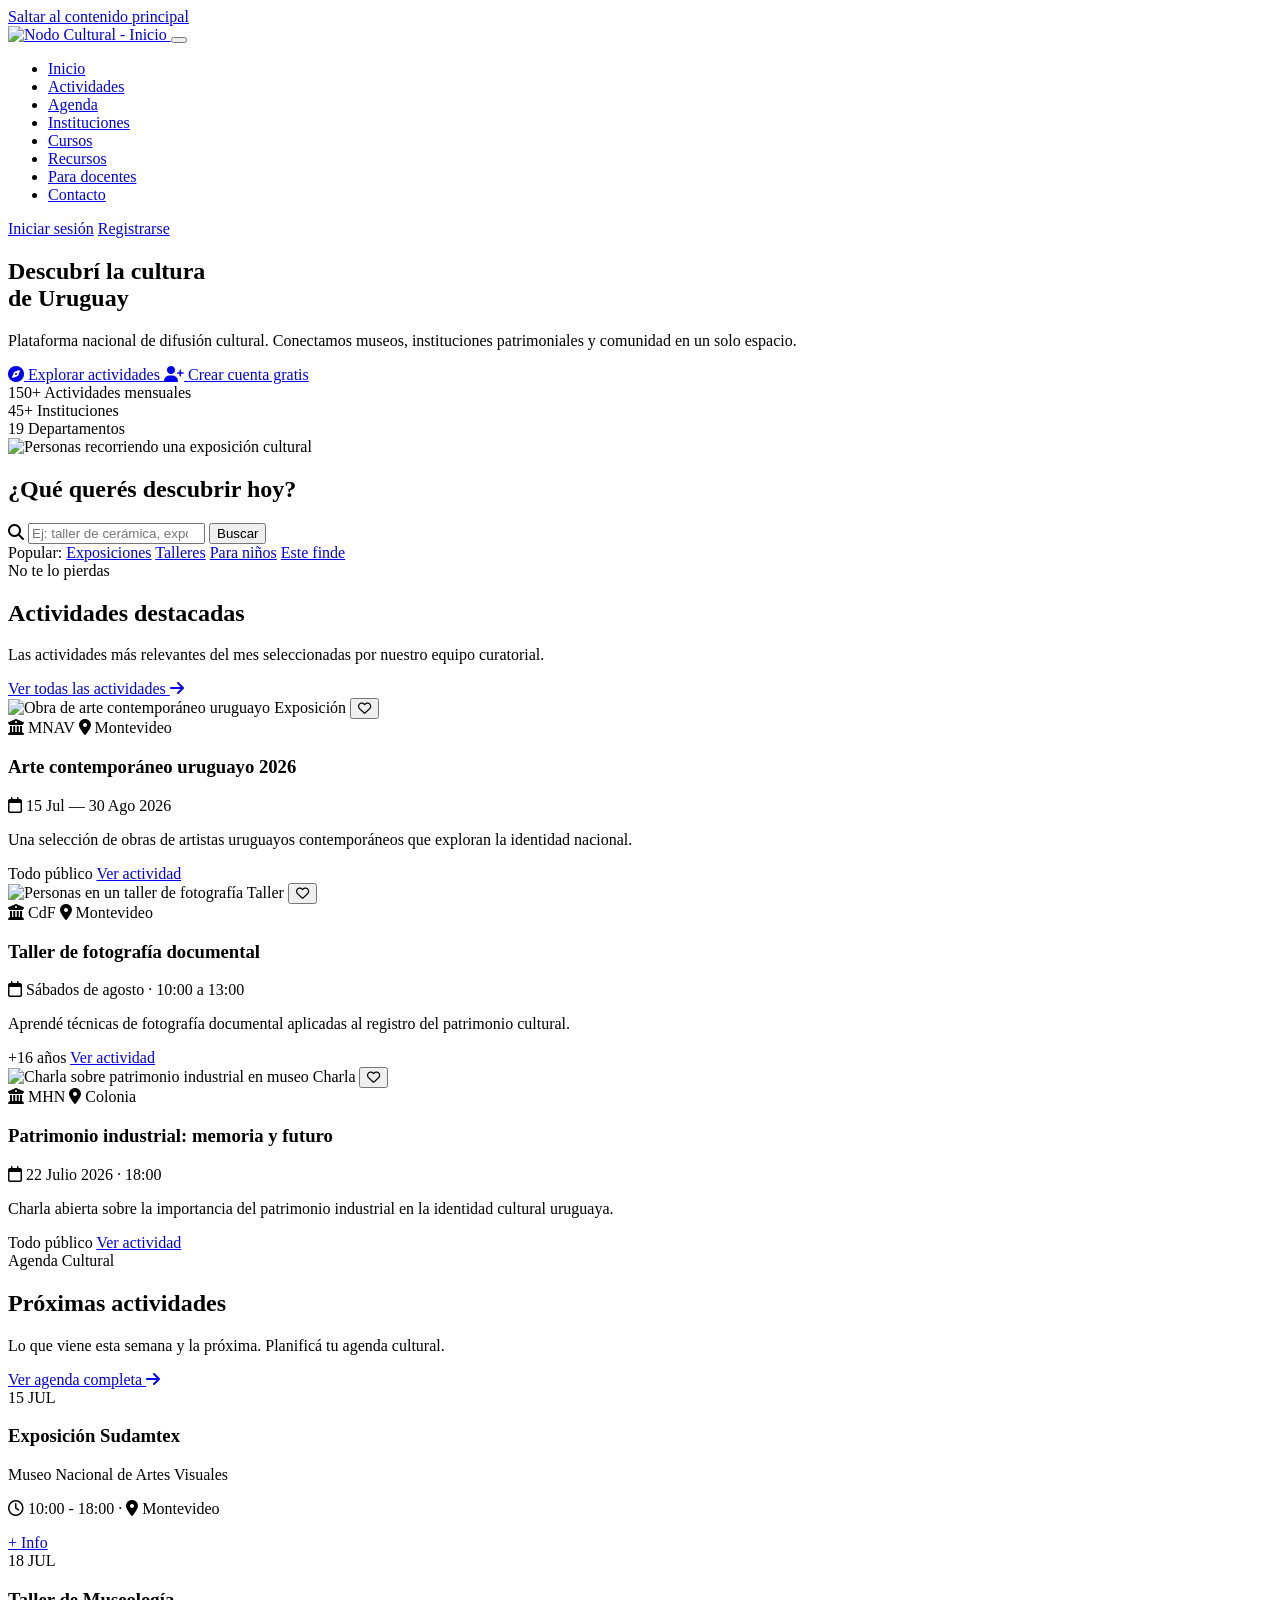
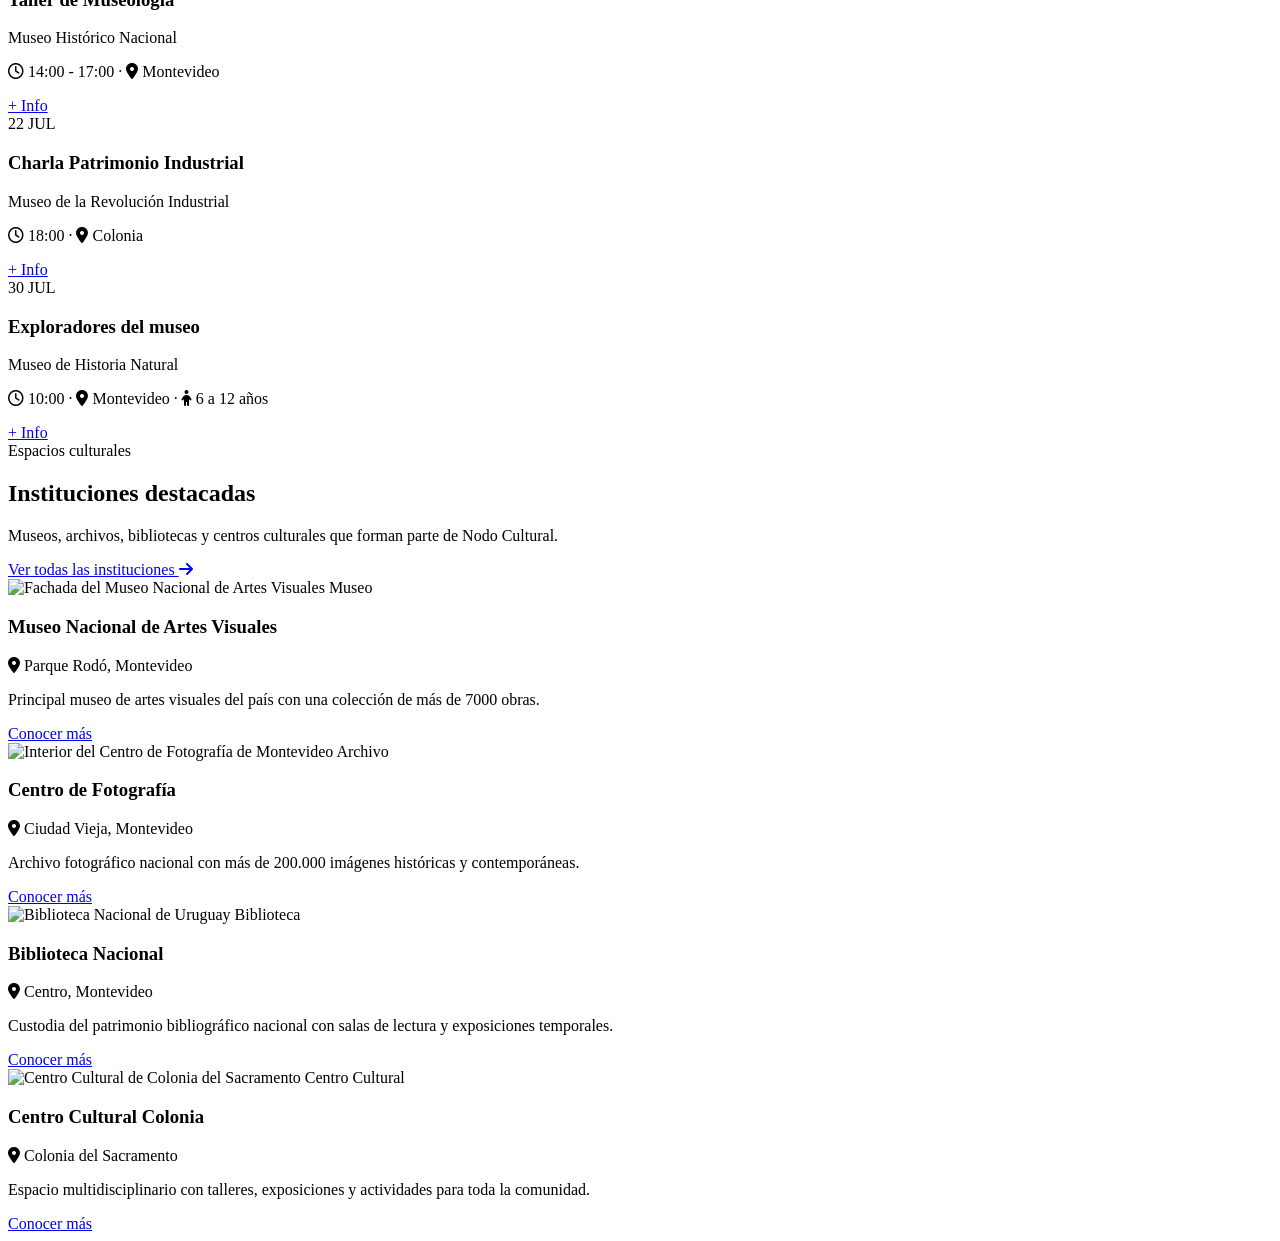
==== index.html @ c713cae0 "Html con el contenido principal basico" ====
<!DOCTYPE html>
<html lang="es">
<head>
    <meta charset="UTF-8">
    <meta name="viewport" content="width=device-width, initial-scale=1.0">
    <title>Nodo Cultural | Conectando cultura y comunidad</title>
    <meta name="description" content="Plataforma nacional de difusión cultural. Centralizamos y difundimos la oferta cultural de museos e instituciones patrimoniales de Uruguay.">
    
    <link rel="preconnect" href="https://fonts.googleapis.com">
    <link rel="preconnect" href="https://fonts.gstatic.com" crossorigin>
    <link href="https://fonts.googleapis.com/css2?family=Montserrat:wght@400;500;600;700;800&family=Merriweather:wght@400;700&display=swap" rel="stylesheet">
    
    <link rel="stylesheet" href="https://cdnjs.cloudflare.com/ajax/libs/font-awesome/6.4.0/css/all.min.css">
    
    <link rel="stylesheet" href="css/style.css">
    <link rel="stylesheet" href="css/componentes.css">
</head>
<body>
    <a href="#contenido-principal" class="skip-link">Saltar al contenido principal</a>
    <header class="header">
        <nav class="navbar contenedor" aria-label="Navegación principal">

            <a href="index.html" class="navbar__logo">
                <img src="assets/imagenes/logo-nodo-cultural.png" alt="Nodo Cultural - Inicio" width="180" height="50">
            </a>

            <button class="navbar__toggle" aria-label="Abrir menú de navegación" aria-expanded="false">
                <span class="navbar__toggle-icon"></span>
            </button>

            <ul class="navbar__menu">
                <li><a href="index.html" class="navbar__link navbar__link--activo" aria-current="page">Inicio</a></li>
                <li><a href="catalogo.html" class="navbar__link">Actividades</a></li>
                <li><a href="agenda.html" class="navbar__link">Agenda</a></li>
                <li><a href="museos.html" class="navbar__link">Instituciones</a></li>
                <li><a href="cursos.html" class="navbar__link">Cursos</a></li>
                <li><a href="recursos.html" class="navbar__link">Recursos</a></li>
                <li><a href="instituciones-educativas.html" class="navbar__link">Para docentes</a></li>
                <li><a href="contacto.html" class="navbar__link">Contacto</a></li>
            </ul>

            <div class="navbar__sesion">
                <a href="login.html" class="btn btn--outline btn--sm">Iniciar sesión</a>
                <a href="registro.html" class="btn btn--primario btn--sm">Registrarse</a>
            </div>
        </nav>

<main id="contenido-principal">
    <section class="hero">
        <div class="hero__contenido contenedor">
            <div class="hero__texto">
                <h1 class="hero__titulo">
                    Descubrí la cultura<br>
                    <span class="hero__titulo--destacado">de Uruguay</span>
                </h1>
                <p class="hero__descripcion">
                    Plataforma nacional de difusión cultural. Conectamos museos, 
                    instituciones patrimoniales y comunidad en un solo espacio.
                </p>
                <div class="hero__acciones">
                    <a href="catalogo.html" class="btn btn--primario btn--grande">
                        <i class="fa-solid fa-compass" aria-hidden="true"></i>
                        Explorar actividades
                    </a>
                    <a href="registro.html" class="btn btn--secundario btn--grande">
                        <i class="fa-solid fa-user-plus" aria-hidden="true"></i>
                        Crear cuenta gratis
                    </a>
                </div>
                <div class="hero__stats">
                    <div class="hero__stat">
                        <span class="hero__stat-numero">150+</span>
                        <span class="hero__stat-texto">Actividades mensuales</span>
                    </div>
                    <div class="hero__stat">
                        <span class="hero__stat-numero">45+</span>
                        <span class="hero__stat-texto">Instituciones</span>
                    </div>
                    <div class="hero__stat">
                        <span class="hero__stat-numero">19</span>
                        <span class="hero__stat-texto">Departamentos</span>
                    </div>
                </div>
            </div>
            <div class="hero__imagen">
                <img src="assets/imagenes/hero-cultural.jpg" alt="Personas recorriendo una exposición cultural" width="600" height="450" loading="eager">
            </div>
        </div>
    </section>
    <section class="buscador-rapido" aria-label="Buscador principal">
        <div class="buscador-rapido__contenido contenedor">
            <h2 class="buscador-rapido__titulo">¿Qué querés descubrir hoy?</h2>
            <form class="buscador-rapido__form" role="search" action="catalogo.html" method="get">
                <div class="buscador-rapido__input-group">
                    <i class="fa-solid fa-magnifying-glass buscador-rapido__icono" aria-hidden="true"></i>
                    <input 
                        type="search" 
                        name="q" 
                        class="buscador-rapido__input"
                        placeholder="Ej: taller de cerámica, exposición de arte, museo en Colonia..." 
                        aria-label="Buscar actividades, museos o recursos"
                    >
                    <button type="submit" class="btn btn--primario buscador-rapido__boton">
                        Buscar
                    </button>
                </div>
                <div class="buscador-rapido__sugerencias">
                    <span>Popular:</span>
                    <a href="catalogo.html?q=exposicion">Exposiciones</a>
                    <a href="catalogo.html?q=taller">Talleres</a>
                    <a href="catalogo.html?q=infantil">Para niños</a>
                    <a href="catalogo.html?q=fin+de+semana">Este finde</a>
                </div>
            </form>
        </div>
    </section>
<section class="destacados contenedor">
    <div class="seccion-header">
        <div class="seccion-header__texto">
            <span class="seccion-header__etiqueta">No te lo pierdas</span>
            <h2 class="seccion-header__titulo">Actividades destacadas</h2>
            <p class="seccion-header__descripcion">Las actividades más relevantes del mes seleccionadas por nuestro equipo curatorial.</p>
        </div>
        <a href="catalogo.html" class="seccion-header__link">
            Ver todas las actividades
            <i class="fa-solid fa-arrow-right" aria-hidden="true"></i>
        </a>
    </div>

    <div class="cards-grid">
        <article class="card card--actividad">
            <div class="card__imagen">
                <img src="assets/imagenes/actividad1.jpg" alt="Obra de arte contemporáneo uruguayo" loading="lazy">
                <span class="card__categoria">Exposición</span>
                <button class="card__favorito" aria-label="Guardar en favoritos">
                    <i class="fa-regular fa-heart"></i>
                </button>
            </div>
            <div class="card__cuerpo">
                <div class="card__tags">
                    <span class="card__tag"><i class="fa-solid fa-building-columns" aria-hidden="true"></i> MNAV</span>
                    <span class="card__tag"><i class="fa-solid fa-location-dot" aria-hidden="true"></i> Montevideo</span>
                </div>
                <h3 class="card__titulo">Arte contemporáneo uruguayo 2026</h3>
                <p class="card__fecha">
                    <i class="fa-regular fa-calendar" aria-hidden="true"></i> 
                    15 Jul — 30 Ago 2026
                </p>
                <p class="card__descripcion">Una selección de obras de artistas uruguayos contemporáneos que exploran la identidad nacional.</p>
                <div class="card__footer">
                    <span class="card__edad">Todo público</span>
                    <a href="actividad.html" class="btn btn--outline btn--sm">
                        Ver actividad
                        <span class="sr-only">Arte contemporáneo uruguayo 2026</span>
                    </a>
                </div>
            </div>
        </article>
        <article class="card card--actividad">
            <div class="card__imagen">
                <img src="assets/imagenes/actividad2.jpg" alt="Personas en un taller de fotografía" loading="lazy">
                <span class="card__categoria card__categoria--taller">Taller</span>
                <button class="card__favorito" aria-label="Guardar en favoritos">
                    <i class="fa-regular fa-heart"></i>
                </button>
            </div>
            <div class="card__cuerpo">
                <div class="card__tags">
                    <span class="card__tag"><i class="fa-solid fa-building-columns" aria-hidden="true"></i> CdF</span>
                    <span class="card__tag"><i class="fa-solid fa-location-dot" aria-hidden="true"></i> Montevideo</span>
                </div>
                <h3 class="card__titulo">Taller de fotografía documental</h3>
                <p class="card__fecha">
                    <i class="fa-regular fa-calendar" aria-hidden="true"></i> 
                    Sábados de agosto · 10:00 a 13:00
                </p>
                <p class="card__descripcion">Aprendé técnicas de fotografía documental aplicadas al registro del patrimonio cultural.</p>
                <div class="card__footer">
                    <span class="card__edad">+16 años</span>
                    <a href="actividad.html" class="btn btn--outline btn--sm">
                        Ver actividad
                        <span class="sr-only">Taller de fotografía documental</span>
                    </a>
                </div>
            </div>
        </article>
        <article class="card card--actividad">
            <div class="card__imagen">
                <img src="assets/imagenes/actividad3.jpg" alt="Charla sobre patrimonio industrial en museo" loading="lazy">
                <span class="card__categoria card__categoria--charla">Charla</span>
                <button class="card__favorito" aria-label="Guardar en favoritos">
                    <i class="fa-regular fa-heart"></i>
                </button>
            </div>
            <div class="card__cuerpo">
                <div class="card__tags">
                    <span class="card__tag"><i class="fa-solid fa-building-columns" aria-hidden="true"></i> MHN</span>
                    <span class="card__tag"><i class="fa-solid fa-location-dot" aria-hidden="true"></i> Colonia</span>
                </div>
                <h3 class="card__titulo">Patrimonio industrial: memoria y futuro</h3>
                <p class="card__fecha">
                    <i class="fa-regular fa-calendar" aria-hidden="true"></i> 
                    22 Julio 2026 · 18:00
                </p>
                <p class="card__descripcion">Charla abierta sobre la importancia del patrimonio industrial en la identidad cultural uruguaya.</p>
                <div class="card__footer">
                    <span class="card__edad">Todo público</span>
                    <a href="actividad.html" class="btn btn--outline btn--sm">
                        Ver actividad
                        <span class="sr-only">Patrimonio industrial: memoria y futuro</span>
                    </a>
                </div>
            </div>
        </article>

    </div>
</section>
<section class="proximas contenedor">
    <div class="seccion-header">
        <div class="seccion-header__texto">
            <span class="seccion-header__etiqueta">Agenda Cultural</span>
            <h2 class="seccion-header__titulo">Próximas actividades</h2>
            <p class="seccion-header__descripcion">Lo que viene esta semana y la próxima. Planificá tu agenda cultural.</p>
        </div>
        <a href="agenda.html" class="seccion-header__link">
            Ver agenda completa
            <i class="fa-solid fa-arrow-right" aria-hidden="true"></i>
        </a>
    </div>

    <div class="proximas__lista">
        <div class="actividad-mini">
            <div class="actividad-mini__fecha">
                <span class="actividad-mini__dia">15</span>
                <span class="actividad-mini__mes">JUL</span>
            </div>
            <div class="actividad-mini__info">
                <h3 class="actividad-mini__titulo">Exposición Sudamtex</h3>
                <p class="actividad-mini__institucion">Museo Nacional de Artes Visuales</p>
                <p class="actividad-mini__detalle">
                    <i class="fa-regular fa-clock" aria-hidden="true"></i> 10:00 - 18:00
                    <span class="actividad-mini__separador">·</span>
                    <i class="fa-solid fa-location-dot" aria-hidden="true"></i> Montevideo
                </p>
            </div>
            <a href="actividad.html" class="btn btn--outline btn--sm">+ Info</a>
        </div>
        <div class="actividad-mini">
            <div class="actividad-mini__fecha">
                <span class="actividad-mini__dia">18</span>
                <span class="actividad-mini__mes">JUL</span>
            </div>
            <div class="actividad-mini__info">
                <h3 class="actividad-mini__titulo">Taller de Museología</h3>
                <p class="actividad-mini__institucion">Museo Histórico Nacional</p>
                <p class="actividad-mini__detalle">
                    <i class="fa-regular fa-clock" aria-hidden="true"></i> 14:00 - 17:00
                    <span class="actividad-mini__separador">·</span>
                    <i class="fa-solid fa-location-dot" aria-hidden="true"></i> Montevideo
                </p>
            </div>
            <a href="actividad.html" class="btn btn--outline btn--sm">+ Info</a>
        </div>
        <div class="actividad-mini">
            <div class="actividad-mini__fecha">
                <span class="actividad-mini__dia">22</span>
                <span class="actividad-mini__mes">JUL</span>
            </div>
            <div class="actividad-mini__info">
                <h3 class="actividad-mini__titulo">Charla Patrimonio Industrial</h3>
                <p class="actividad-mini__institucion">Museo de la Revolución Industrial</p>
                <p class="actividad-mini__detalle">
                    <i class="fa-regular fa-clock" aria-hidden="true"></i> 18:00
                    <span class="actividad-mini__separador">·</span>
                    <i class="fa-solid fa-location-dot" aria-hidden="true"></i> Colonia
                </p>
            </div>
            <a href="actividad.html" class="btn btn--outline btn--sm">+ Info</a>
        </div>
        <div class="actividad-mini">
            <div class="actividad-mini__fecha">
                <span class="actividad-mini__dia">30</span>
                <span class="actividad-mini__mes">JUL</span>
            </div>
            <div class="actividad-mini__info">
                <h3 class="actividad-mini__titulo">Exploradores del museo</h3>
                <p class="actividad-mini__institucion">Museo de Historia Natural</p>
                <p class="actividad-mini__detalle">
                    <i class="fa-regular fa-clock" aria-hidden="true"></i> 10:00
                    <span class="actividad-mini__separador">·</span>
                    <i class="fa-solid fa-location-dot" aria-hidden="true"></i> Montevideo
                    <span class="actividad-mini__separador">·</span>
                    <i class="fa-solid fa-child" aria-hidden="true"></i> 6 a 12 años
                </p>
            </div>
            <a href="actividad.html" class="btn btn--outline btn--sm">+ Info</a>
        </div>

    </div>
</section>
<section class="instituciones-destacadas contenedor">
    <div class="seccion-header">
        <div class="seccion-header__texto">
            <span class="seccion-header__etiqueta">Espacios culturales</span>
            <h2 class="seccion-header__titulo">Instituciones destacadas</h2>
            <p class="seccion-header__descripcion">Museos, archivos, bibliotecas y centros culturales que forman parte de Nodo Cultural.</p>
        </div>
        <a href="museos.html" class="seccion-header__link">
            Ver todas las instituciones
            <i class="fa-solid fa-arrow-right" aria-hidden="true"></i>
        </a>
    </div>

    <div class="cards-grid cards-grid--4">
        <article class="card card--institucion">
            <div class="card__imagen">
                <img src="assets/imagenes/institucion1.jpg" alt="Fachada del Museo Nacional de Artes Visuales" loading="lazy">
                <span class="card__tipo-institucion">Museo</span>
            </div>
            <div class="card__cuerpo">
                <h3 class="card__titulo">Museo Nacional de Artes Visuales</h3>
                <p class="card__ubicacion">
                    <i class="fa-solid fa-location-dot" aria-hidden="true"></i> 
                    Parque Rodó, Montevideo
                </p>
                <p class="card__descripcion">Principal museo de artes visuales del país con una colección de más de 7000 obras.</p>
                <a href="museo.html" class="btn btn--outline btn--sm btn--full">Conocer más</a>
            </div>
        </article>
        <article class="card card--institucion">
            <div class="card__imagen">
                <img src="assets/imagenes/institucion2.jpg" alt="Interior del Centro de Fotografía de Montevideo" loading="lazy">
                <span class="card__tipo-institucion card__tipo-institucion--archivo">Archivo</span>
            </div>
            <div class="card__cuerpo">
                <h3 class="card__titulo">Centro de Fotografía</h3>
                <p class="card__ubicacion">
                    <i class="fa-solid fa-location-dot" aria-hidden="true"></i> 
                    Ciudad Vieja, Montevideo
                </p>
                <p class="card__descripcion">Archivo fotográfico nacional con más de 200.000 imágenes históricas y contemporáneas.</p>
                <a href="museo.html" class="btn btn--outline btn--sm btn--full">Conocer más</a>
            </div>
        </article>
        <article class="card card--institucion">
            <div class="card__imagen">
                <img src="assets/imagenes/institucion3.jpg" alt="Biblioteca Nacional de Uruguay" loading="lazy">
                <span class="card__tipo-institucion card__tipo-institucion--biblioteca">Biblioteca</span>
            </div>
            <div class="card__cuerpo">
                <h3 class="card__titulo">Biblioteca Nacional</h3>
                <p class="card__ubicacion">
                    <i class="fa-solid fa-location-dot" aria-hidden="true"></i> 
                    Centro, Montevideo
                </p>
                <p class="card__descripcion">Custodia del patrimonio bibliográfico nacional con salas de lectura y exposiciones temporales.</p>
                <a href="museo.html" class="btn btn--outline btn--sm btn--full">Conocer más</a>
            </div>
        </article>
        <article class="card card--institucion">
            <div class="card__imagen">
                <img src="assets/imagenes/institucion4.jpg" alt="Centro Cultural de Colonia del Sacramento" loading="lazy">
                <span class="card__tipo-institucion card__tipo-institucion--centro">Centro Cultural</span>
            </div>
            <div class="card__cuerpo">
                <h3 class="card__titulo">Centro Cultural Colonia</h3>
                <p class="card__ubicacion">
                    <i class="fa-solid fa-location-dot" aria-hidden="true"></i> 
                    Colonia del Sacramento
                </p>
                <p class="card__descripcion">Espacio multidisciplinario con talleres, exposiciones y actividades para toda la comunidad.</p>
                <a href="museo.html" class="btn btn--outline btn--sm btn--full">Conocer más</a>
            </div>
        </article>

    </div>
</section>
    </header>
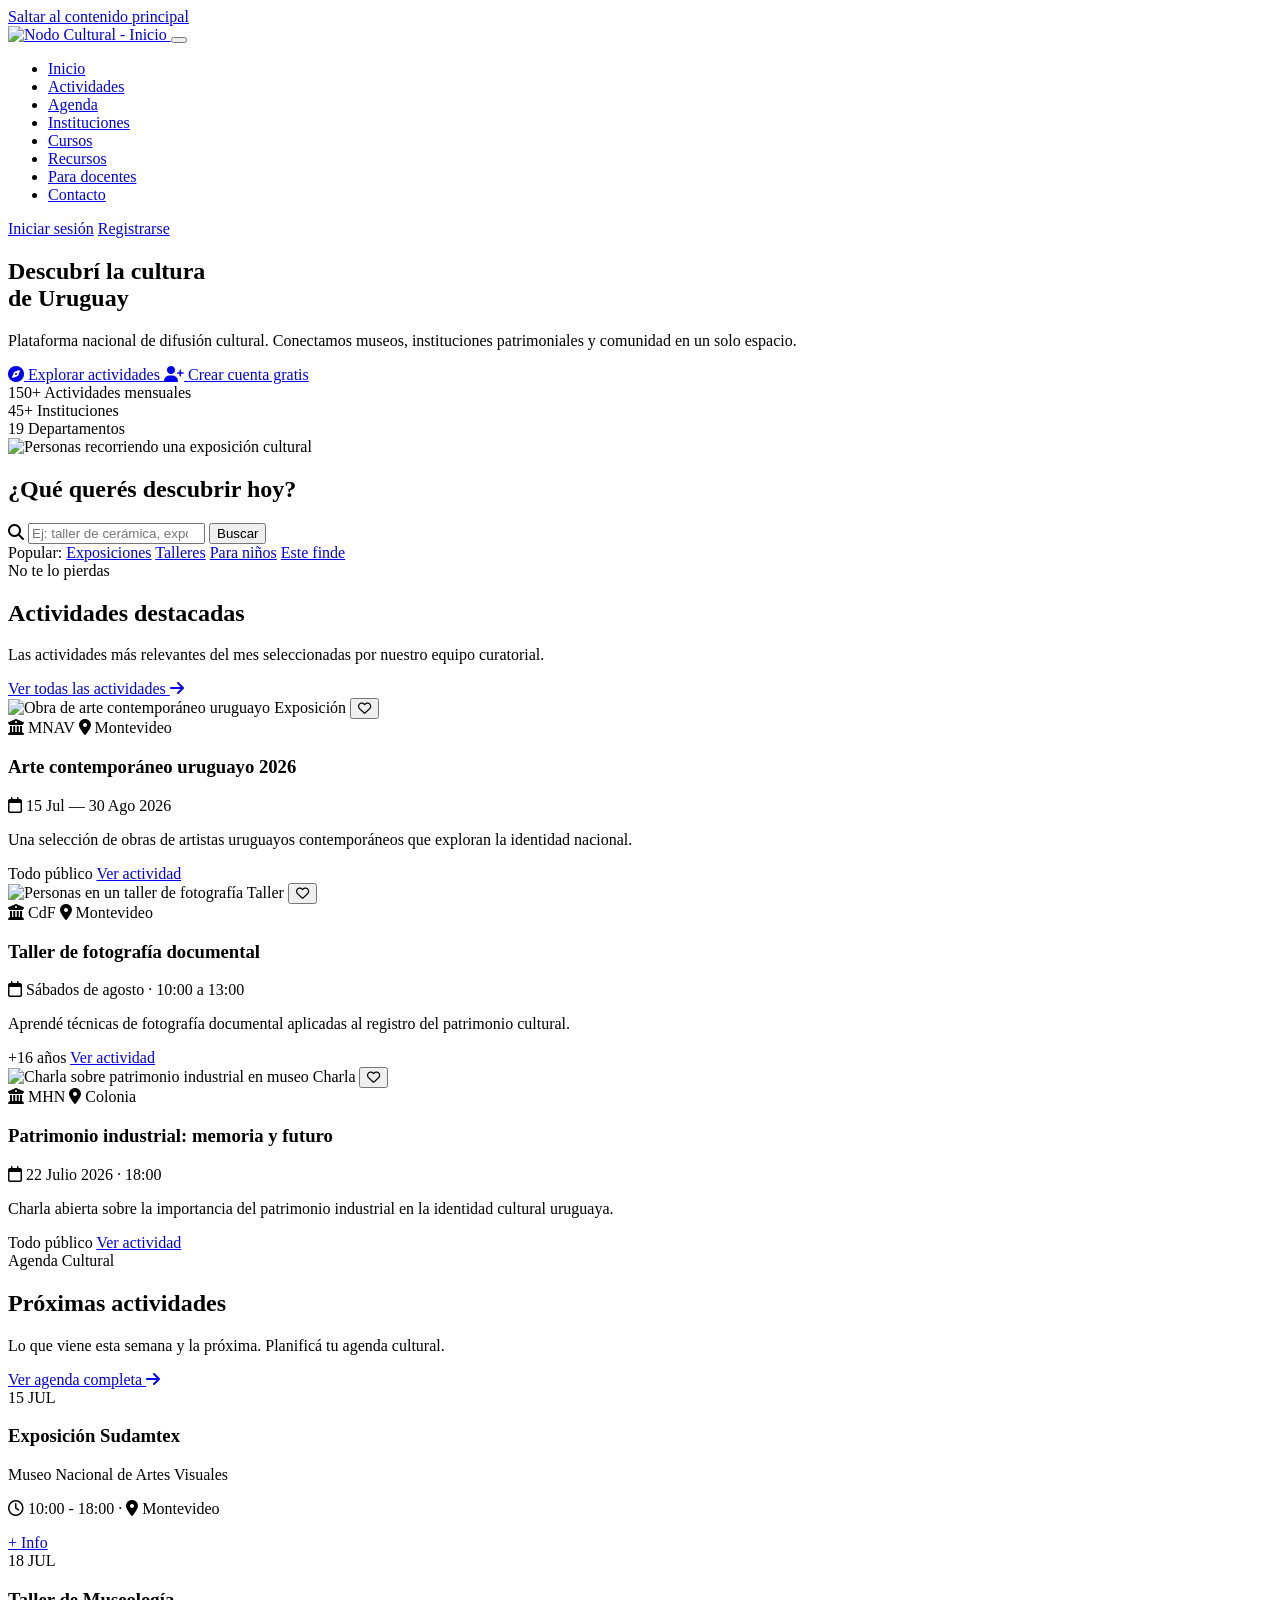
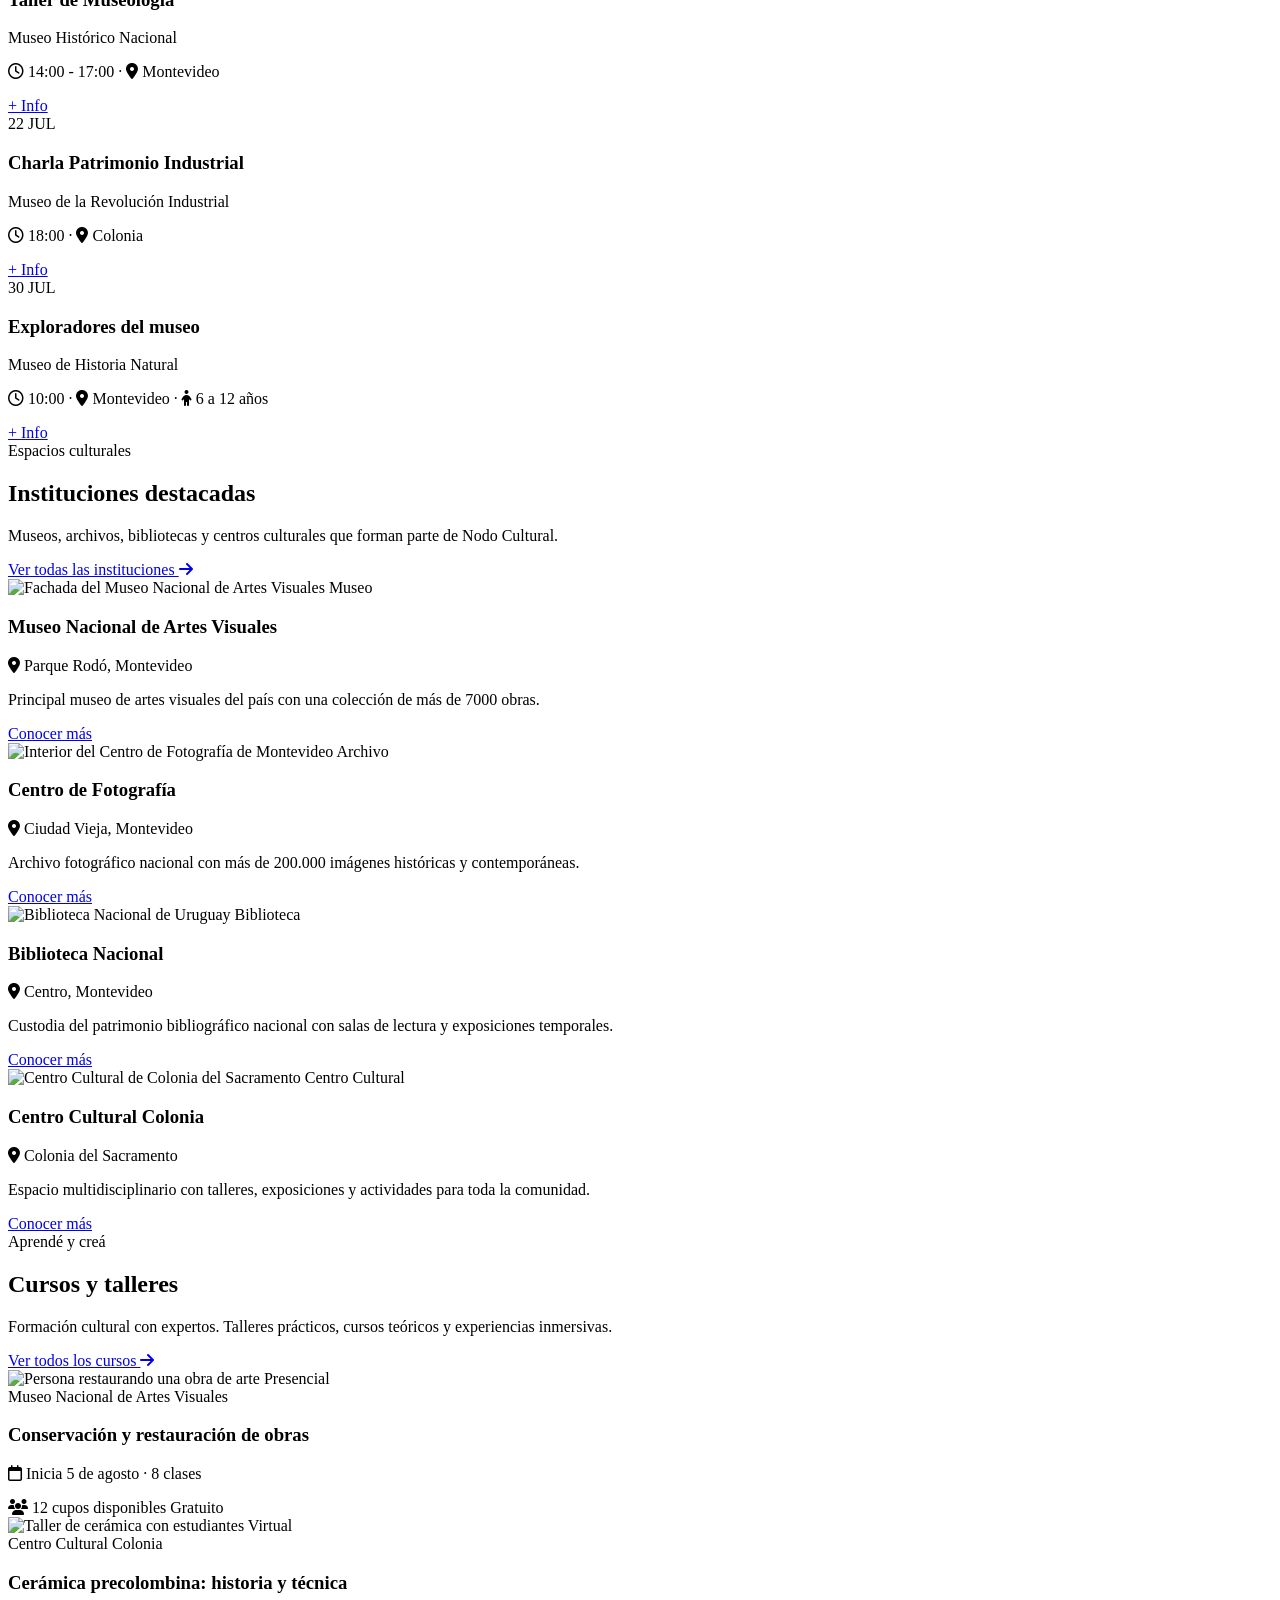
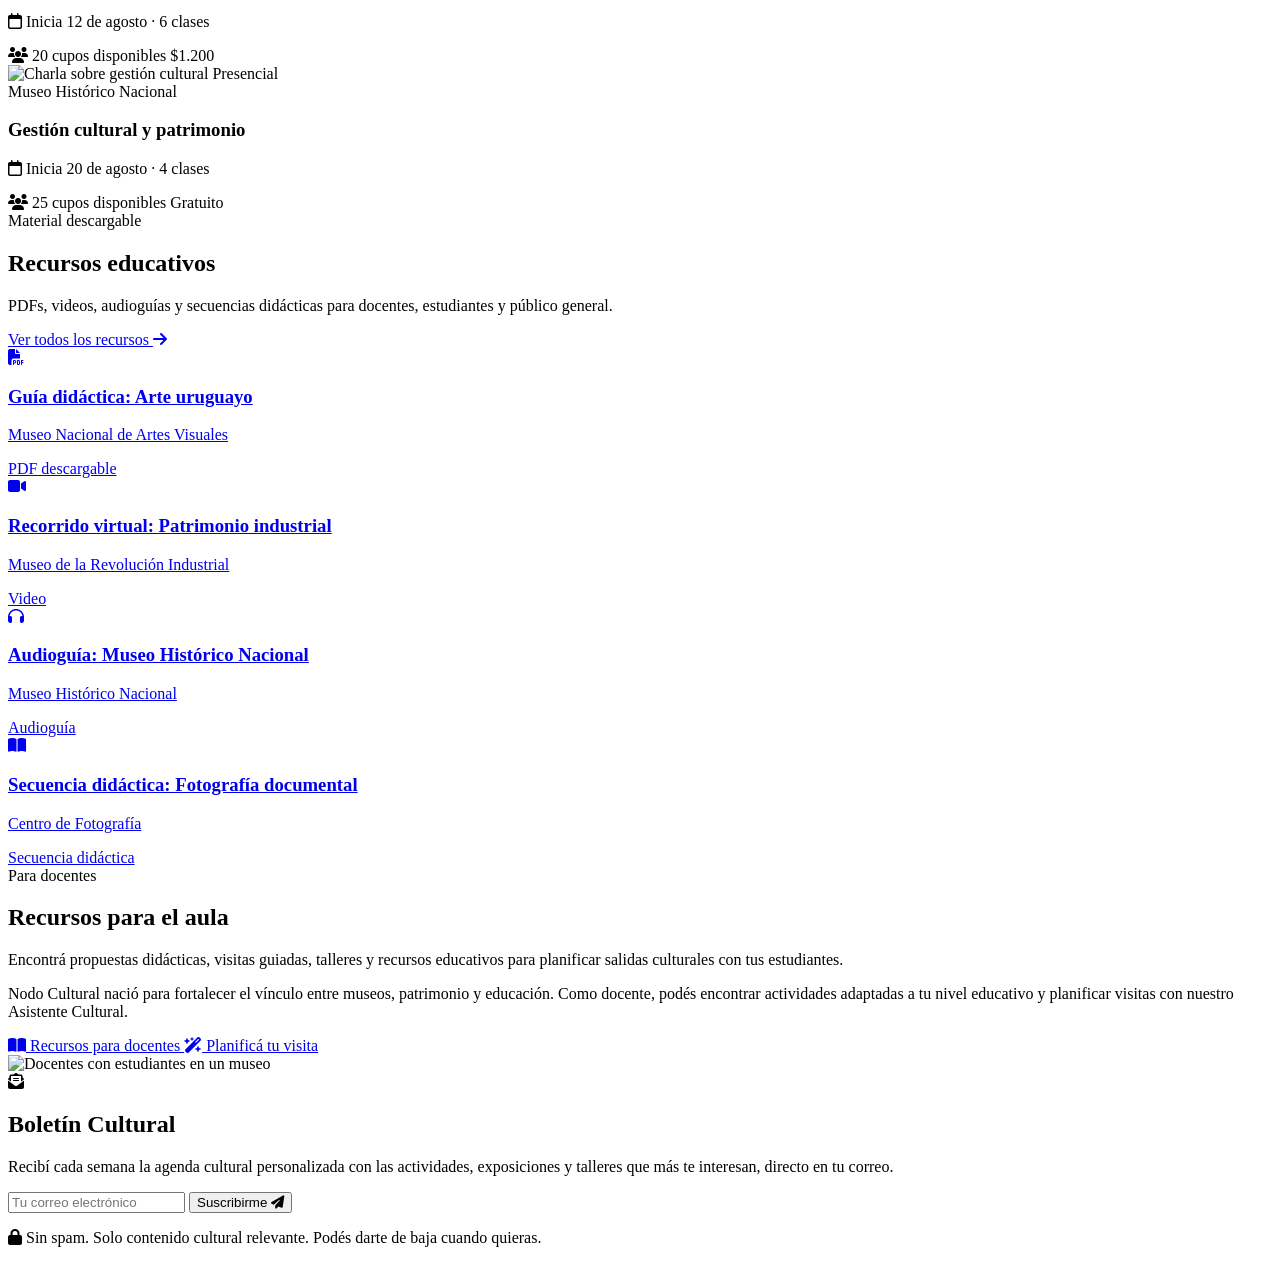
==== commit 713d9e58: "Agrego Recursos educativos y para docentes" ====
--- a/index.html
+++ b/index.html
@@ -375,4 +375,205 @@
 
     </div>
 </section>
-    </header>+<section class="cursos-home">
+    <div class="cursos-home__contenido contenedor">
+        <div class="seccion-header">
+            <div class="seccion-header__texto">
+                <span class="seccion-header__etiqueta">Aprendé y creá</span>
+                <h2 class="seccion-header__titulo">Cursos y talleres</h2>
+                <p class="seccion-header__descripcion">Formación cultural con expertos. Talleres prácticos, cursos teóricos y experiencias inmersivas.</p>
+            </div>
+            <a href="cursos.html" class="seccion-header__link">
+                Ver todos los cursos
+                <i class="fa-solid fa-arrow-right" aria-hidden="true"></i>
+            </a>
+        </div>
+
+        <div class="cards-grid cards-grid--3">
+            <article class="card card--curso">
+                <div class="card__imagen">
+                    <img src="assets/imagenes/curso1.jpg" alt="Persona restaurando una obra de arte" loading="lazy">
+                    <span class="card__modalidad">Presencial</span>
+                </div>
+                <div class="card__cuerpo">
+                    <span class="card__institucion-curso">Museo Nacional de Artes Visuales</span>
+                    <h3 class="card__titulo">Conservación y restauración de obras</h3>
+                    <p class="card__fecha">
+                        <i class="fa-regular fa-calendar" aria-hidden="true"></i> 
+                        Inicia 5 de agosto · 8 clases
+                    </p>
+                    <div class="card__footer">
+                        <span class="card__cupos">
+                            <i class="fa-solid fa-users" aria-hidden="true"></i> 
+                            12 cupos disponibles
+                        </span>
+                        <span class="card__precio">Gratuito</span>
+                    </div>
+                </div>
+            </article>
+            <article class="card card--curso">
+                <div class="card__imagen">
+                    <img src="assets/imagenes/curso2.jpg" alt="Taller de cerámica con estudiantes" loading="lazy">
+                    <span class="card__modalidad card__modalidad--virtual">Virtual</span>
+                </div>
+                <div class="card__cuerpo">
+                    <span class="card__institucion-curso">Centro Cultural Colonia</span>
+                    <h3 class="card__titulo">Cerámica precolombina: historia y técnica</h3>
+                    <p class="card__fecha">
+                        <i class="fa-regular fa-calendar" aria-hidden="true"></i> 
+                        Inicia 12 de agosto · 6 clases
+                    </p>
+                    <div class="card__footer">
+                        <span class="card__cupos">
+                            <i class="fa-solid fa-users" aria-hidden="true"></i> 
+                            20 cupos disponibles
+                        </span>
+                        <span class="card__precio">$1.200</span>
+                    </div>
+                </div>
+            </article>
+            <article class="card card--curso">
+                <div class="card__imagen">
+                    <img src="assets/imagenes/curso3.jpg" alt="Charla sobre gestión cultural" loading="lazy">
+                    <span class="card__modalidad">Presencial</span>
+                </div>
+                <div class="card__cuerpo">
+                    <span class="card__institucion-curso">Museo Histórico Nacional</span>
+                    <h3 class="card__titulo">Gestión cultural y patrimonio</h3>
+                    <p class="card__fecha">
+                        <i class="fa-regular fa-calendar" aria-hidden="true"></i> 
+                        Inicia 20 de agosto · 4 clases
+                    </p>
+                    <div class="card__footer">
+                        <span class="card__cupos">
+                            <i class="fa-solid fa-users" aria-hidden="true"></i> 
+                            25 cupos disponibles
+                        </span>
+                        <span class="card__precio">Gratuito</span>
+                    </div>
+                </div>
+            </article>
+
+        </div>
+    </div>
+</section>
+<section class="recursos-home contenedor">
+    <div class="seccion-header">
+        <div class="seccion-header__texto">
+            <span class="seccion-header__etiqueta">Material descargable</span>
+            <h2 class="seccion-header__titulo">Recursos educativos</h2>
+            <p class="seccion-header__descripcion">PDFs, videos, audioguías y secuencias didácticas para docentes, estudiantes y público general.</p>
+        </div>
+        <a href="recursos.html" class="seccion-header__link">
+            Ver todos los recursos
+            <i class="fa-solid fa-arrow-right" aria-hidden="true"></i>
+        </a>
+    </div>
+    <div class="recursos-home__grid">
+        <a href="recursos.html" class="recurso-card">
+            <div class="recurso-card__icono">
+                <i class="fa-solid fa-file-pdf"></i>
+            </div>
+            <div class="recurso-card__info">
+                <h3 class="recurso-card__titulo">Guía didáctica: Arte uruguayo</h3>
+                <p class="recurso-card__institucion">Museo Nacional de Artes Visuales</p>
+                <span class="recurso-card__tipo">PDF descargable</span>
+            </div>
+        </a>
+        <a href="recursos.html" class="recurso-card">
+            <div class="recurso-card__icono recurso-card__icono--video">
+                <i class="fa-solid fa-video"></i>
+            </div>
+            <div class="recurso-card__info">
+                <h3 class="recurso-card__titulo">Recorrido virtual: Patrimonio industrial</h3>
+                <p class="recurso-card__institucion">Museo de la Revolución Industrial</p>
+                <span class="recurso-card__tipo">Video</span>
+            </div>
+        </a>
+        <a href="recursos.html" class="recurso-card">
+            <div class="recurso-card__icono recurso-card__icono--audio">
+                <i class="fa-solid fa-headphones"></i>
+            </div>
+            <div class="recurso-card__info">
+                <h3 class="recurso-card__titulo">Audioguía: Museo Histórico Nacional</h3>
+                <p class="recurso-card__institucion">Museo Histórico Nacional</p>
+                <span class="recurso-card__tipo">Audioguía</span>
+            </div>
+        </a>
+        <a href="recursos.html" class="recurso-card">
+            <div class="recurso-card__icono recurso-card__icono--didactica">
+                <i class="fa-solid fa-book-open"></i>
+            </div>
+            <div class="recurso-card__info">
+                <h3 class="recurso-card__titulo">Secuencia didáctica: Fotografía documental</h3>
+                <p class="recurso-card__institucion">Centro de Fotografía</p>
+                <span class="recurso-card__tipo">Secuencia didáctica</span>
+            </div>
+        </a>
+    </div>
+</section>
+<section class="seccion-docentes">
+    <div class="seccion-docentes__contenido contenedor">
+        <div class="seccion-docentes__texto">
+            <span class="seccion-docentes__etiqueta">Para docentes</span>
+            <h2 class="seccion-docentes__titulo">Recursos para el aula</h2>
+            <p class="seccion-docentes__descripcion">
+                Encontrá propuestas didácticas, visitas guiadas, talleres y recursos educativos 
+                para planificar salidas culturales con tus estudiantes.
+            </p>
+            <p class="seccion-docentes__descripcion">
+                Nodo Cultural nació para fortalecer el vínculo entre museos, patrimonio y educación. 
+                Como docente, podés encontrar actividades adaptadas a tu nivel educativo y planificar 
+                visitas con nuestro Asistente Cultural.
+            </p>
+            <div class="seccion-docentes__acciones">
+                <a href="instituciones-educativas.html" class="btn btn--primario">
+                    <i class="fa-solid fa-book-open" aria-hidden="true"></i> 
+                    Recursos para docentes
+                </a>
+                <a href="instituciones-educativas.html#planificar" class="btn btn--secundario">
+                    <i class="fa-solid fa-wand-magic-sparkles" aria-hidden="true"></i> 
+                    Planificá tu visita
+                </a>
+            </div>
+        </div>
+        <div class="seccion-docentes__imagen">
+            <img src="assets/imagenes/docentes-museo.jpg" alt="Docentes con estudiantes en un museo" width="500" height="350" loading="lazy">
+        </div>
+    </div>
+</section>
+<section class="boletin">
+    <div class="boletin__contenido contenedor">
+        <div class="boletin__texto">
+            <span class="boletin__icono">
+                <i class="fa-solid fa-envelope-open-text" aria-hidden="true"></i>
+            </span>
+            <h2 class="boletin__titulo">Boletín Cultural</h2>
+            <p class="boletin__descripcion">
+                Recibí cada semana la agenda cultural personalizada con las actividades, 
+                exposiciones y talleres que más te interesan, directo en tu correo.
+            </p>
+            <form class="boletin__form">
+                <div class="boletin__input-group">
+                    <input 
+                        type="email" 
+                        placeholder="Tu correo electrónico" 
+                        aria-label="Correo electrónico para suscribirse al boletín" 
+                        required
+                        class="boletin__input"
+                    >
+                    <button type="submit" class="btn btn--primario boletin__boton">
+                        Suscribirme
+                        <i class="fa-solid fa-paper-plane" aria-hidden="true"></i>
+                     </button>
+                        </div>
+                    </form>
+                    <p class="boletin__nota">
+                        <i class="fa-solid fa-lock" aria-hidden="true"></i> 
+                        Sin spam. Solo contenido cultural relevante. Podés darte de baja cuando quieras.
+                    </p>
+                </div>
+            </div>
+        </section>
+        
+                    </header>
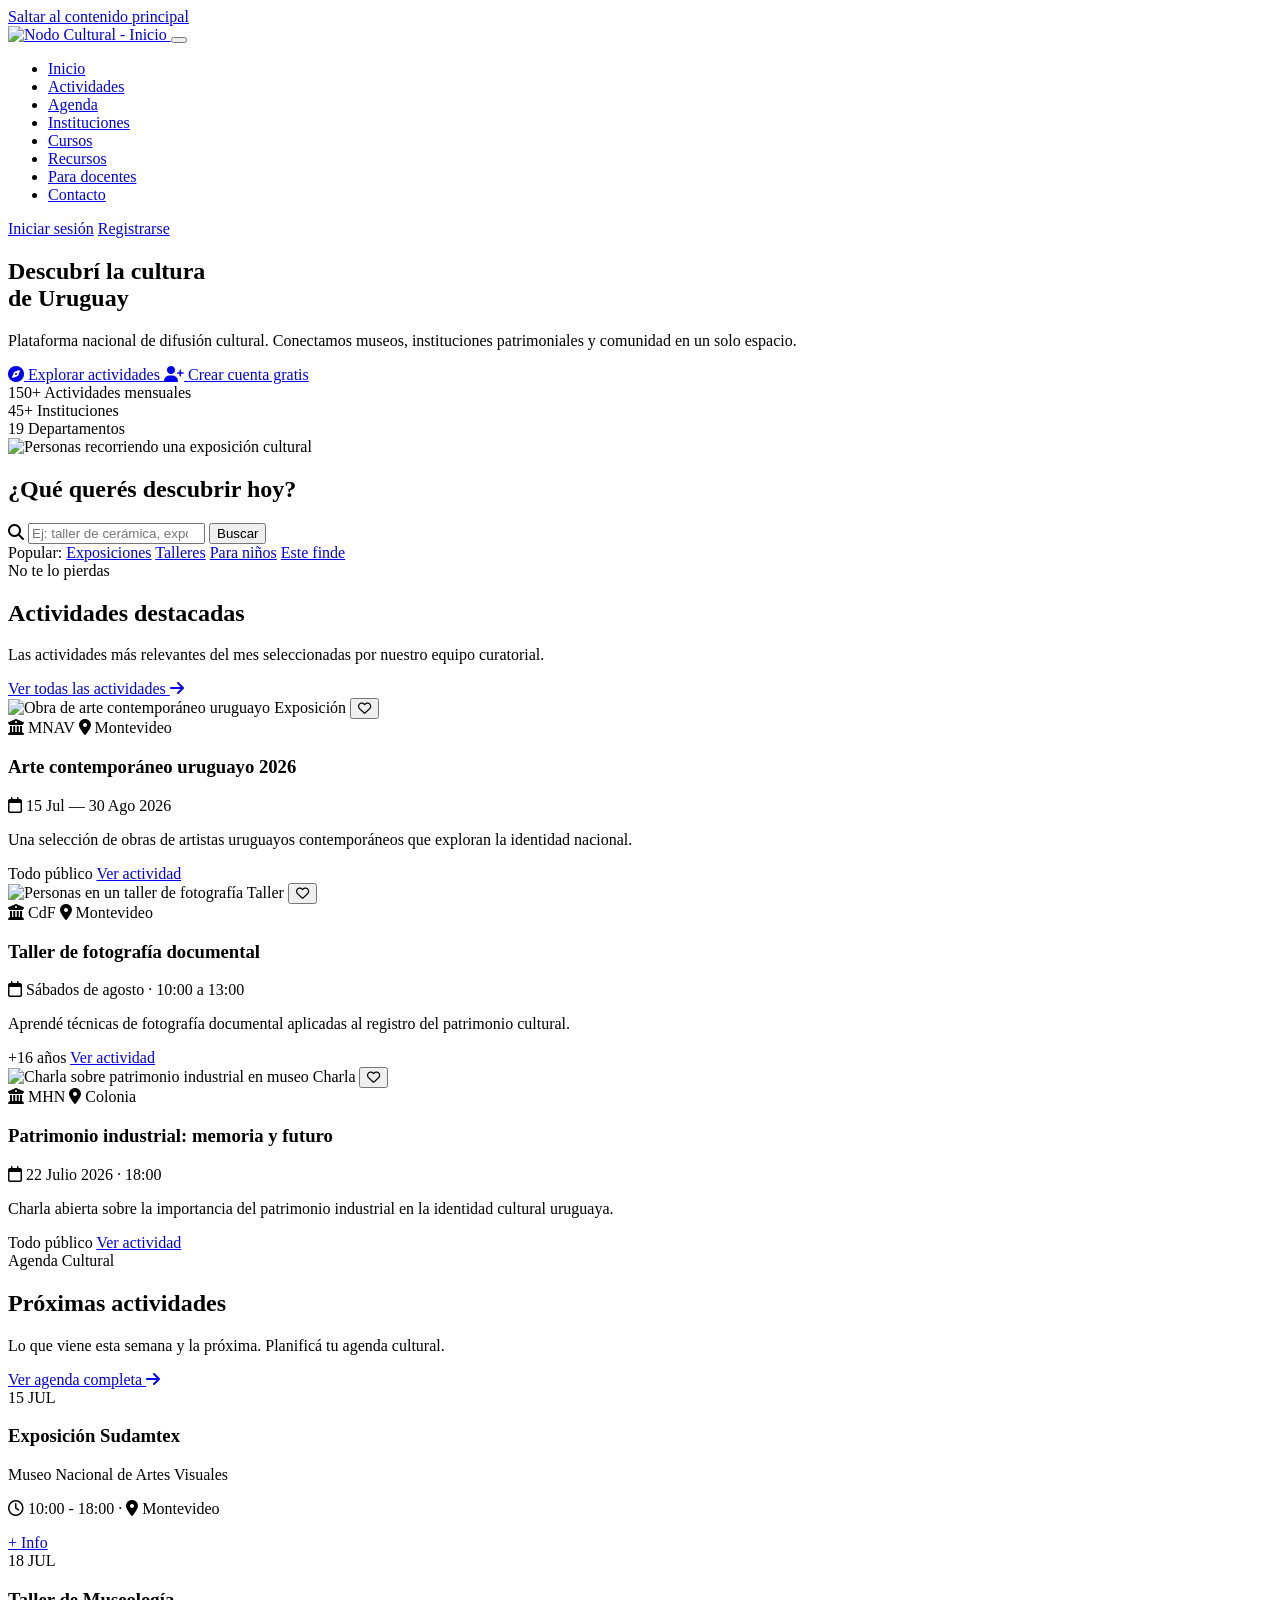
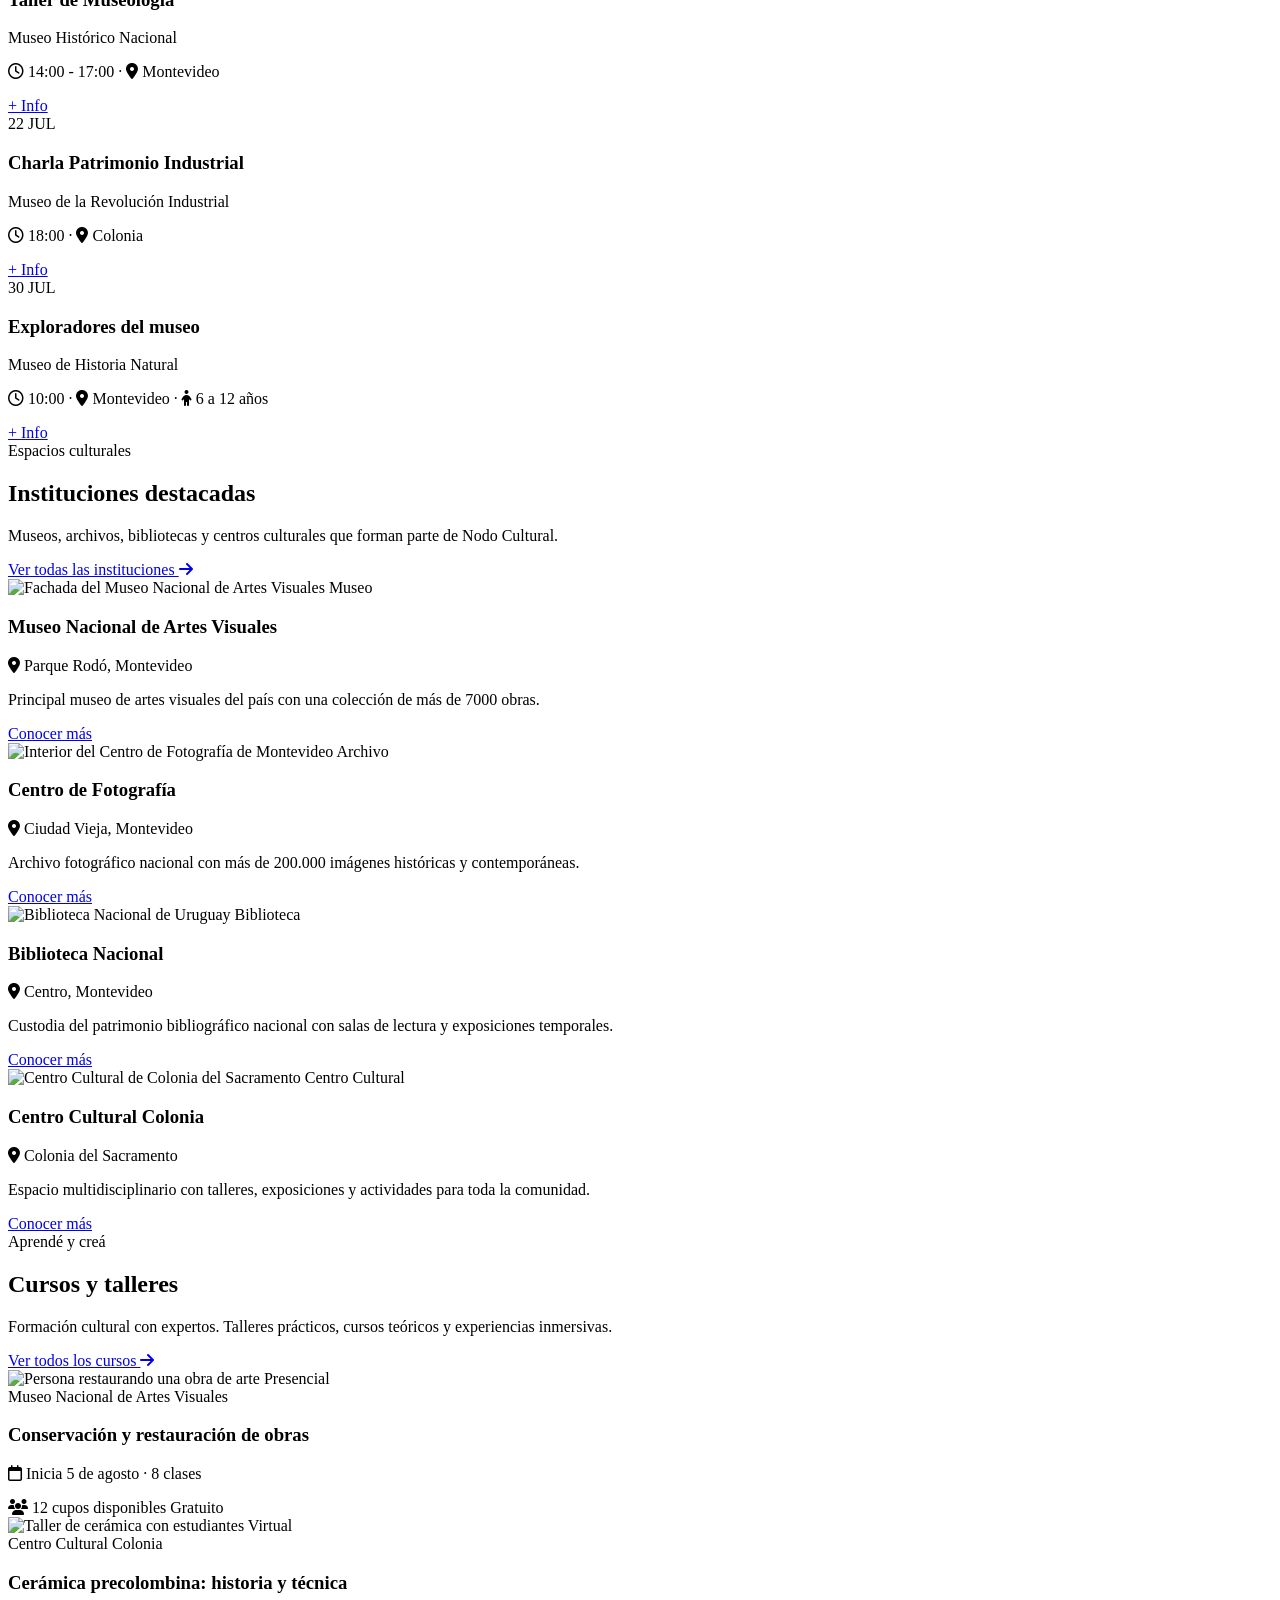
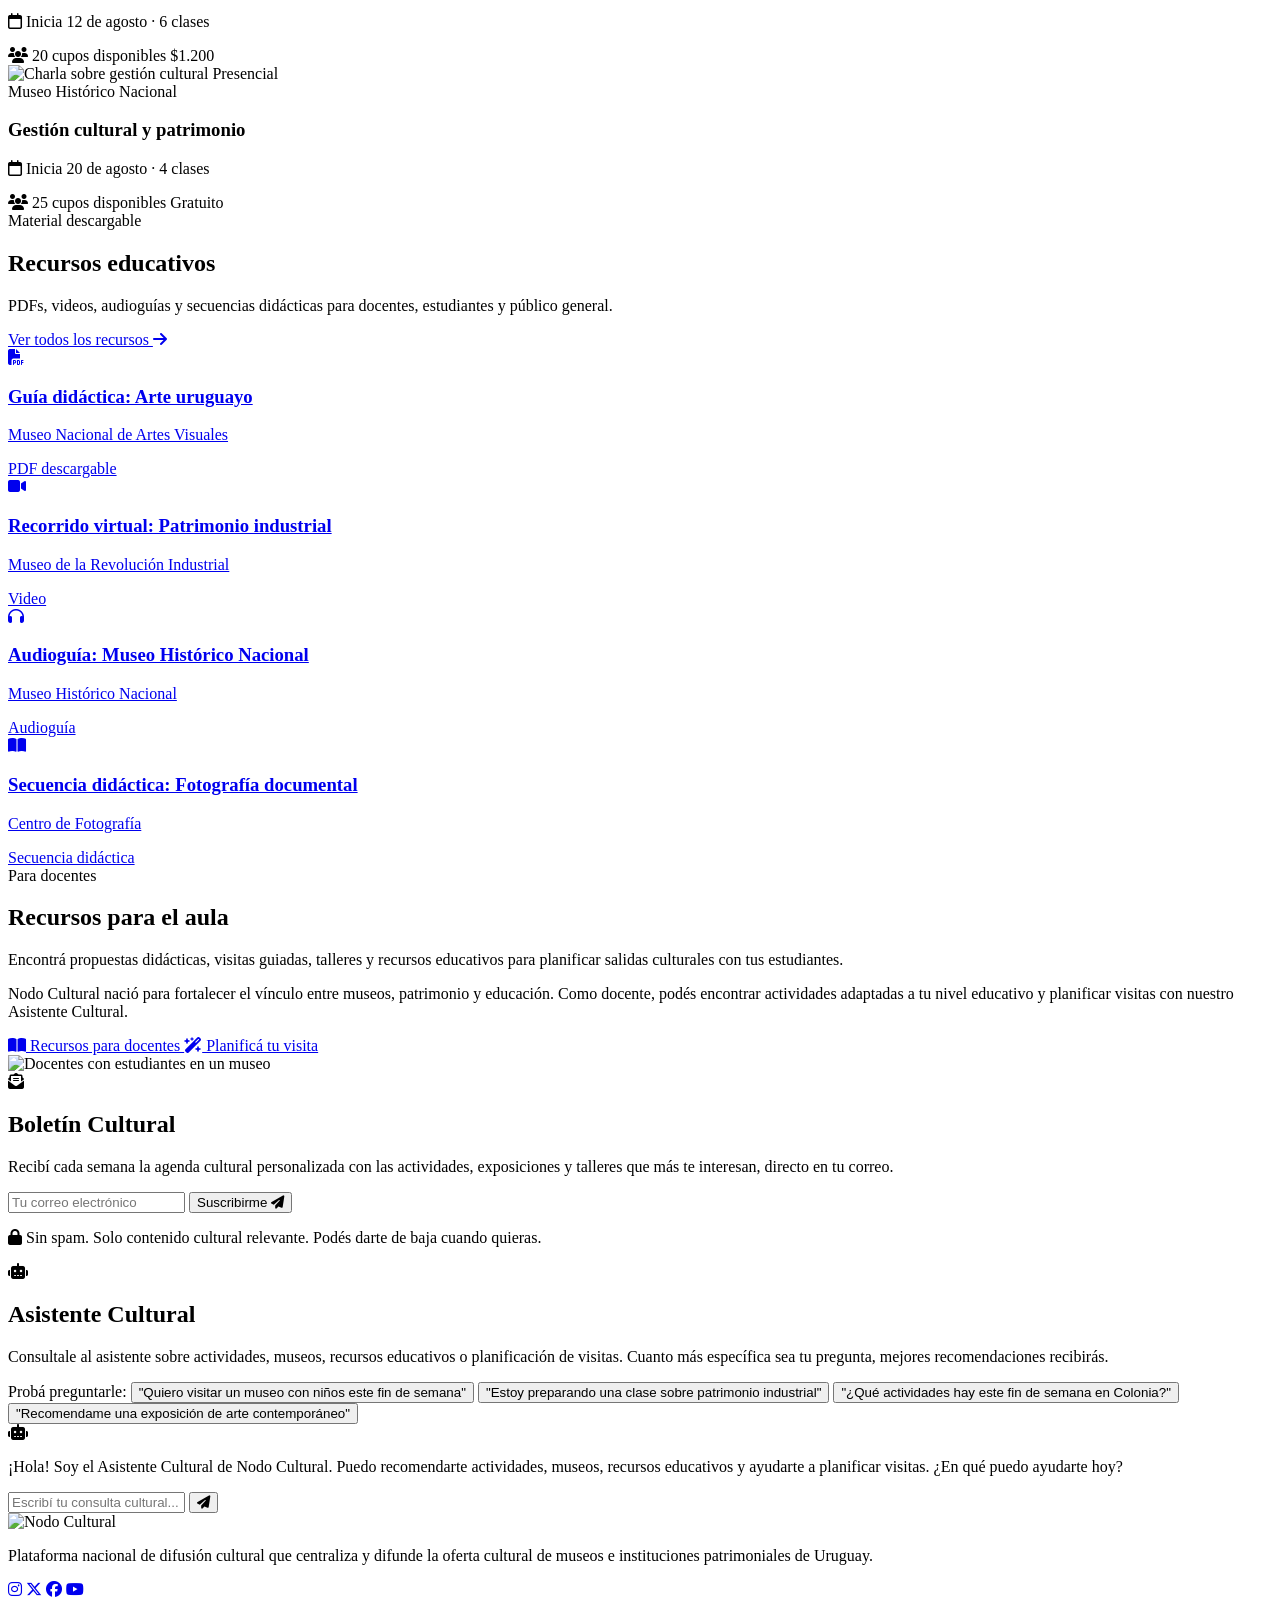
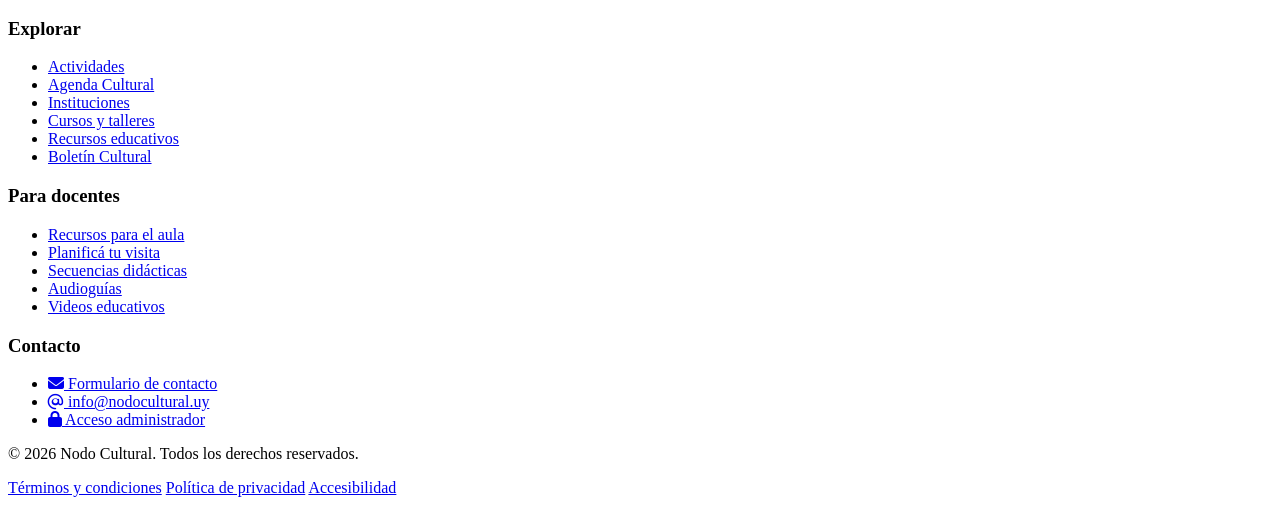
==== commit c3e244b3: "Asistente IA y Footer" ====
--- a/index.html
+++ b/index.html
@@ -575,5 +575,132 @@
                 </div>
             </div>
         </section>
-        
-                    </header>+<section class="asistente contenedor">
+    <div class="asistente__contenido">
+        <div class="asistente__encabezado">
+            <span class="asistente__icono">
+                <i class="fa-solid fa-robot" aria-hidden="true"></i>
+            </span>
+            <h2 class="asistente__titulo">Asistente Cultural</h2>
+            <p class="asistente__descripcion">
+                Consultale al asistente sobre actividades, museos, recursos educativos o planificación de visitas. 
+                Cuanto más específica sea tu pregunta, mejores recomendaciones recibirás.
+            </p>
+        </div>
+        <div class="asistente__sugerencias">
+            <span>Probá preguntarle:</span>
+            <button class="asistente__sugerencia" data-consulta="Quiero visitar un museo con niños este fin de semana">
+                "Quiero visitar un museo con niños este fin de semana"
+            </button>
+            <button class="asistente__sugerencia" data-consulta="Estoy preparando una clase sobre patrimonio industrial. ¿Qué recursos tienen?">
+                "Estoy preparando una clase sobre patrimonio industrial"
+            </button>
+            <button class="asistente__sugerencia" data-consulta="¿Qué actividades hay este fin de semana en Colonia?">
+                "¿Qué actividades hay este fin de semana en Colonia?"
+            </button>
+            <button class="asistente__sugerencia" data-consulta="Recomendame una exposición de arte contemporáneo en Montevideo">
+                "Recomendame una exposición de arte contemporáneo"
+            </button>
+        </div>
+        <div class="asistente__chat">
+            <div class="asistente__mensajes" aria-live="polite" aria-label="Conversación con el Asistente Cultural">
+                <div class="asistente__mensaje asistente__mensaje--bot">
+                    <div class="asistente__avatar">
+                        <i class="fa-solid fa-robot" aria-hidden="true"></i>
+                    </div>
+                    <div class="asistente__burbuja">
+                        <p>¡Hola! Soy el Asistente Cultural de Nodo Cultural. Puedo recomendarte actividades, museos, recursos educativos y ayudarte a planificar visitas. ¿En qué puedo ayudarte hoy?</p>
+                    </div>
+                </div>
+            </div>
+            
+            <form class="asistente__input-area">
+                <input 
+                    type="text" 
+                    placeholder="Escribí tu consulta cultural..." 
+                    aria-label="Escribí tu consulta al Asistente Cultural"
+                    class="asistente__input"
+                >
+                <button type="submit" class="btn btn--primario asistente__enviar" aria-label="Enviar consulta">
+                    <i class="fa-solid fa-paper-plane" aria-hidden="true"></i>
+                </button>
+            </form>
+        </div>
+    </div>
+</section>
+</header>
+</main>
+    <footer class="footer">
+        <div class="footer__contenido contenedor">
+            <div class="footer__columna footer__columna--principal">
+                <img src="assets/imagenes/logo-nodo-cultural-blanco.png" alt="Nodo Cultural" width="160" height="45" loading="lazy">
+                <p class="footer__descripcion">
+                    Plataforma nacional de difusión cultural que centraliza y difunde la oferta cultural 
+                    de museos e instituciones patrimoniales de Uruguay.
+                </p>
+                <div class="footer__redes">
+                    <a href="#" aria-label="Instagram de Nodo Cultural"><i class="fa-brands fa-instagram"></i></a>
+                    <a href="#" aria-label="Twitter de Nodo Cultural"><i class="fa-brands fa-x-twitter"></i></a>
+                    <a href="#" aria-label="Facebook de Nodo Cultural"><i class="fa-brands fa-facebook"></i></a>
+                    <a href="#" aria-label="YouTube de Nodo Cultural"><i class="fa-brands fa-youtube"></i></a>
+                </div>
+            </div>
+            <div class="footer__columna">
+                <h3 class="footer__titulo-columna">Explorar</h3>
+                <ul class="footer__links">
+                    <li><a href="catalogo.html">Actividades</a></li>
+                    <li><a href="agenda.html">Agenda Cultural</a></li>
+                    <li><a href="museos.html">Instituciones</a></li>
+                    <li><a href="cursos.html">Cursos y talleres</a></li>
+                    <li><a href="recursos.html">Recursos educativos</a></li>
+                    <li><a href="boletin.html">Boletín Cultural</a></li>
+                </ul>
+            </div>
+            <div class="footer__columna">
+                <h3 class="footer__titulo-columna">Para docentes</h3>
+                <ul class="footer__links">
+                    <li><a href="instituciones-educativas.html">Recursos para el aula</a></li>
+                    <li><a href="instituciones-educativas.html#planificar">Planificá tu visita</a></li>
+                    <li><a href="recursos.html?tipo=secuencia">Secuencias didácticas</a></li>
+                    <li><a href="recursos.html?tipo=audioguia">Audioguías</a></li>
+                    <li><a href="recursos.html?tipo=video">Videos educativos</a></li>
+                </ul>
+            </div>
+            <div class="footer__columna">
+                <h3 class="footer__titulo-columna">Contacto</h3>
+                <ul class="footer__links">
+                    <li>
+                        <a href="contacto.html">
+                            <i class="fa-solid fa-envelope" aria-hidden="true"></i> 
+                            Formulario de contacto
+                        </a>
+                    </li>
+                    <li>
+                        <a href="mailto:info@nodocultural.uy">
+                            <i class="fa-regular fa-at" aria-hidden="true"></i> 
+                            info@nodocultural.uy
+                        </a>
+                    </li>
+                    <li>
+                        <a href="admin/dashboard.html">
+                            <i class="fa-solid fa-lock" aria-hidden="true"></i> 
+                            Acceso administrador
+                        </a>
+                    </li>
+                </ul>
+            </div>
+        </div>
+        <div class="footer__legal">
+            <div class="footer__legal-contenido contenedor">
+                <p>&copy; 2026 Nodo Cultural. Todos los derechos reservados.</p>
+                <div class="footer__legal-links">
+                    <a href="#">Términos y condiciones</a>
+                    <a href="#">Política de privacidad</a>
+                    <a href="#">Accesibilidad</a>
+                </div>
+            </div>
+        </div>
+    </footer>
+    <script src="js/main.js"></script>
+</body>
+</html>
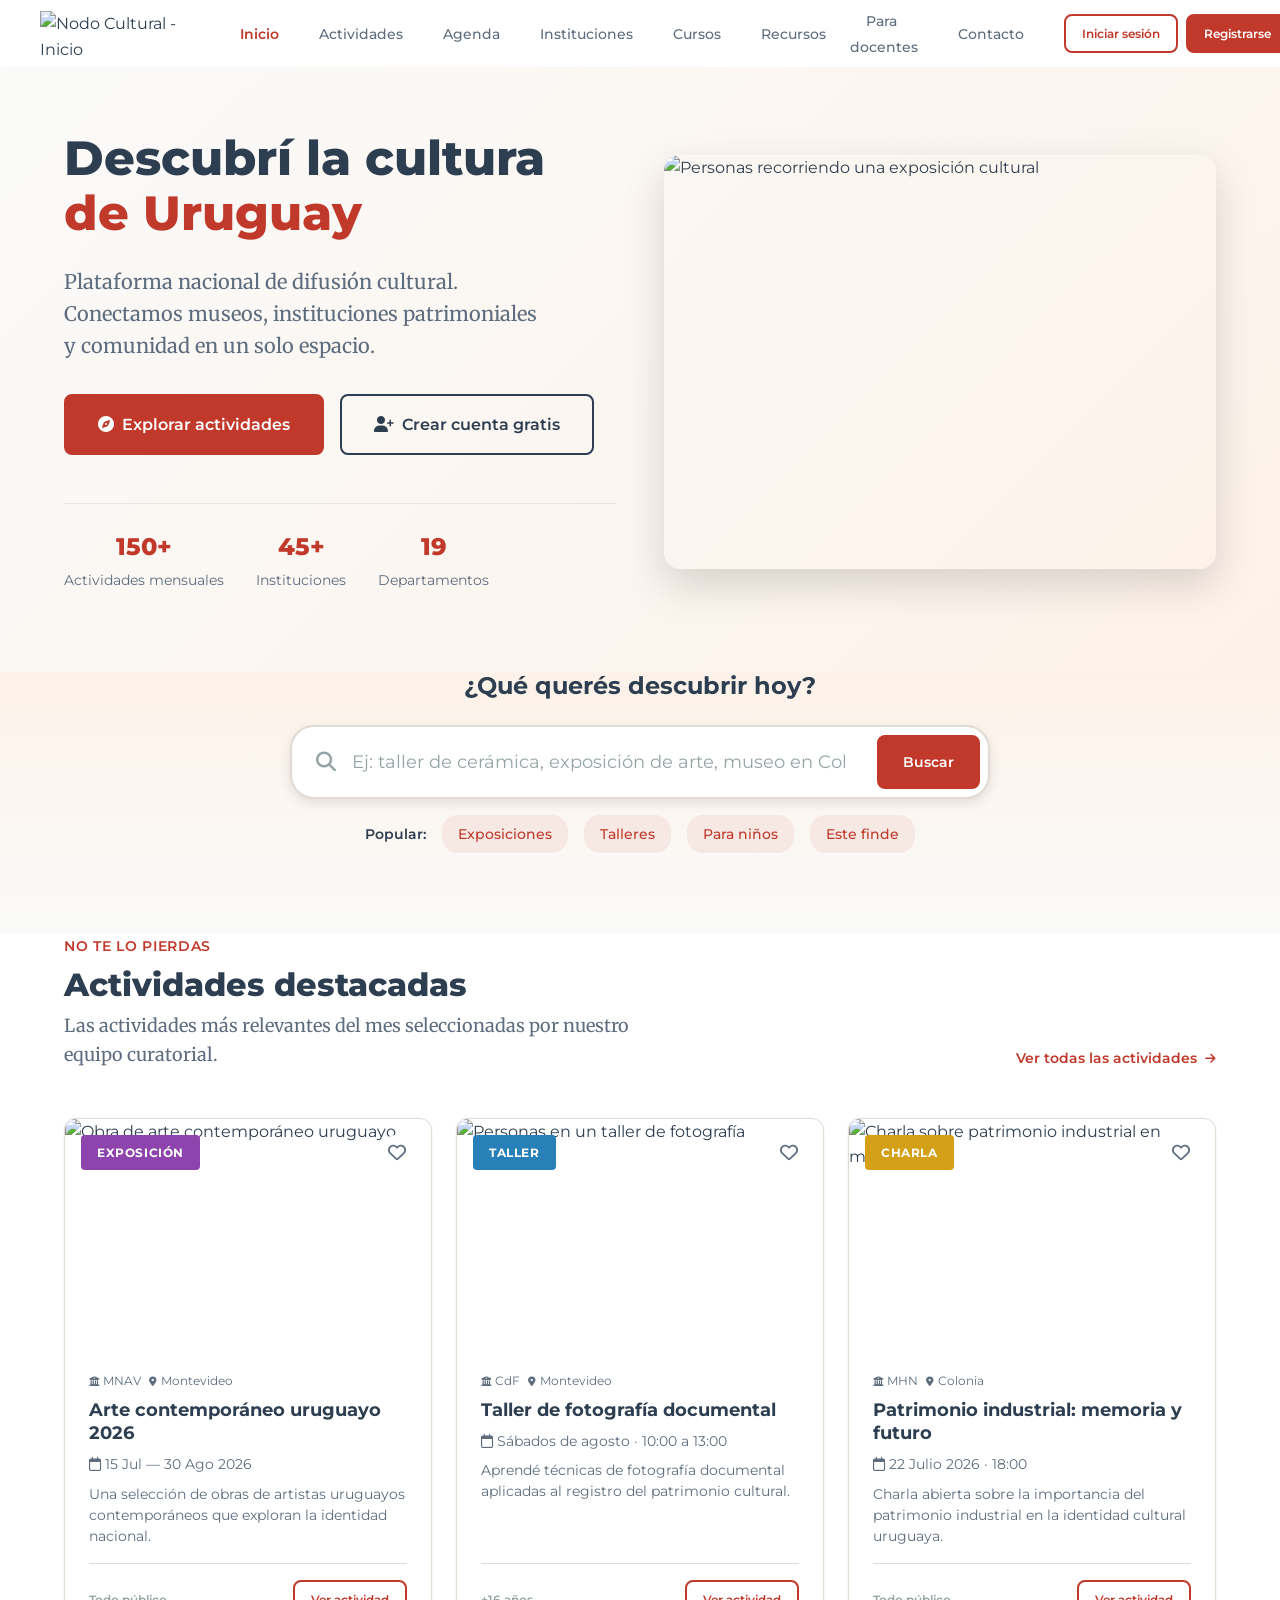
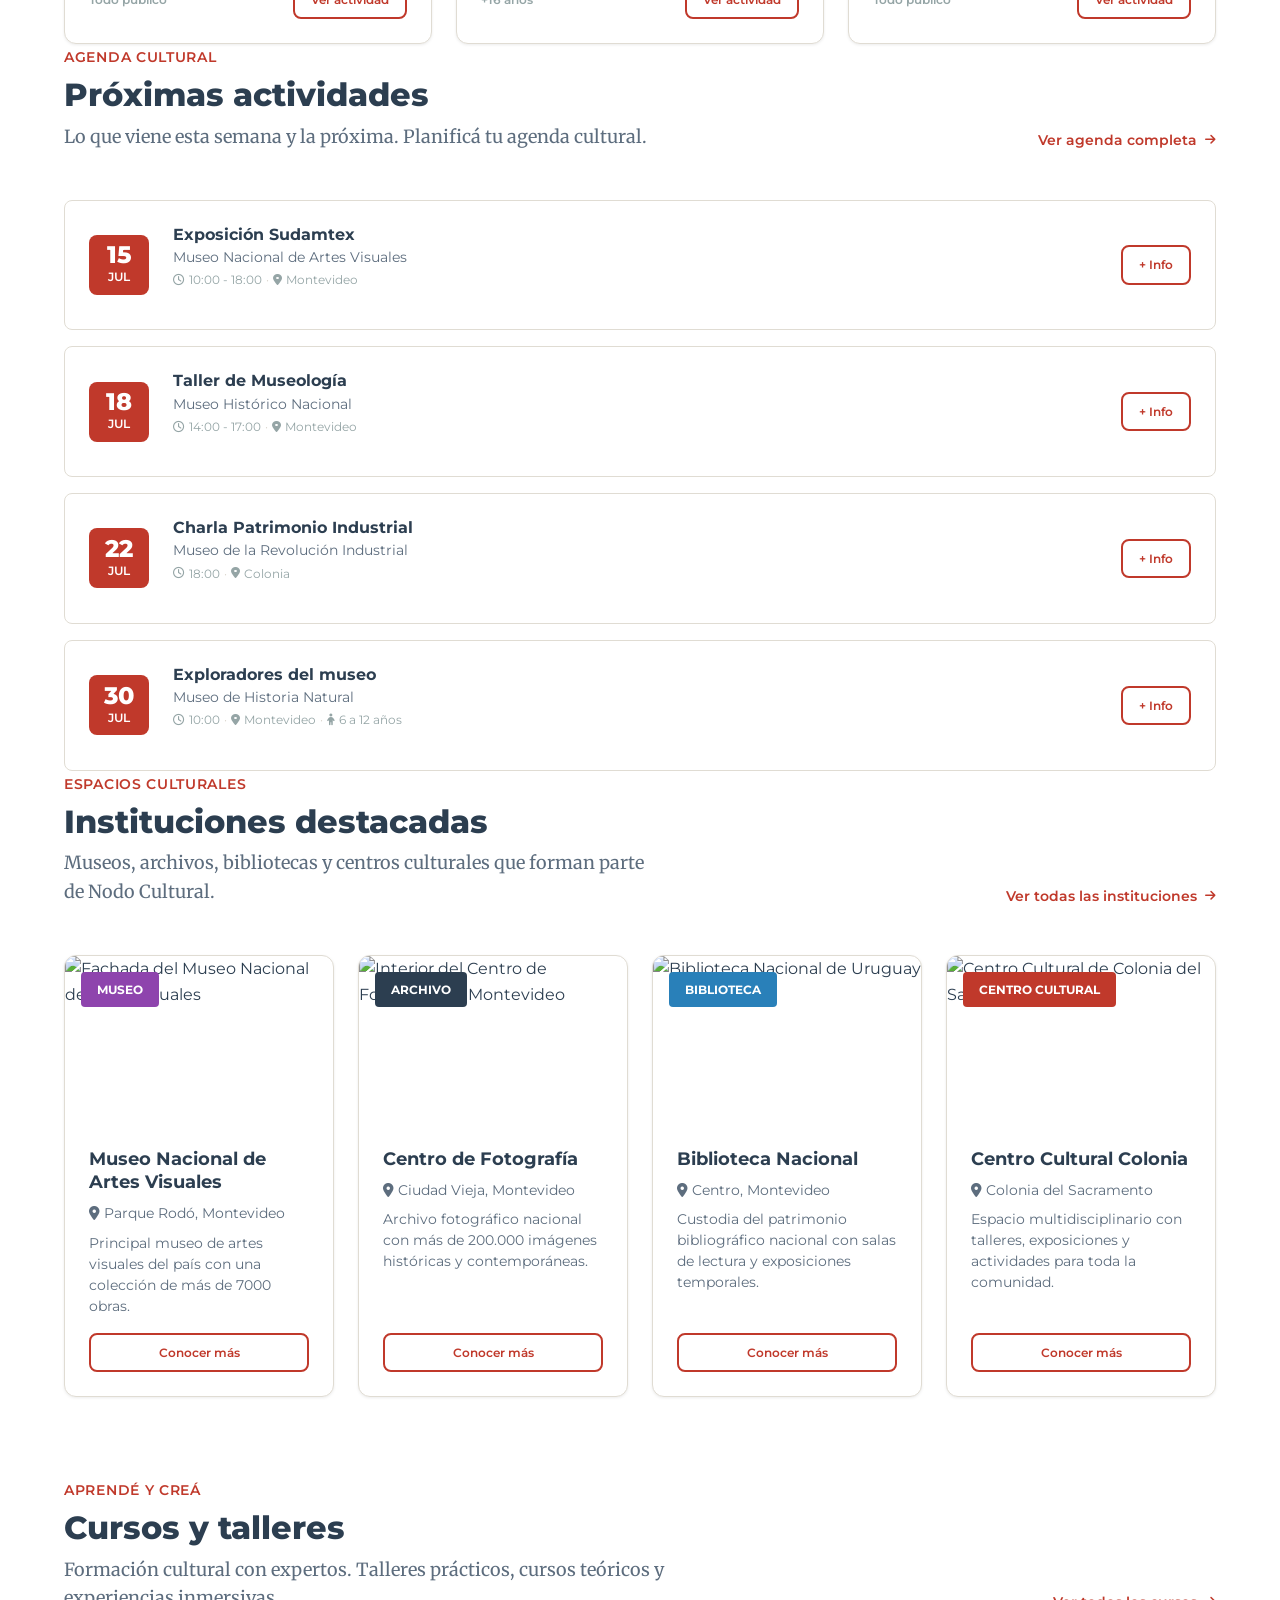
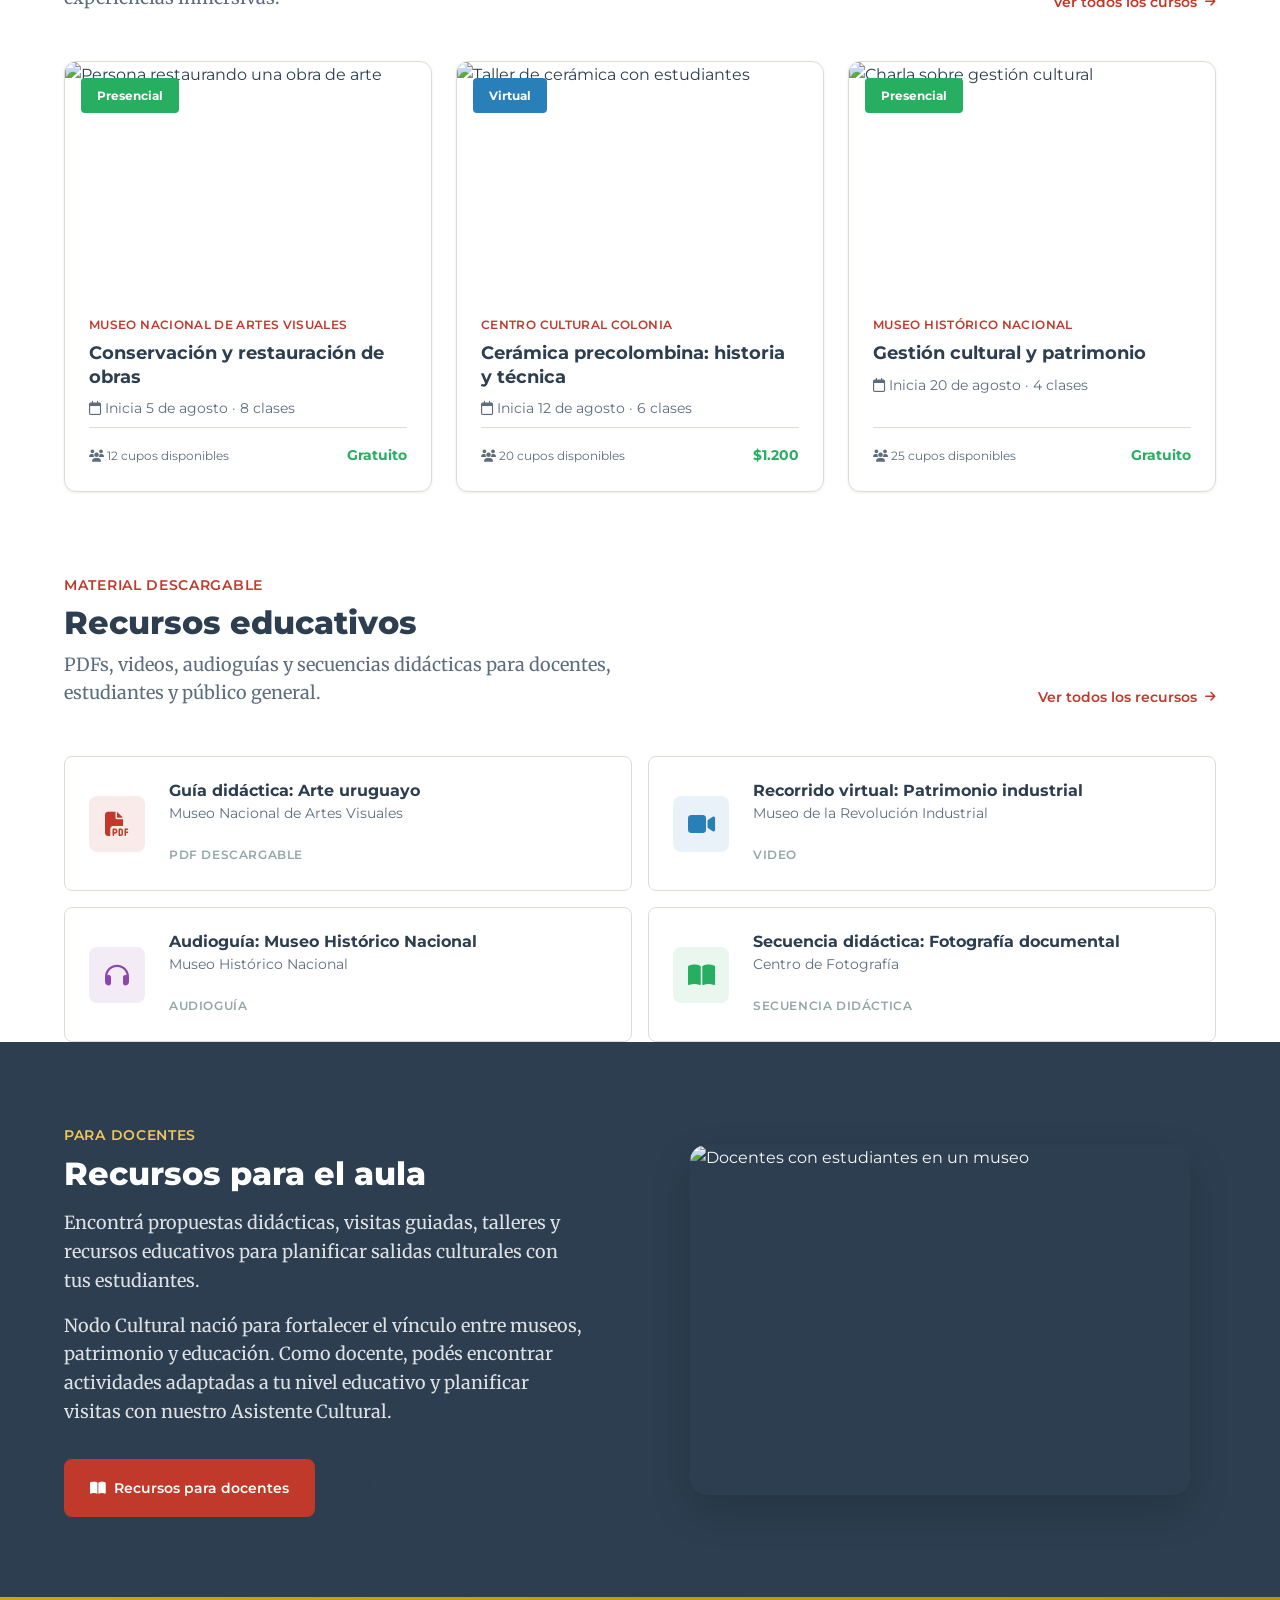
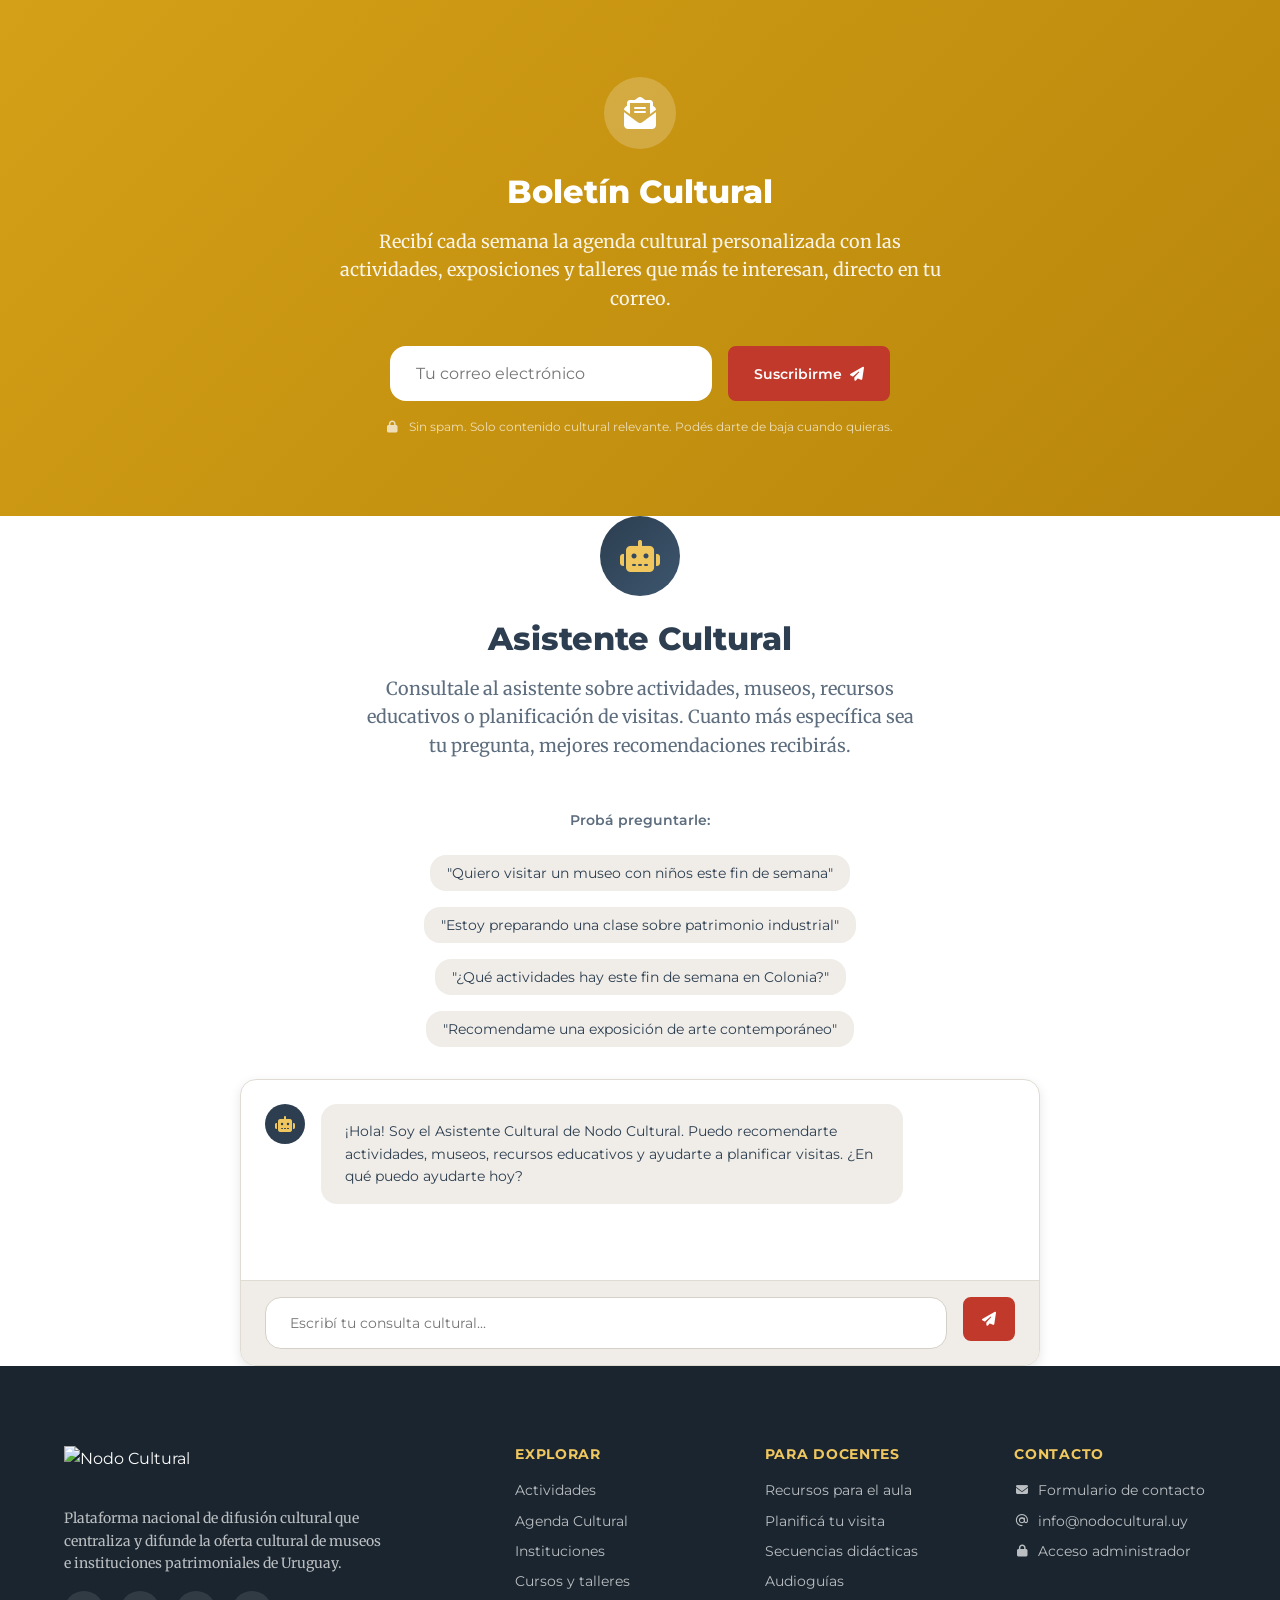
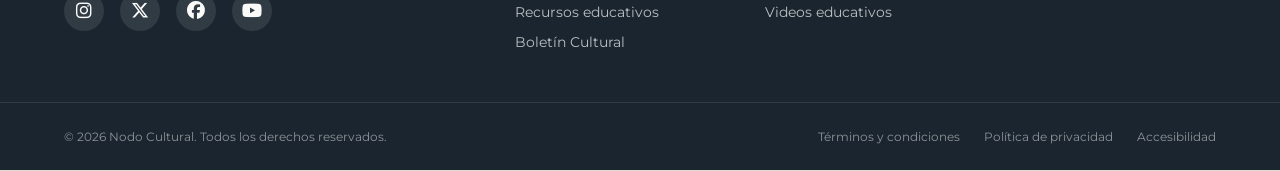
==== commit fa371299: "Footer arreglado y css basico" ====
--- a/index.html
+++ b/index.html
@@ -12,8 +12,8 @@
     
     <link rel="stylesheet" href="https://cdnjs.cloudflare.com/ajax/libs/font-awesome/6.4.0/css/all.min.css">
     
-    <link rel="stylesheet" href="css/style.css">
-    <link rel="stylesheet" href="css/componentes.css">
+ <link rel="stylesheet" href="css/style.css">
+<link rel="stylesheet" href="css/componentes.css?v=1.0">
 </head>
 <body>
     <a href="#contenido-principal" class="skip-link">Saltar al contenido principal</a>
@@ -628,7 +628,6 @@
         </div>
     </div>
 </section>
-</header>
 </main>
     <footer class="footer">
         <div class="footer__contenido contenedor">
--- a/css/style.css
+++ b/css/style.css
@@ -0,0 +1,841 @@
+/* ============================================ */
+/* NODO CULTURAL - ESTILOS BASE                 */
+/* ============================================ */
+
+/* -------------------------------------------- */
+/* 1. VARIABLES CSS (Sistema de diseño)         */
+/* -------------------------------------------- */
+:root {
+    /* Paleta de colores principal */
+    --color-primario: #2C3E50;        /* Azul petróleo oscuro - elegancia */
+    --color-primario-claro: #3D566E;  /* Azul petróleo medio */
+    --color-secundario: #C0392B;      /* Rojo ladrillo - calidez cultural */
+    --color-secundario-claro: #E74C3C;/* Rojo más vibrante */
+    
+    /* Colores de acento */
+    --color-acento: #D4A017;          /* Dorado - patrimonio, valor */
+    --color-acento-claro: #F0C75E;    /* Dorado claro */
+    
+    /* Fondos */
+    --color-fondo: #FAFAF9;           /* Blanco roto - fondo principal */
+    --color-fondo-oscuro: #1A252F;    /* Fondo oscuro para secciones */
+    --color-fondo-gris: #F0EDE8;      /* Gris cálido */
+    --color-fondo-destacado: #FDF2E9; /* Crema para destacados */
+    
+    /* Textos */
+    --color-texto: #2C3E50;           /* Texto principal */
+    --color-texto-claro: #5D6D7E;     /* Texto secundario */
+    --color-texto-inverso: #FAFAF9;   /* Texto sobre fondos oscuros */
+    --color-texto-muted: #95A5A6;     /* Texto tenue */
+    
+    /* Estados */
+    --color-exito: #27AE60;
+    --color-error: #E74C3C;
+    --color-advertencia: #F39C12;
+    --color-info: #2980B9;
+    
+    /* Categorías */
+    --color-exposicion: #8E44AD;      /* Púrpura */
+    --color-taller: #2980B9;          /* Azul */
+    --color-charla: #D4A017;          /* Dorado */
+    --color-infantil: #27AE60;        /* Verde */
+    --color-musica: #E74C3C;          /* Rojo */
+    
+    /* Tipos de institución */
+    --color-museo: #8E44AD;
+    --color-archivo: #2C3E50;
+    --color-biblioteca: #2980B9;
+    --color-centro-cultural: #C0392B;
+    --color-universidad: #27AE60;
+    
+    /* Tipografía */
+    --fuente-principal: 'Montserrat', -apple-system, BlinkMacSystemFont, 'Segoe UI', Roboto, sans-serif;
+    --fuente-secundaria: 'Merriweather', Georgia, 'Times New Roman', serif;
+    
+    /* Tamaños de fuente */
+    --texto-xs: 0.75rem;      /* 12px */
+    --texto-sm: 0.875rem;     /* 14px */
+    --texto-base: 1rem;       /* 16px */
+    --texto-md: 1.125rem;     /* 18px */
+    --texto-lg: 1.25rem;      /* 20px */
+    --texto-xl: 1.5rem;       /* 24px */
+    --texto-2xl: 2rem;        /* 32px */
+    --texto-3xl: 2.5rem;      /* 40px */
+    --texto-4xl: 3rem;        /* 48px */
+    
+    /* Espaciado */
+    --espacio-xs: 0.5rem;     /* 8px */
+    --espacio-sm: 1rem;       /* 16px */
+    --espacio-md: 1.5rem;     /* 24px */
+    --espacio-lg: 2rem;       /* 32px */
+    --espacio-xl: 3rem;       /* 48px */
+    --espacio-2xl: 4rem;      /* 64px */
+    --espacio-seccion: 5rem;  /* 80px */
+    
+    /* Bordes y sombras */
+    --borde-radio-sm: 4px;
+    --borde-radio: 8px;
+    --borde-radio-md: 12px;
+    --borde-radio-lg: 16px;
+    --borde-radio-xl: 24px;
+    --borde-radio-redondo: 50%;
+    
+    --sombra-sm: 0 1px 3px rgba(0, 0, 0, 0.08);
+    --sombra: 0 4px 12px rgba(0, 0, 0, 0.1);
+    --sombra-md: 0 8px 24px rgba(0, 0, 0, 0.12);
+    --sombra-lg: 0 16px 40px rgba(0, 0, 0, 0.15);
+    
+    /* Transiciones */
+    --transicion-rapida: 150ms ease;
+    --transicion: 300ms ease;
+    --transicion-lenta: 500ms ease;
+    
+    /* Layout */
+    --ancho-maximo: 1200px;
+    --ancho-navbar: 1200px;
+}
+
+/* -------------------------------------------- */
+/* 2. RESET Y ESTILOS BASE                      */
+/* -------------------------------------------- */
+*,
+*::before,
+*::after {
+    margin: 0;
+    padding: 0;
+    box-sizing: border-box;
+}
+
+html {
+    scroll-behavior: smooth;
+    font-size: 16px;
+}
+
+body {
+    font-family: var(--fuente-principal);
+    font-size: var(--texto-base);
+    line-height: 1.6;
+    color: var(--color-texto);
+    background-color: var(--color-fondo);
+    -webkit-font-smoothing: antialiased;
+    -moz-osx-font-smoothing: grayscale;
+}
+
+img {
+    max-width: 100%;
+    height: auto;
+    display: block;
+}
+
+a {
+    color: inherit;
+    text-decoration: none;
+}
+
+ul, ol {
+    list-style: none;
+}
+
+button {
+    cursor: pointer;
+    font-family: inherit;
+    font-size: inherit;
+    border: none;
+    background: none;
+}
+
+input, select, textarea {
+    font-family: inherit;
+    font-size: inherit;
+}
+
+/* -------------------------------------------- */
+/* 3. UTILIDADES                                */
+/* -------------------------------------------- */
+.sr-only {
+    position: absolute;
+    width: 1px;
+    height: 1px;
+    padding: 0;
+    margin: -1px;
+    overflow: hidden;
+    clip: rect(0, 0, 0, 0);
+    white-space: nowrap;
+    border: 0;
+}
+
+.skip-link {
+    position: absolute;
+    top: -100%;
+    left: var(--espacio-sm);
+    background: var(--color-primario);
+    color: var(--color-texto-inverso);
+    padding: var(--espacio-xs) var(--espacio-sm);
+    border-radius: var(--borde-radio-sm);
+    z-index: 10000;
+    font-weight: 600;
+    transition: top var(--transicion-rapida);
+}
+
+.skip-link:focus {
+    top: var(--espacio-xs);
+}
+
+.contenedor {
+    max-width: var(--ancho-maximo);
+    margin: 0 auto;
+    padding: 0 var(--espacio-md);
+}
+
+/* -------------------------------------------- */
+/* 4. TIPOGRAFÍA                                */
+/* -------------------------------------------- */
+h1, h2, h3, h4, h5, h6 {
+    font-family: var(--fuente-principal);
+    font-weight: 700;
+    line-height: 1.2;
+    color: var(--color-primario);
+}
+
+p {
+    margin-bottom: var(--espacio-sm);
+}
+
+/* -------------------------------------------- */
+/* 5. SECCIONES                                 */
+/* -------------------------------------------- */
+section {
+    padding: var(--espacio-seccion) 0;
+}
+
+.seccion-header {
+    display: flex;
+    justify-content: space-between;
+    align-items: flex-end;
+    gap: var(--espacio-md);
+    margin-bottom: var(--espacio-xl);
+    flex-wrap: wrap;
+}
+
+.seccion-header__texto {
+    flex: 1;
+    min-width: 280px;
+}
+
+.seccion-header__etiqueta {
+    display: inline-block;
+    font-size: var(--texto-sm);
+    font-weight: 600;
+    text-transform: uppercase;
+    letter-spacing: 0.05em;
+    color: var(--color-secundario);
+    margin-bottom: var(--espacio-xs);
+}
+
+.seccion-header__titulo {
+    font-size: var(--texto-2xl);
+    font-weight: 800;
+    color: var(--color-primario);
+    margin-bottom: var(--espacio-xs);
+}
+
+.seccion-header__descripcion {
+    font-size: var(--texto-md);
+    color: var(--color-texto-claro);
+    font-family: var(--fuente-secundaria);
+    max-width: 600px;
+    margin-bottom: 0;
+}
+
+.seccion-header__link {
+    display: inline-flex;
+    align-items: center;
+    gap: var(--espacio-xs);
+    font-weight: 600;
+    font-size: var(--texto-sm);
+    color: var(--color-secundario);
+    white-space: nowrap;
+    transition: gap var(--transicion);
+}
+
+.seccion-header__link:hover {
+    gap: var(--espacio-sm);
+}
+
+.seccion-header__link i {
+    font-size: var(--texto-xs);
+}
+
+/* -------------------------------------------- */
+/* 6. HERO                                     */
+/* -------------------------------------------- */
+.hero {
+    background: linear-gradient(135deg, var(--color-fondo) 0%, var(--color-fondo-destacado) 100%);
+    padding: var(--espacio-2xl) 0 var(--espacio-seccion);
+}
+
+.hero__contenido {
+    display: grid;
+    grid-template-columns: 1fr 1fr;
+    gap: var(--espacio-xl);
+    align-items: center;
+}
+
+.hero__texto {
+    max-width: 560px;
+}
+
+.hero__titulo {
+    font-size: var(--texto-4xl);
+    font-weight: 800;
+    line-height: 1.15;
+    margin-bottom: var(--espacio-md);
+    color: var(--color-primario);
+}
+
+.hero__titulo--destacado {
+    color: var(--color-secundario);
+}
+
+.hero__descripcion {
+    font-size: var(--texto-lg);
+    color: var(--color-texto-claro);
+    font-family: var(--fuente-secundaria);
+    margin-bottom: var(--espacio-lg);
+    max-width: 480px;
+}
+
+.hero__acciones {
+    display: flex;
+    gap: var(--espacio-sm);
+    margin-bottom: var(--espacio-xl);
+    flex-wrap: wrap;
+}
+
+.hero__stats {
+    display: flex;
+    gap: var(--espacio-lg);
+    padding-top: var(--espacio-md);
+    border-top: 1px solid rgba(0, 0, 0, 0.08);
+}
+
+.hero__stat {
+    text-align: center;
+}
+
+.hero__stat-numero {
+    display: block;
+    font-size: var(--texto-xl);
+    font-weight: 800;
+    color: var(--color-secundario);
+}
+
+.hero__stat-texto {
+    font-size: var(--texto-sm);
+    color: var(--color-texto-claro);
+}
+
+.hero__imagen {
+    display: flex;
+    justify-content: center;
+    align-items: center;
+}
+
+.hero__imagen img {
+    border-radius: var(--borde-radio-lg);
+    box-shadow: var(--sombra-lg);
+    width: 100%;
+    height: auto;
+}
+
+/* -------------------------------------------- */
+/* 7. BUSCADOR RÁPIDO                           */
+/* -------------------------------------------- */
+.buscador-rapido {
+    background: linear-gradient(180deg, var(--color-fondo-destacado) 0%, var(--color-fondo) 100%);
+    padding-top: 0;
+    padding-bottom: var(--espacio-seccion);
+}
+
+.buscador-rapido__contenido {
+    text-align: center;
+}
+
+.buscador-rapido__titulo {
+    font-size: var(--texto-xl);
+    font-weight: 700;
+    margin-bottom: var(--espacio-md);
+    color: var(--color-primario);
+}
+
+.buscador-rapido__form {
+    max-width: 700px;
+    margin: 0 auto;
+}
+
+.buscador-rapido__input-group {
+    display: flex;
+    align-items: center;
+    background: #FFFFFF;
+    border: 2px solid #E0DCD3;
+    border-radius: var(--borde-radio-xl);
+    padding: var(--espacio-xs) var(--espacio-xs) var(--espacio-xs) var(--espacio-md);
+    box-shadow: var(--sombra);
+    transition: border-color var(--transicion), box-shadow var(--transicion);
+}
+
+.buscador-rapido__input-group:focus-within {
+    border-color: var(--color-acento);
+    box-shadow: 0 0 0 4px rgba(212, 160, 23, 0.15);
+}
+
+.buscador-rapido__icono {
+    color: var(--color-texto-muted);
+    font-size: var(--texto-lg);
+    flex-shrink: 0;
+}
+
+.buscador-rapido__input {
+    flex: 1;
+    border: none;
+    outline: none;
+    padding: var(--espacio-sm);
+    font-size: var(--texto-md);
+    color: var(--color-texto);
+    background: transparent;
+}
+
+.buscador-rapido__input::placeholder {
+    color: var(--color-texto-muted);
+}
+
+.buscador-rapido__boton {
+    padding: var(--espacio-sm) var(--espacio-lg);
+    border-radius: var(--borde-radio-lg);
+    white-space: nowrap;
+}
+
+.buscador-rapido__sugerencias {
+    display: flex;
+    align-items: center;
+    justify-content: center;
+    gap: var(--espacio-sm);
+    margin-top: var(--espacio-sm);
+    font-size: var(--texto-sm);
+    color: var(--color-texto-claro);
+    flex-wrap: wrap;
+}
+
+.buscador-rapido__sugerencias span {
+    font-weight: 600;
+    color: var(--color-texto);
+}
+
+.buscador-rapido__sugerencias a {
+    color: var(--color-secundario);
+    font-weight: 500;
+    padding: var(--espacio-xs) var(--espacio-sm);
+    border-radius: var(--borde-radio-lg);
+    background: rgba(192, 57, 43, 0.08);
+    transition: background var(--transicion), color var(--transicion);
+}
+
+.buscador-rapido__sugerencias a:hover {
+    background: var(--color-secundario);
+    color: #FFFFFF;
+}
+
+/* -------------------------------------------- */
+/* 8. SECCIÓN PARA DOCENTES                     */
+/* -------------------------------------------- */
+.seccion-docentes {
+    background: var(--color-primario);
+    color: var(--color-texto-inverso);
+}
+
+.seccion-docentes__contenido {
+    display: grid;
+    grid-template-columns: 1fr 1fr;
+    gap: var(--espacio-xl);
+    align-items: center;
+}
+
+.seccion-docentes__texto {
+    max-width: 520px;
+}
+
+.seccion-docentes__etiqueta {
+    display: inline-block;
+    font-size: var(--texto-sm);
+    font-weight: 600;
+    text-transform: uppercase;
+    letter-spacing: 0.05em;
+    color: var(--color-acento-claro);
+    margin-bottom: var(--espacio-xs);
+}
+
+.seccion-docentes__titulo {
+    font-size: var(--texto-2xl);
+    font-weight: 800;
+    color: #FFFFFF;
+    margin-bottom: var(--espacio-sm);
+}
+
+.seccion-docentes__descripcion {
+    color: rgba(255, 255, 255, 0.85);
+    font-family: var(--fuente-secundaria);
+    font-size: var(--texto-md);
+    margin-bottom: var(--espacio-sm);
+}
+
+.seccion-docentes__acciones {
+    display: flex;
+    gap: var(--espacio-sm);
+    margin-top: var(--espacio-lg);
+    flex-wrap: wrap;
+}
+
+.seccion-docentes__imagen {
+    display: flex;
+    justify-content: center;
+}
+
+.seccion-docentes__imagen img {
+    border-radius: var(--borde-radio-lg);
+    box-shadow: var(--sombra-lg);
+    width: 100%;
+    height: auto;
+    max-width: 500px;
+}
+
+/* -------------------------------------------- */
+/* 9. BOLETÍN CULTURAL                          */
+/* -------------------------------------------- */
+.boletin {
+    background: linear-gradient(135deg, var(--color-acento) 0%, #B8860B 100%);
+    color: #FFFFFF;
+    padding: var(--espacio-seccion) 0;
+}
+
+.boletin__contenido {
+    text-align: center;
+    max-width: 650px;
+}
+
+.boletin__icono {
+    display: inline-flex;
+    align-items: center;
+    justify-content: center;
+    width: 72px;
+    height: 72px;
+    background: rgba(255, 255, 255, 0.2);
+    border-radius: var(--borde-radio-redondo);
+    font-size: var(--texto-2xl);
+    margin-bottom: var(--espacio-md);
+}
+
+.boletin__titulo {
+    font-size: var(--texto-2xl);
+    font-weight: 800;
+    color: #FFFFFF;
+    margin-bottom: var(--espacio-sm);
+}
+
+.boletin__descripcion {
+    font-size: var(--texto-md);
+    color: rgba(255, 255, 255, 0.9);
+    font-family: var(--fuente-secundaria);
+    margin-bottom: var(--espacio-lg);
+}
+
+.boletin__form {
+    margin-bottom: var(--espacio-sm);
+}
+
+.boletin__input-group {
+    display: flex;
+    gap: var(--espacio-sm);
+    max-width: 500px;
+    margin: 0 auto;
+}
+
+.boletin__input {
+    flex: 1;
+    padding: var(--espacio-sm) var(--espacio-md);
+    border: 2px solid transparent;
+    border-radius: var(--borde-radio-lg);
+    font-size: var(--texto-base);
+    outline: none;
+    transition: border-color var(--transicion), box-shadow var(--transicion);
+}
+
+.boletin__input:focus {
+    border-color: #FFFFFF;
+    box-shadow: 0 0 0 4px rgba(255, 255, 255, 0.25);
+}
+
+.boletin__boton {
+    padding: var(--espacio-sm) var(--espacio-lg);
+    border-radius: var(--borde-radio-lg);
+    background: #FFFFFF;
+    color: var(--color-acento);
+    font-weight: 700;
+    display: flex;
+    align-items: center;
+    gap: var(--espacio-xs);
+    transition: transform var(--transicion-rapida);
+}
+
+.boletin__boton:hover {
+    transform: scale(1.03);
+}
+
+.boletin__nota {
+    font-size: var(--texto-xs);
+    color: rgba(255, 255, 255, 0.7);
+    margin-bottom: 0;
+}
+
+.boletin__nota i {
+    margin-right: var(--espacio-xs);
+}
+
+/* -------------------------------------------- */
+/* 10. ASISTENTE CULTURAL IA                    */
+/* -------------------------------------------- */
+.asistente__contenido {
+    max-width: 800px;
+    margin: 0 auto;
+}
+
+.asistente__encabezado {
+    text-align: center;
+    margin-bottom: var(--espacio-xl);
+}
+
+.asistente__icono {
+    display: inline-flex;
+    align-items: center;
+    justify-content: center;
+    width: 80px;
+    height: 80px;
+    background: linear-gradient(135deg, var(--color-primario) 0%, var(--color-primario-claro) 100%);
+    border-radius: var(--borde-radio-redondo);
+    font-size: var(--texto-2xl);
+    color: var(--color-acento-claro);
+    margin-bottom: var(--espacio-md);
+}
+
+.asistente__titulo {
+    font-size: var(--texto-2xl);
+    font-weight: 800;
+    margin-bottom: var(--espacio-sm);
+}
+
+.asistente__descripcion {
+    font-family: var(--fuente-secundaria);
+    color: var(--color-texto-claro);
+    font-size: var(--texto-md);
+    max-width: 550px;
+    margin: 0 auto var(--espacio-md);
+}
+
+.asistente__sugerencias {
+    display: flex;
+    flex-wrap: wrap;
+    gap: var(--espacio-sm);
+    justify-content: center;
+    margin-bottom: var(--espacio-lg);
+}
+
+.asistente__sugerencias span {
+    width: 100%;
+    text-align: center;
+    font-size: var(--texto-sm);
+    font-weight: 600;
+    color: var(--color-texto-claro);
+    margin-bottom: var(--espacio-xs);
+}
+
+.asistente__sugerencia {
+    display: inline-block;
+    padding: var(--espacio-xs) var(--espacio-sm);
+    font-size: var(--texto-sm);
+    color: var(--color-primario);
+    background: var(--color-fondo-gris);
+    border-radius: var(--borde-radio-lg);
+    cursor: pointer;
+    transition: all var(--transicion);
+    border: 1px solid transparent;
+}
+
+.asistente__sugerencia:hover {
+    background: #FFFFFF;
+    border-color: var(--color-acento);
+    color: var(--color-secundario);
+}
+
+.asistente__chat {
+    background: #FFFFFF;
+    border: 1px solid #E0DCD3;
+    border-radius: var(--borde-radio-lg);
+    box-shadow: var(--sombra);
+    overflow: hidden;
+}
+
+.asistente__mensajes {
+    padding: var(--espacio-md);
+    min-height: 200px;
+    max-height: 400px;
+    overflow-y: auto;
+    display: flex;
+    flex-direction: column;
+    gap: var(--espacio-sm);
+}
+
+.asistente__mensaje {
+    display: flex;
+    gap: var(--espacio-sm);
+    align-items: flex-start;
+    max-width: 85%;
+}
+
+.asistente__mensaje--bot {
+    align-self: flex-start;
+}
+
+.asistente__mensaje--usuario {
+    align-self: flex-end;
+    flex-direction: row-reverse;
+}
+
+.asistente__avatar {
+    width: 40px;
+    height: 40px;
+    background: var(--color-primario);
+    border-radius: var(--borde-radio-redondo);
+    display: flex;
+    align-items: center;
+    justify-content: center;
+    color: var(--color-acento-claro);
+    flex-shrink: 0;
+}
+
+.asistente__burbuja {
+    background: var(--color-fondo-gris);
+    padding: var(--espacio-sm) var(--espacio-md);
+    border-radius: var(--borde-radio-lg);
+    font-size: var(--texto-sm);
+    color: var(--color-texto);
+}
+
+.asistente__burbuja p {
+    margin-bottom: 0;
+}
+
+.asistente__input-area {
+    display: flex;
+    gap: var(--espacio-sm);
+    padding: var(--espacio-sm) var(--espacio-md);
+    border-top: 1px solid #E0DCD3;
+    background: var(--color-fondo-gris);
+}
+
+.asistente__input {
+    flex: 1;
+    padding: var(--espacio-sm) var(--espacio-md);
+    border: 1px solid #D5D0C7;
+    border-radius: var(--borde-radio-lg);
+    font-size: var(--texto-sm);
+    outline: none;
+    transition: border-color var(--transicion);
+}
+
+.asistente__input:focus {
+    border-color: var(--color-acento);
+}
+
+.asistente__enviar {
+    width: 44px;
+    height: 44px;
+    border-radius: var(--borde-radio-redondo);
+    padding: 0;
+    display: flex;
+    align-items: center;
+    justify-content: center;
+    flex-shrink: 0;
+}
+
+/* -------------------------------------------- */
+/* 11. RESPONSIVE (Mobile First - ajustes)      */
+/* -------------------------------------------- */
+@media (max-width: 768px) {
+    :root {
+        --texto-4xl: 2rem;
+        --texto-3xl: 1.75rem;
+        --texto-2xl: 1.5rem;
+        --texto-xl: 1.25rem;
+        --espacio-seccion: 3rem;
+    }
+
+    .hero__contenido,
+    .seccion-docentes__contenido {
+        grid-template-columns: 1fr;
+    }
+
+    .hero__imagen {
+        order: -1;
+    }
+
+    .hero__acciones {
+        flex-direction: column;
+    }
+
+    .hero__acciones .btn {
+        width: 100%;
+        justify-content: center;
+    }
+
+    .hero__stats {
+        justify-content: center;
+        gap: var(--espacio-md);
+    }
+
+    .seccion-header {
+        flex-direction: column;
+        align-items: flex-start;
+    }
+
+    .buscador-rapido__input-group {
+        flex-direction: column;
+        background: transparent;
+        border: none;
+        box-shadow: none;
+        gap: var(--espacio-sm);
+        padding: 0;
+    }
+
+    .buscador-rapido__input-group:focus-within {
+        box-shadow: none;
+    }
+
+    .buscador-rapido__icono {
+        display: none;
+    }
+
+    .buscador-rapido__input {
+        border: 2px solid #E0DCD3;
+        border-radius: var(--borde-radio-lg);
+        padding: var(--espacio-sm) var(--espacio-md);
+        background: #FFFFFF;
+        width: 100%;
+    }
+
+    .buscador-rapido__boton {
+        width: 100%;
+        justify-content: center;
+    }
+
+    .boletin__input-group {
+        flex-direction: column;
+    }   
--- a/css/componentes.css
+++ b/css/componentes.css
@@ -0,0 +1,777 @@
+/* ============================================ */
+/* NODO CULTURAL - COMPONENTES REUTILIZABLES    */
+/* ============================================ */
+
+/* -------------------------------------------- */
+/* 1. NAVBAR                                    */
+/* -------------------------------------------- */
+.header {
+    position: sticky;
+    top: 0;
+    z-index: 1000;
+    background: rgba(255, 255, 255, 0.95);
+    backdrop-filter: blur(12px);
+    -webkit-backdrop-filter: blur(12px);
+    border-bottom: 1px solid #E0DCD3;
+    box-shadow: var(--sombra-sm);
+}
+
+.navbar {
+    display: flex;
+    align-items: center;
+    justify-content: space-between;
+    padding: var(--espacio-xs) 0;
+    gap: var(--espacio-md);
+}
+
+.navbar__logo img {
+    width: 160px;
+    height: auto;
+}
+
+.navbar__toggle {
+    display: none;
+    flex-direction: column;
+    gap: 6px;
+    padding: var(--espacio-xs);
+    cursor: pointer;
+    background: none;
+    border: none;
+}
+
+.navbar__toggle-icon,
+.navbar__toggle-icon::before,
+.navbar__toggle-icon::after {
+    display: block;
+    width: 28px;
+    height: 2.5px;
+    background: var(--color-primario);
+    border-radius: 4px;
+    transition: all var(--transicion);
+    content: '';
+}
+
+.navbar__toggle-icon::before {
+    transform: translateY(-8px);
+}
+
+.navbar__toggle-icon::after {
+    transform: translateY(5px);
+}
+
+/* Estado activo del menú hamburguesa */
+.navbar__toggle--activo .navbar__toggle-icon {
+    background: transparent;
+}
+
+.navbar__toggle--activo .navbar__toggle-icon::before {
+    transform: rotate(45deg);
+}
+
+.navbar__toggle--activo .navbar__toggle-icon::after {
+    transform: rotate(-45deg);
+}
+
+.navbar__menu {
+    display: flex;
+    align-items: center;
+    gap: var(--espacio-xs);
+}
+
+.navbar__link {
+    padding: var(--espacio-xs) var(--espacio-sm);
+    font-size: var(--texto-sm);
+    font-weight: 500;
+    color: var(--color-texto-claro);
+    border-radius: var(--borde-radio-sm);
+    transition: color var(--transicion), background var(--transicion);
+}
+
+.navbar__link:hover {
+    color: var(--color-secundario);
+    background: rgba(192, 57, 43, 0.06);
+}
+
+.navbar__link--activo {
+    color: var(--color-secundario);
+    font-weight: 600;
+}
+
+.navbar__sesion {
+    display: flex;
+    align-items: center;
+    gap: var(--espacio-xs);
+}
+
+/* Responsive navbar */
+@media (max-width: 1024px) {
+    .navbar__toggle {
+        display: flex;
+    }
+
+    .navbar__menu {
+        position: fixed;
+        top: 0;
+        right: -100%;
+        width: 300px;
+        height: 100vh;
+        background: #FFFFFF;
+        flex-direction: column;
+        align-items: flex-start;
+        padding: var(--espacio-xl) var(--espacio-md);
+        gap: var(--espacio-sm);
+        box-shadow: var(--sombra-lg);
+        transition: right var(--transicion-lenta);
+        z-index: 999;
+        overflow-y: auto;
+    }
+
+    .navbar__menu--abierto {
+        right: 0;
+    }
+
+    .navbar__link {
+        font-size: var(--texto-base);
+        padding: var(--espacio-sm);
+        width: 100%;
+    }
+
+    .navbar__sesion {
+        margin-top: var(--espacio-md);
+        padding-top: var(--espacio-md);
+        border-top: 1px solid #E0DCD3;
+        width: 100%;
+        flex-direction: column;
+    }
+
+    .navbar__sesion .btn {
+        width: 100%;
+        text-align: center;
+        justify-content: center;
+    }
+
+    /* Overlay */
+    .navbar__overlay {
+        position: fixed;
+        inset: 0;
+        background: rgba(0, 0, 0, 0.4);
+        z-index: 998;
+        opacity: 0;
+        pointer-events: none;
+        transition: opacity var(--transicion);
+    }
+
+    .navbar__overlay--activo {
+        opacity: 1;
+        pointer-events: auto;
+    }
+}
+
+/* -------------------------------------------- */
+/* 2. BOTONES                                   */
+/* -------------------------------------------- */
+.btn {
+    display: inline-flex;
+    align-items: center;
+    gap: var(--espacio-xs);
+    padding: var(--espacio-sm) var(--espacio-md);
+    font-weight: 600;
+    font-size: var(--texto-sm);
+    border-radius: var(--borde-radio);
+    transition: all var(--transicion);
+    cursor: pointer;
+    border: 2px solid transparent;
+    text-align: center;
+    white-space: nowrap;
+}
+
+.btn--primario {
+    background: var(--color-secundario);
+    color: #FFFFFF;
+    border-color: var(--color-secundario);
+}
+
+.btn--primario:hover {
+    background: var(--color-secundario-claro);
+    border-color: var(--color-secundario-claro);
+    transform: translateY(-1px);
+    box-shadow: var(--sombra);
+}
+
+.btn--secundario {
+    background: transparent;
+    color: var(--color-primario);
+    border-color: var(--color-primario);
+}
+
+.btn--secundario:hover {
+    background: var(--color-primario);
+    color: #FFFFFF;
+    transform: translateY(-1px);
+    box-shadow: var(--sombra);
+}
+
+.btn--outline {
+    background: transparent;
+    color: var(--color-secundario);
+    border-color: var(--color-secundario);
+}
+
+.btn--outline:hover {
+    background: var(--color-secundario);
+    color: #FFFFFF;
+}
+
+.btn--sm {
+    padding: var(--espacio-xs) var(--espacio-sm);
+    font-size: var(--texto-xs);
+}
+
+.btn--grande {
+    padding: var(--espacio-sm) var(--espacio-lg);
+    font-size: var(--texto-base);
+}
+
+.btn--full {
+    width: 100%;
+    justify-content: center;
+}
+
+/* -------------------------------------------- */
+/* 3. CARDS                                     */
+/* -------------------------------------------- */
+.cards-grid {
+    display: grid;
+    grid-template-columns: repeat(3, 1fr);
+    gap: var(--espacio-md);
+}
+
+.cards-grid--4 {
+    grid-template-columns: repeat(4, 1fr);
+}
+
+.cards-grid--3 {
+    grid-template-columns: repeat(3, 1fr);
+}
+
+.card {
+    background: #FFFFFF;
+    border-radius: var(--borde-radio-md);
+    overflow: hidden;
+    box-shadow: var(--sombra-sm);
+    border: 1px solid #E0DCD3;
+    transition: transform var(--transicion), box-shadow var(--transicion);
+    display: flex;
+    flex-direction: column;
+}
+
+.card:hover {
+    transform: translateY(-4px);
+    box-shadow: var(--sombra-md);
+}
+
+.card__imagen {
+    position: relative;
+    aspect-ratio: 16 / 10;
+    overflow: hidden;
+}
+
+.card__imagen img {
+    width: 100%;
+    height: 100%;
+    object-fit: cover;
+    transition: transform var(--transicion-lenta);
+}
+
+.card:hover .card__imagen img {
+    transform: scale(1.05);
+}
+
+.card__categoria {
+    position: absolute;
+    top: var(--espacio-sm);
+    left: var(--espacio-sm);
+    padding: var(--espacio-xs) var(--espacio-sm);
+    font-size: var(--texto-xs);
+    font-weight: 700;
+    text-transform: uppercase;
+    letter-spacing: 0.05em;
+    background: var(--color-exposicion);
+    color: #FFFFFF;
+    border-radius: var(--borde-radio-sm);
+}
+
+.card__categoria--taller { background: var(--color-taller); }
+.card__categoria--charla { background: var(--color-charla); }
+.card__categoria--infantil { background: var(--color-infantil); }
+.card__categoria--musica { background: var(--color-musica); }
+
+.card__tipo-institucion {
+    position: absolute;
+    top: var(--espacio-sm);
+    left: var(--espacio-sm);
+    padding: var(--espacio-xs) var(--espacio-sm);
+    font-size: var(--texto-xs);
+    font-weight: 700;
+    text-transform: uppercase;
+    background: var(--color-museo);
+    color: #FFFFFF;
+    border-radius: var(--borde-radio-sm);
+}
+
+.card__tipo-institucion--archivo { background: var(--color-archivo); }
+.card__tipo-institucion--biblioteca { background: var(--color-biblioteca); }
+.card__tipo-institucion--centro { background: var(--color-centro-cultural); }
+
+.card__modalidad {
+    position: absolute;
+    top: var(--espacio-sm);
+    left: var(--espacio-sm);
+    padding: var(--espacio-xs) var(--espacio-sm);
+    font-size: var(--texto-xs);
+    font-weight: 700;
+    background: var(--color-exito);
+    color: #FFFFFF;
+    border-radius: var(--borde-radio-sm);
+}
+
+.card__modalidad--virtual {
+    background: var(--color-info);
+}
+
+.card__favorito {
+    position: absolute;
+    top: var(--espacio-sm);
+    right: var(--espacio-sm);
+    width: 36px;
+    height: 36px;
+    background: rgba(255, 255, 255, 0.9);
+    border-radius: var(--borde-radio-redondo);
+    display: flex;
+    align-items: center;
+    justify-content: center;
+    font-size: var(--texto-md);
+    color: var(--color-texto-claro);
+    transition: all var(--transicion);
+    cursor: pointer;
+    backdrop-filter: blur(4px);
+}
+
+.card__favorito:hover,
+.card__favorito--activo {
+    color: var(--color-secundario);
+    background: #FFFFFF;
+    transform: scale(1.1);
+}
+
+.card__favorito--activo i {
+    font-weight: 900;
+}
+
+.card__cuerpo {
+    padding: var(--espacio-md);
+    display: flex;
+    flex-direction: column;
+    flex: 1;
+}
+
+.card__tags {
+    display: flex;
+    gap: var(--espacio-xs);
+    margin-bottom: var(--espacio-xs);
+    flex-wrap: wrap;
+}
+
+.card__tag {
+    font-size: var(--texto-xs);
+    color: var(--color-texto-claro);
+    display: flex;
+    align-items: center;
+    gap: 4px;
+}
+
+.card__tag i {
+    font-size: 10px;
+}
+
+.card__titulo {
+    font-size: var(--texto-md);
+    font-weight: 700;
+    margin-bottom: var(--espacio-xs);
+    color: var(--color-primario);
+    line-height: 1.3;
+}
+
+.card__fecha {
+    font-size: var(--texto-sm);
+    color: var(--color-texto-claro);
+    margin-bottom: var(--espacio-xs);
+}
+
+.card__descripcion {
+    font-size: var(--texto-sm);
+    color: var(--color-texto-claro);
+    line-height: 1.5;
+    margin-bottom: var(--espacio-sm);
+    flex: 1;
+}
+
+.card__ubicacion {
+    font-size: var(--texto-sm);
+    color: var(--color-texto-claro);
+    margin-bottom: var(--espacio-xs);
+}
+
+.card__footer {
+    display: flex;
+    justify-content: space-between;
+    align-items: center;
+    margin-top: auto;
+    padding-top: var(--espacio-sm);
+    border-top: 1px solid #E0DCD3;
+}
+
+.card__edad {
+    font-size: var(--texto-xs);
+    font-weight: 600;
+    color: var(--color-texto-muted);
+}
+
+.card__cupos {
+    font-size: var(--texto-xs);
+    color: var(--color-texto-claro);
+}
+
+.card__precio {
+    font-size: var(--texto-sm);
+    font-weight: 700;
+    color: var(--color-exito);
+}
+
+.card__institucion-curso {
+    font-size: var(--texto-xs);
+    font-weight: 600;
+    color: var(--color-secundario);
+    text-transform: uppercase;
+    letter-spacing: 0.03em;
+    margin-bottom: var(--espacio-xs);
+    display: block;
+}
+
+/* -------------------------------------------- */
+/* 4. ACTIVIDAD MINI (Próximas actividades)     */
+/* -------------------------------------------- */
+.proximas__lista {
+    display: flex;
+    flex-direction: column;
+    gap: var(--espacio-sm);
+}
+
+.actividad-mini {
+    display: flex;
+    align-items: center;
+    gap: var(--espacio-md);
+    padding: var(--espacio-md);
+    background: #FFFFFF;
+    border: 1px solid #E0DCD3;
+    border-radius: var(--borde-radio);
+    transition: box-shadow var(--transicion), border-color var(--transicion);
+}
+
+.actividad-mini:hover {
+    box-shadow: var(--sombra);
+    border-color: var(--color-acento);
+}
+
+.actividad-mini__fecha {
+    display: flex;
+    flex-direction: column;
+    align-items: center;
+    justify-content: center;
+    width: 60px;
+    height: 60px;
+    background: var(--color-secundario);
+    color: #FFFFFF;
+    border-radius: var(--borde-radio);
+    flex-shrink: 0;
+}
+
+.actividad-mini__dia {
+    font-size: var(--texto-xl);
+    font-weight: 800;
+    line-height: 1;
+}
+
+.actividad-mini__mes {
+    font-size: var(--texto-xs);
+    font-weight: 600;
+    text-transform: uppercase;
+}
+
+.actividad-mini__info {
+    flex: 1;
+    min-width: 0;
+}
+
+.actividad-mini__titulo {
+    font-size: var(--texto-base);
+    font-weight: 700;
+    margin-bottom: 2px;
+    color: var(--color-primario);
+}
+
+.actividad-mini__institucion {
+    font-size: var(--texto-sm);
+    color: var(--color-texto-claro);
+    margin-bottom: 2px;
+}
+
+.actividad-mini__detalle {
+    font-size: var(--texto-xs);
+    color: var(--color-texto-muted);
+    display: flex;
+    align-items: center;
+    flex-wrap: wrap;
+    gap: 4px;
+}
+
+.actividad-mini__separador {
+    color: #D5D0C7;
+}
+
+/* -------------------------------------------- */
+/* 5. RECURSOS                                  */
+/* -------------------------------------------- */
+.recursos-home__grid {
+    display: grid;
+    grid-template-columns: repeat(2, 1fr);
+    gap: var(--espacio-sm);
+}
+
+.recurso-card {
+    display: flex;
+    align-items: center;
+    gap: var(--espacio-md);
+    padding: var(--espacio-md);
+    background: #FFFFFF;
+    border: 1px solid #E0DCD3;
+    border-radius: var(--borde-radio);
+    transition: all var(--transicion);
+    cursor: pointer;
+}
+
+.recurso-card:hover {
+    box-shadow: var(--sombra);
+    border-color: var(--color-acento);
+    transform: translateX(4px);
+}
+
+.recurso-card__icono {
+    width: 56px;
+    height: 56px;
+    background: rgba(192, 57, 43, 0.1);
+    color: var(--color-secundario);
+    border-radius: var(--borde-radio);
+    display: flex;
+    align-items: center;
+    justify-content: center;
+    font-size: var(--texto-xl);
+    flex-shrink: 0;
+}
+
+.recurso-card__icono--video {
+    background: rgba(41, 128, 185, 0.1);
+    color: var(--color-info);
+}
+
+.recurso-card__icono--audio {
+    background: rgba(142, 68, 173, 0.1);
+    color: var(--color-exposicion);
+}
+
+.recurso-card__icono--didactica {
+    background: rgba(39, 174, 96, 0.1);
+    color: var(--color-exito);
+}
+
+.recurso-card__info {
+    min-width: 0;
+}
+
+.recurso-card__titulo {
+    font-size: var(--texto-base);
+    font-weight: 700;
+    color: var(--color-primario);
+    margin-bottom: 2px;
+}
+
+.recurso-card__institucion {
+    font-size: var(--texto-sm);
+    color: var(--color-texto-claro);
+}
+
+.recurso-card__tipo {
+    font-size: var(--texto-xs);
+    font-weight: 600;
+    color: var(--color-texto-muted);
+    text-transform: uppercase;
+    letter-spacing: 0.05em;
+}
+/* -------------------------------------------- */
+/* 6. FOOTER                                    */
+/* -------------------------------------------- */
+.footer {
+    background: var(--color-fondo-oscuro);
+    color: var(--color-texto-inverso);
+    padding-top: var(--espacio-seccion);
+}
+
+.footer__contenido {
+    display: grid;
+    grid-template-columns: 2fr 1fr 1fr 1fr;
+    gap: var(--espacio-xl);
+    padding-bottom: var(--espacio-xl);
+}
+
+.footer__columna--principal {
+    max-width: 320px;
+}
+
+.footer__descripcion {
+    font-size: var(--texto-sm);
+    color: rgba(255, 255, 255, 0.7);
+    margin: var(--espacio-sm) 0;
+    font-family: var(--fuente-secundaria);
+}
+
+.footer__redes {
+    display: flex;
+    gap: var(--espacio-sm);
+}
+
+.footer__redes a {
+    width: 40px;
+    height: 40px;
+    background: rgba(255, 255, 255, 0.1);
+    border-radius: var(--borde-radio-redondo);
+    display: flex;
+    align-items: center;
+    justify-content: center;
+    color: var(--color-texto-inverso);
+    transition: all var(--transicion);
+    font-size: var(--texto-md);
+}
+
+.footer__redes a:hover {
+    background: var(--color-secundario);
+    transform: translateY(-3px);
+}
+
+.footer__titulo-columna {
+    font-size: var(--texto-sm);
+    font-weight: 700;
+    text-transform: uppercase;
+    letter-spacing: 0.05em;
+    margin-bottom: var(--espacio-sm);
+    color: var(--color-acento-claro);
+}
+
+.footer__links {
+    display: flex;
+    flex-direction: column;
+    gap: var(--espacio-xs);
+}
+
+.footer__links a {
+    font-size: var(--texto-sm);
+    color: rgba(255, 255, 255, 0.7);
+    transition: color var(--transicion), padding-left var(--transicion);
+    display: flex;
+    align-items: center;
+    gap: var(--espacio-xs);
+}
+
+.footer__links a:hover {
+    color: #FFFFFF;
+    padding-left: 4px;
+}
+
+.footer__links a i {
+    font-size: var(--texto-xs);
+    width: 16px;
+    text-align: center;
+}
+
+.footer__legal {
+    border-top: 1px solid rgba(255, 255, 255, 0.1);
+    padding: var(--espacio-md) 0;
+}
+
+.footer__legal-contenido {
+    display: flex;
+    justify-content: space-between;
+    align-items: center;
+    font-size: var(--texto-xs);
+    color: rgba(255, 255, 255, 0.5);
+    flex-wrap: wrap;
+    gap: var(--espacio-sm);
+}
+
+.footer__legal-contenido p {
+    margin-bottom: 0;
+}
+
+.footer__legal-links {
+    display: flex;
+    gap: var(--espacio-md);
+}
+
+.footer__legal-links a {
+    color: rgba(255, 255, 255, 0.5);
+    transition: color var(--transicion);
+}
+
+.footer__legal-links a:hover {
+    color: #FFFFFF;
+}
+
+/* -------------------------------------------- */
+/* 7. RESPONSIVE - COMPONENTES                  */
+/* -------------------------------------------- */
+@media (max-width: 1024px) {
+    .cards-grid--4 {
+        grid-template-columns: repeat(2, 1fr);
+    }
+
+    .footer__contenido {
+        grid-template-columns: 1fr 1fr;
+    }
+}
+
+@media (max-width: 768px) {
+    .cards-grid,
+    .cards-grid--3 {
+        grid-template-columns: 1fr;
+    }
+
+    .cards-grid--4 {
+        grid-template-columns: 1fr;
+    }
+
+    .recursos-home__grid {
+        grid-template-columns: 1fr;
+    }
+
+    .actividad-mini {
+        flex-direction: column;
+        align-items: flex-start;
+    }
+
+    .footer__contenido {
+        grid-template-columns: 1fr;
+    }
+
+    .footer__columna--principal {
+        max-width: 100%;
+    }
+}
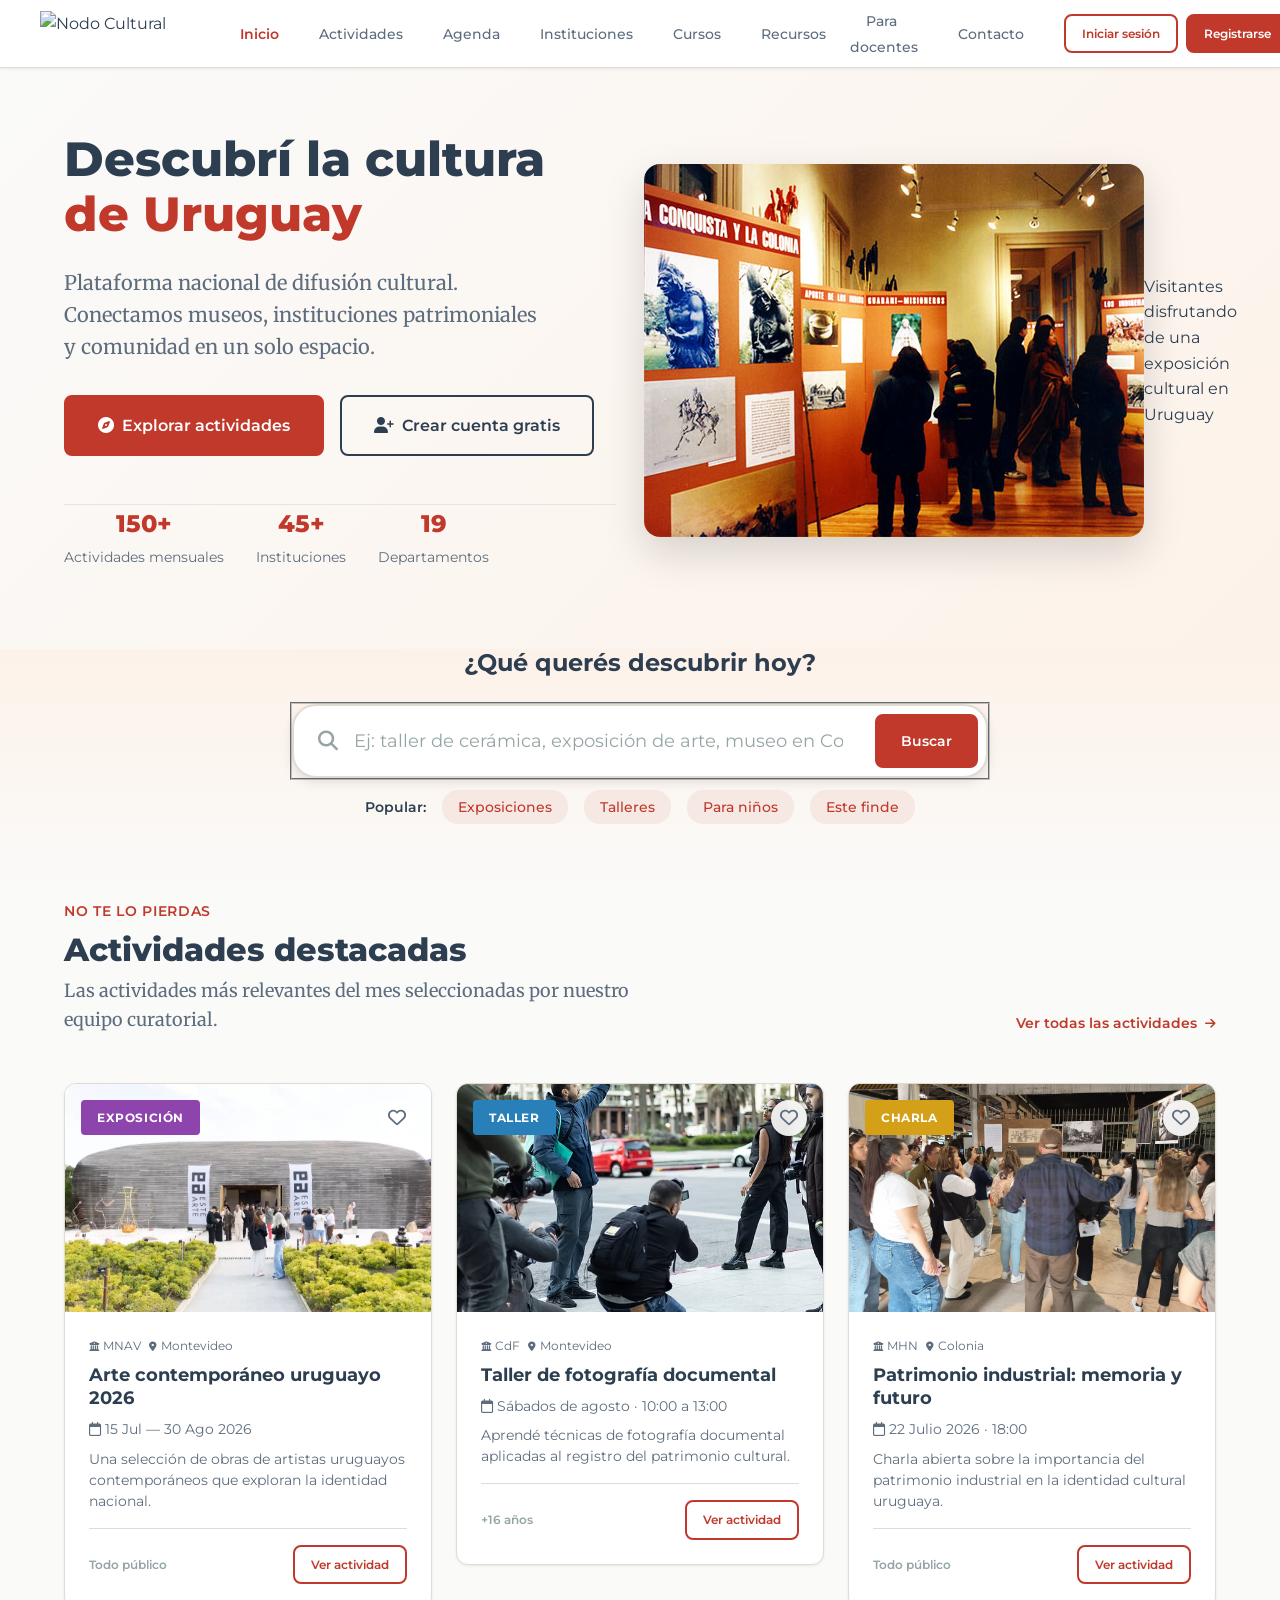
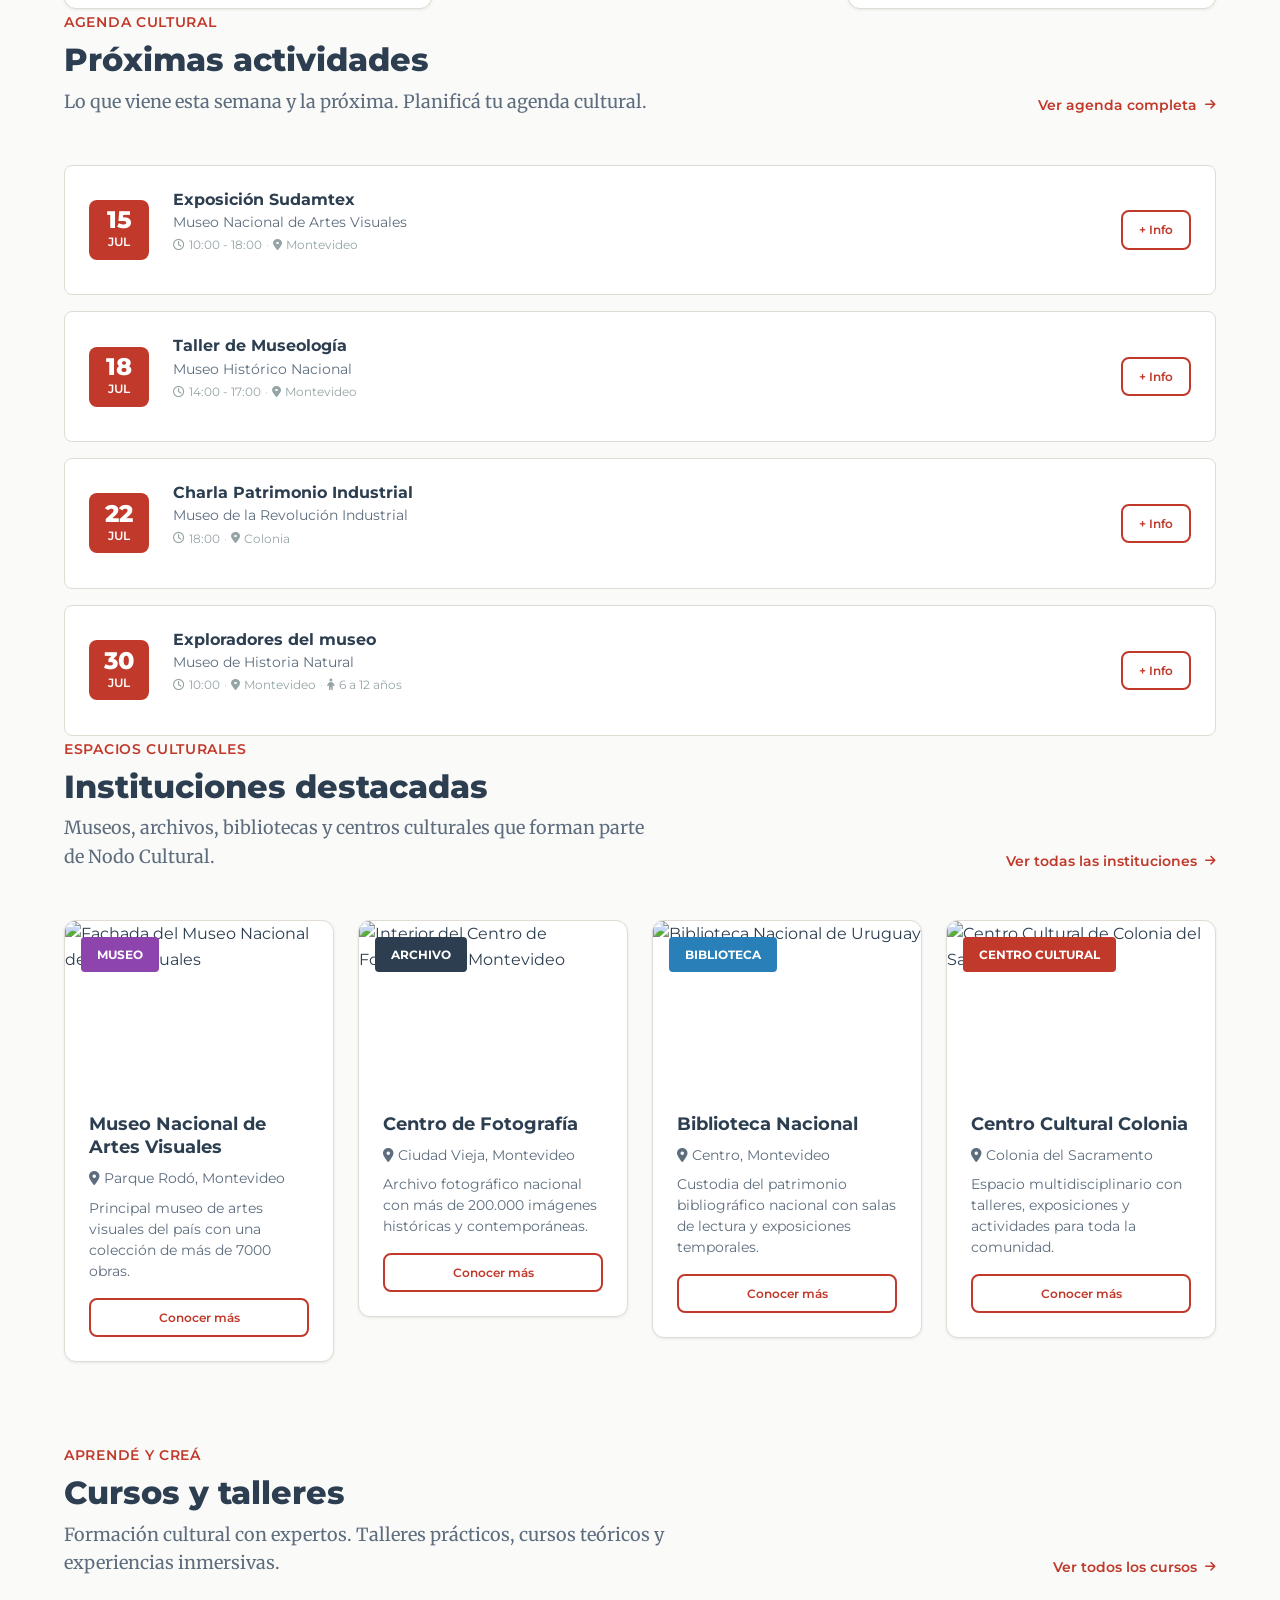
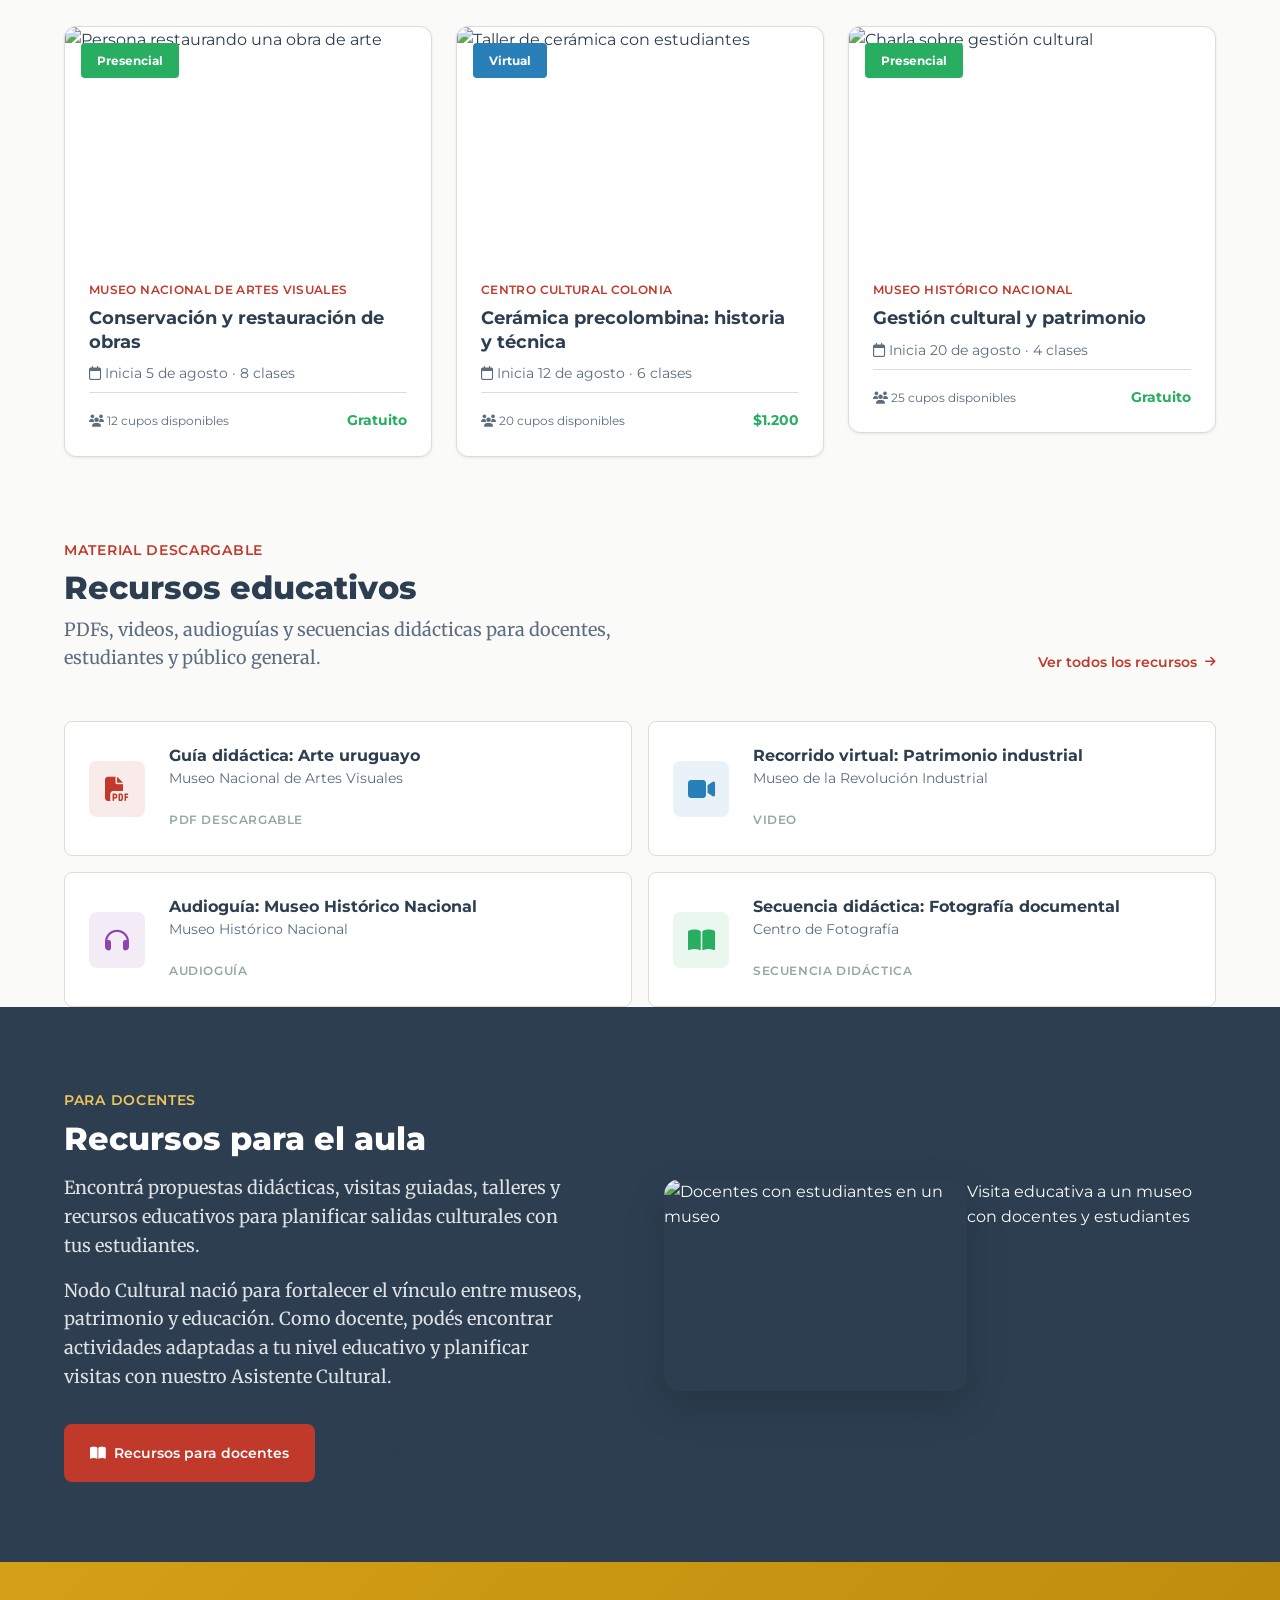
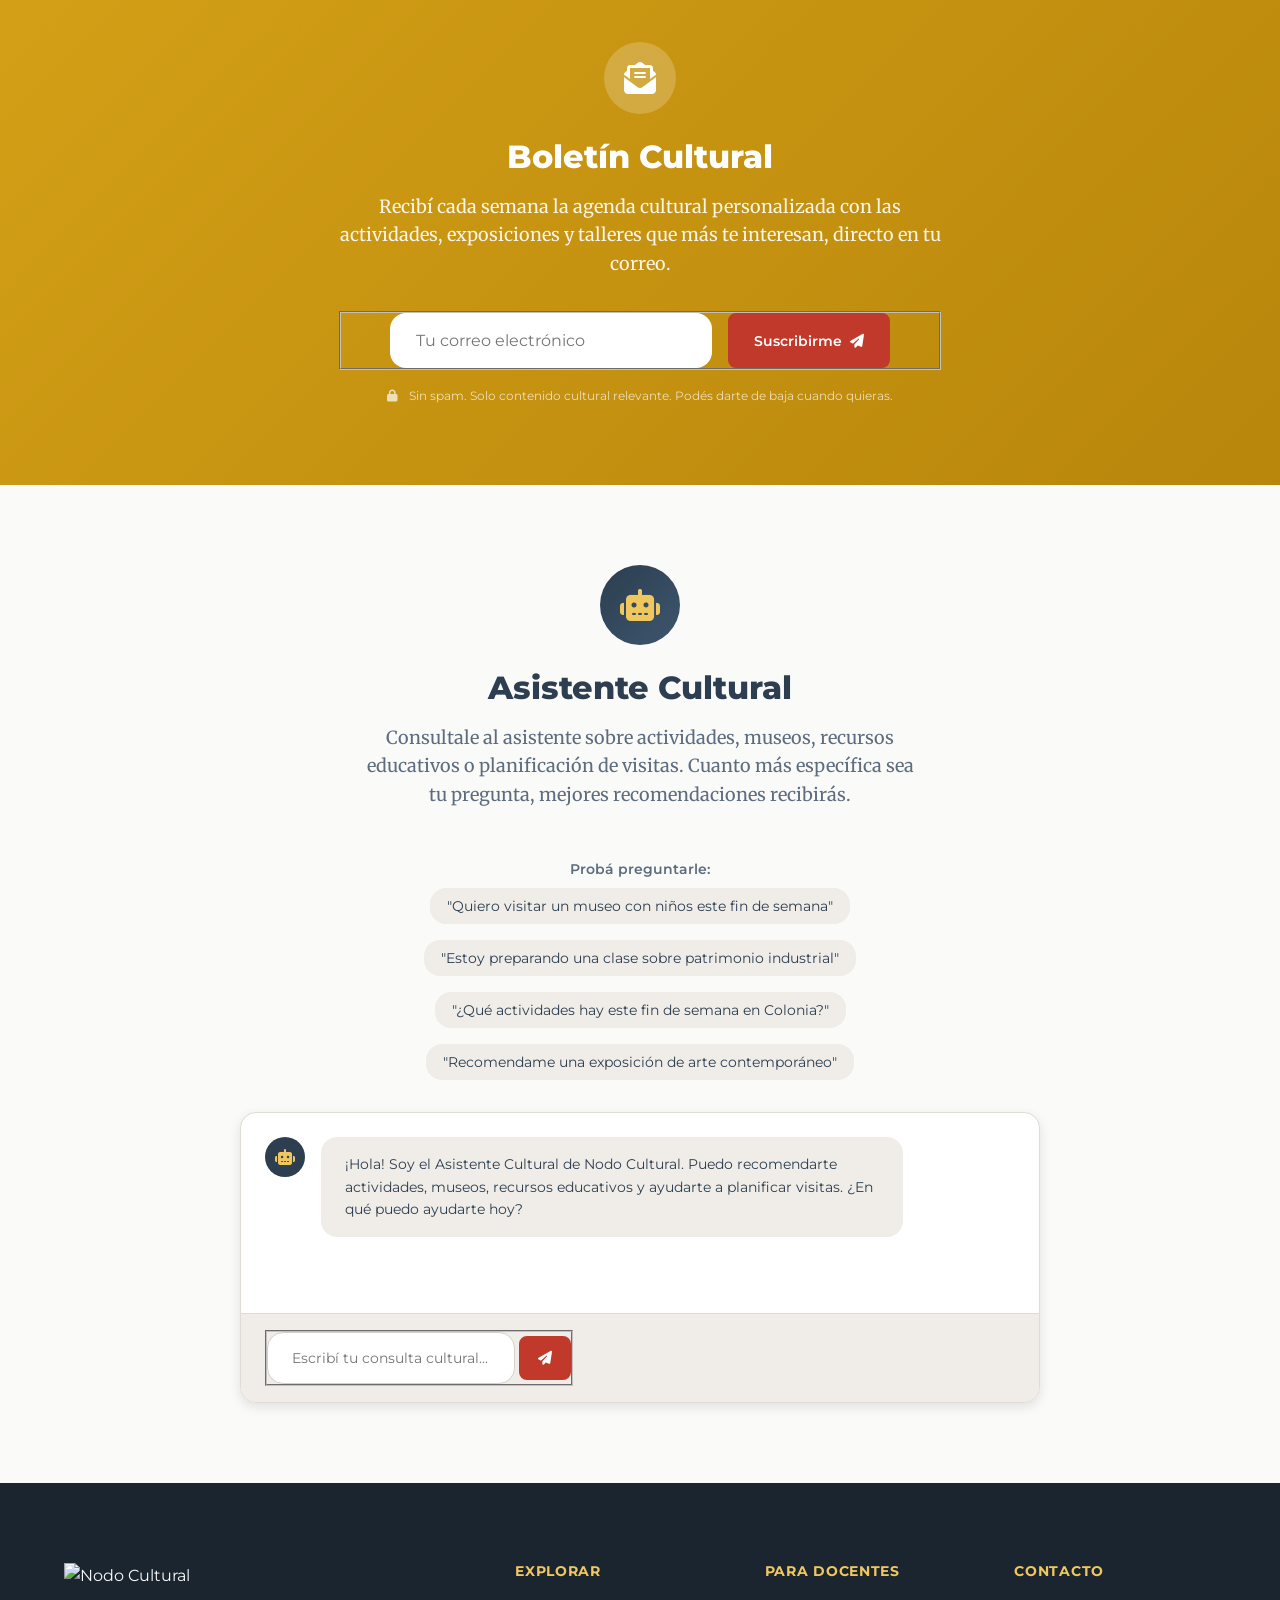
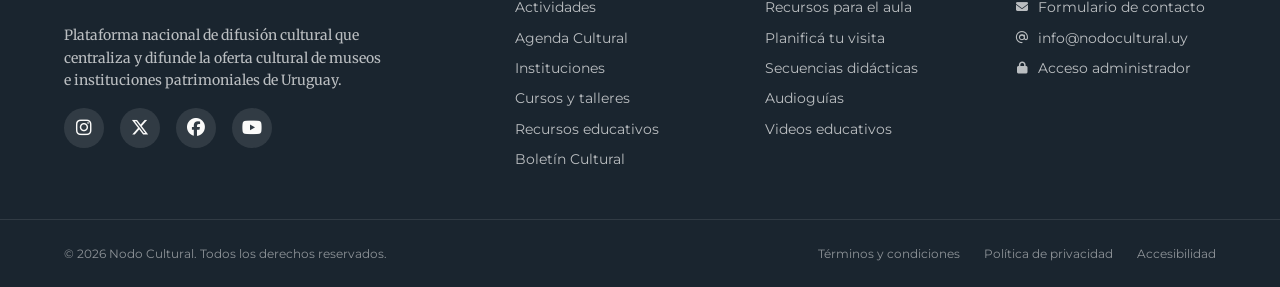
==== commit 6865430f: "Rearmado de html semantico" ====
--- a/index.html
+++ b/index.html
@@ -12,31 +12,29 @@
     
     <link rel="stylesheet" href="https://cdnjs.cloudflare.com/ajax/libs/font-awesome/6.4.0/css/all.min.css">
     
- <link rel="stylesheet" href="css/style.css">
-<link rel="stylesheet" href="css/componentes.css?v=1.0">
+    <link rel="stylesheet" href="frontend/css/style.css">
 </head>
 <body>
     <a href="#contenido-principal" class="skip-link">Saltar al contenido principal</a>
-    <header class="header">
+    <header class="header" role="banner">
         <nav class="navbar contenedor" aria-label="Navegación principal">
-
-            <a href="index.html" class="navbar__logo">
-                <img src="assets/imagenes/logo-nodo-cultural.png" alt="Nodo Cultural - Inicio" width="180" height="50">
+            <a href="index.html" class="navbar__logo" aria-label="Nodo Cultural - Inicio">
+                <img src="assets/imagenes/logo-nodo-cultural.png" alt="Nodo Cultural" width="180" height="50">
             </a>
 
             <button class="navbar__toggle" aria-label="Abrir menú de navegación" aria-expanded="false">
                 <span class="navbar__toggle-icon"></span>
             </button>
 
-            <ul class="navbar__menu">
-                <li><a href="index.html" class="navbar__link navbar__link--activo" aria-current="page">Inicio</a></li>
-                <li><a href="catalogo.html" class="navbar__link">Actividades</a></li>
-                <li><a href="agenda.html" class="navbar__link">Agenda</a></li>
-                <li><a href="museos.html" class="navbar__link">Instituciones</a></li>
-                <li><a href="cursos.html" class="navbar__link">Cursos</a></li>
-                <li><a href="recursos.html" class="navbar__link">Recursos</a></li>
-                <li><a href="instituciones-educativas.html" class="navbar__link">Para docentes</a></li>
-                <li><a href="contacto.html" class="navbar__link">Contacto</a></li>
+            <ul class="navbar__menu" role="menubar">
+                <li role="none"><a href="index.html" class="navbar__link navbar__link--activo" aria-current="page" role="menuitem">Inicio</a></li>
+                <li role="none"><a href="catalogo.html" class="navbar__link" role="menuitem">Actividades</a></li>
+                <li role="none"><a href="agenda.html" class="navbar__link" role="menuitem">Agenda</a></li>
+                <li role="none"><a href="museos.html" class="navbar__link" role="menuitem">Instituciones</a></li>
+                <li role="none"><a href="cursos.html" class="navbar__link" role="menuitem">Cursos</a></li>
+                <li role="none"><a href="recursos.html" class="navbar__link" role="menuitem">Recursos</a></li>
+                <li role="none"><a href="instituciones-educativas.html" class="navbar__link" role="menuitem">Para docentes</a></li>
+                <li role="none"><a href="contacto.html" class="navbar__link" role="menuitem">Contacto</a></li>
             </ul>
 
             <div class="navbar__sesion">
@@ -44,529 +42,585 @@
                 <a href="registro.html" class="btn btn--primario btn--sm">Registrarse</a>
             </div>
         </nav>
-
-<main id="contenido-principal">
-    <section class="hero">
-        <div class="hero__contenido contenedor">
-            <div class="hero__texto">
-                <h1 class="hero__titulo">
-                    Descubrí la cultura<br>
-                    <span class="hero__titulo--destacado">de Uruguay</span>
-                </h1>
-                <p class="hero__descripcion">
-                    Plataforma nacional de difusión cultural. Conectamos museos, 
-                    instituciones patrimoniales y comunidad en un solo espacio.
-                </p>
-                <div class="hero__acciones">
-                    <a href="catalogo.html" class="btn btn--primario btn--grande">
-                        <i class="fa-solid fa-compass" aria-hidden="true"></i>
-                        Explorar actividades
+    </header>
+
+    <main id="contenido-principal" role="main">
+
+        <section class="hero" aria-labelledby="hero-titulo">
+            <div class="hero__contenido contenedor">
+                <div class="hero__texto">
+                    <h1 id="hero-titulo" class="hero__titulo">
+                        Descubrí la cultura<br>
+                        <span class="hero__titulo--destacado">de Uruguay</span>
+                    </h1>
+                    <p class="hero__descripcion">
+                        Plataforma nacional de difusión cultural. Conectamos museos, 
+                        instituciones patrimoniales y comunidad en un solo espacio.
+                    </p>
+                    <div class="hero__acciones">
+                        <a href="catalogo.html" class="btn btn--primario btn--grande">
+                            <i class="fa-solid fa-compass" aria-hidden="true"></i>
+                            Explorar actividades
+                        </a>
+                        <a href="registro.html" class="btn btn--secundario btn--grande">
+                            <i class="fa-solid fa-user-plus" aria-hidden="true"></i>
+                            Crear cuenta gratis
+                        </a>
+                    </div>
+
+                    <ul class="hero__stats" aria-label="Estadísticas de la plataforma">
+                        <li class="hero__stat">
+                            <span class="hero__stat-numero">150+</span>
+                            <span class="hero__stat-texto">Actividades mensuales</span>
+                        </li>
+                        <li class="hero__stat">
+                            <span class="hero__stat-numero">45+</span>
+                            <span class="hero__stat-texto">Instituciones</span>
+                        </li>
+                        <li class="hero__stat">
+                            <span class="hero__stat-numero">19</span>
+                            <span class="hero__stat-texto">Departamentos</span>
+                        </li>
+                    </ul>
+                </div>
+
+                <figure class="hero__imagen">
+                    <img src="imagenes/exposicion-indigenas-de-uruguay-personas-apreciando-obras.jpg" alt="Personas recorriendo una exposición cultural" width="600" height="450" loading="eager">
+                    <figcaption>Visitantes disfrutando de una exposición cultural en Uruguay</figcaption>
+                </figure>
+            </div>
+        </section>
+
+        <section class="buscador-rapido" aria-labelledby="buscador-titulo">
+            <div class="buscador-rapido__contenido contenedor">
+                <h2 id="buscador-titulo" class="buscador-rapido__titulo">¿Qué querés descubrir hoy?</h2>
+                <form class="buscador-rapido__form" role="search" action="catalogo.html" method="get">
+                    <fieldset>
+                        <legend class="sr-only">Buscador de actividades culturales</legend>
+                        <div class="buscador-rapido__input-group">
+                            <i class="fa-solid fa-magnifying-glass buscador-rapido__icono" aria-hidden="true"></i>
+                            <input 
+                                type="search" 
+                                name="q" 
+                                class="buscador-rapido__input"
+                                placeholder="Ej: taller de cerámica, exposición de arte, museo en Colonia..." 
+                                aria-label="Buscar actividades, museos o recursos"
+                            >
+                            <button type="submit" class="btn btn--primario buscador-rapido__boton">
+                                Buscar
+                            </button>
+                        </div>
+                    </fieldset>
+                </form>
+
+                <aside class="buscador-rapido__sugerencias" aria-label="Búsquedas populares">
+                    <span>Popular:</span>
+                    <ul>
+                        <li><a href="catalogo.html?q=exposicion">Exposiciones</a></li>
+                        <li><a href="catalogo.html?q=taller">Talleres</a></li>
+                        <li><a href="catalogo.html?q=infantil">Para niños</a></li>
+                        <li><a href="catalogo.html?q=fin+de+semana">Este finde</a></li>
+                    </ul>
+                </aside>
+            </div>
+        </section>
+
+        <section class="destacados contenedor" aria-labelledby="destacados-titulo">
+            <header class="seccion-header">
+                <div class="seccion-header__texto">
+                    <span class="seccion-header__etiqueta">No te lo pierdas</span>
+                    <h2 id="destacados-titulo" class="seccion-header__titulo">Actividades destacadas</h2>
+                    <p class="seccion-header__descripcion">Las actividades más relevantes del mes seleccionadas por nuestro equipo curatorial.</p>
+                </div>
+                <a href="catalogo.html" class="seccion-header__link">
+                    Ver todas las actividades
+                    <i class="fa-solid fa-arrow-right" aria-hidden="true"></i>
+                </a>
+            </header>
+
+            <ul class="cards-grid">
+                <li>
+                    <article class="card card--actividad" aria-labelledby="actividad1-titulo">
+                        <figure class="card__imagen">
+                            <img src="imagenes/Artecontemporaneouruguayo2026.jpg" alt="Obra de arte contemporáneo uruguayo" loading="lazy">
+                            <figcaption class="sr-only">Obra de arte contemporáneo uruguayo</figcaption>
+                            <span class="card__categoria">Exposición</span>
+                            <button class="card__favorito" aria-label="Guardar en favoritos">
+                                <i class="fa-regular fa-heart" aria-hidden="true"></i>
+                            </button>
+                        </figure>
+                        <div class="card__cuerpo">
+                            <ul class="card__tags">
+                                <li class="card__tag"><i class="fa-solid fa-building-columns" aria-hidden="true"></i> MNAV</li>
+                                <li class="card__tag"><i class="fa-solid fa-location-dot" aria-hidden="true"></i> Montevideo</li>
+                            </ul>
+                            <h3 id="actividad1-titulo" class="card__titulo">Arte contemporáneo uruguayo 2026</h3>
+                            <p class="card__fecha">
+                                <i class="fa-regular fa-calendar" aria-hidden="true"></i> 
+                                15 Jul — 30 Ago 2026
+                            </p>
+                            <p class="card__descripcion">Una selección de obras de artistas uruguayos contemporáneos que exploran la identidad nacional.</p>
+                            <footer class="card__footer">
+                                <span class="card__edad">Todo público</span>
+                                <a href="actividad.html" class="btn btn--outline btn--sm" aria-label="Ver actividad: Arte contemporáneo uruguayo 2026">
+                                    Ver actividad
+                                </a>
+                            </footer>
+                        </div>
+                    </article>
+                </li>
+                <li>
+                    <article class="card card--actividad" aria-labelledby="actividad2-titulo">
+                        <figure class="card__imagen">
+                            <img src="imagenes/fotografia.jpg" alt="Personas en un taller de fotografía" loading="lazy">
+                            <figcaption class="sr-only">Taller de fotografía documental</figcaption>
+                            <span class="card__categoria card__categoria--taller">Taller</span>
+                            <button class="card__favorito" aria-label="Guardar en favoritos">
+                                <i class="fa-regular fa-heart" aria-hidden="true"></i>
+                            </button>
+                        </figure>
+                        <div class="card__cuerpo">
+                            <ul class="card__tags">
+                                <li class="card__tag"><i class="fa-solid fa-building-columns" aria-hidden="true"></i> CdF</li>
+                                <li class="card__tag"><i class="fa-solid fa-location-dot" aria-hidden="true"></i> Montevideo</li>
+                            </ul>
+                            <h3 id="actividad2-titulo" class="card__titulo">Taller de fotografía documental</h3>
+                            <p class="card__fecha">
+                                <i class="fa-regular fa-calendar" aria-hidden="true"></i> 
+                                Sábados de agosto · 10:00 a 13:00
+                            </p>
+                            <p class="card__descripcion">Aprendé técnicas de fotografía documental aplicadas al registro del patrimonio cultural.</p>
+                            <footer class="card__footer">
+                                <span class="card__edad">+16 años</span>
+                                <a href="actividad.html" class="btn btn--outline btn--sm" aria-label="Ver actividad: Taller de fotografía documental">
+                                    Ver actividad
+                                </a>
+                            </footer>
+                        </div>
+                    </article>
+                </li>
+                <li>
+                    <article class="card card--actividad" aria-labelledby="actividad3-titulo">
+                        <figure class="card__imagen">
+                            <img src="imagenes/charlasobrepatrimonioindustrialenmuseo.jpg" alt="Charla sobre patrimonio industrial en museo" loading="lazy">
+                            <figcaption class="sr-only">Charla sobre patrimonio industrial</figcaption>
+                            <span class="card__categoria card__categoria--charla">Charla</span>
+                            <button class="card__favorito" aria-label="Guardar en favoritos">
+                                <i class="fa-regular fa-heart" aria-hidden="true"></i>
+                            </button>
+                        </figure>
+                        <div class="card__cuerpo">
+                            <ul class="card__tags">
+                                <li class="card__tag"><i class="fa-solid fa-building-columns" aria-hidden="true"></i> MHN</li>
+                                <li class="card__tag"><i class="fa-solid fa-location-dot" aria-hidden="true"></i> Colonia</li>
+                            </ul>
+                            <h3 id="actividad3-titulo" class="card__titulo">Patrimonio industrial: memoria y futuro</h3>
+                            <p class="card__fecha">
+                                <i class="fa-regular fa-calendar" aria-hidden="true"></i> 
+                                22 Julio 2026 · 18:00
+                            </p>
+                            <p class="card__descripcion">Charla abierta sobre la importancia del patrimonio industrial en la identidad cultural uruguaya.</p>
+                            <footer class="card__footer">
+                                <span class="card__edad">Todo público</span>
+                                <a href="actividad.html" class="btn btn--outline btn--sm" aria-label="Ver actividad: Patrimonio industrial: memoria y futuro">
+                                    Ver actividad
+                                </a>
+                            </footer>
+                        </div>
+                    </article>
+                </li>
+            </ul>
+        </section>
+        <section class="proximas contenedor" aria-labelledby="proximas-titulo">
+            <header class="seccion-header">
+                <div class="seccion-header__texto">
+                    <span class="seccion-header__etiqueta">Agenda Cultural</span>
+                    <h2 id="proximas-titulo" class="seccion-header__titulo">Próximas actividades</h2>
+                    <p class="seccion-header__descripcion">Lo que viene esta semana y la próxima. Planificá tu agenda cultural.</p>
+                </div>
+                <a href="agenda.html" class="seccion-header__link">
+                    Ver agenda completa
+                    <i class="fa-solid fa-arrow-right" aria-hidden="true"></i>
+                </a>
+            </header>
+            <ul class="proximas__lista">
+                <li class="actividad-mini">
+                    <div class="actividad-mini__fecha">
+                        <span class="actividad-mini__dia">15</span>
+                        <span class="actividad-mini__mes">JUL</span>
+                    </div>
+                    <div class="actividad-mini__info">
+                        <h3 class="actividad-mini__titulo">Exposición Sudamtex</h3>
+                        <p class="actividad-mini__institucion">Museo Nacional de Artes Visuales</p>
+                        <p class="actividad-mini__detalle">
+                            <i class="fa-regular fa-clock" aria-hidden="true"></i> 10:00 - 18:00
+                            <span class="actividad-mini__separador" aria-hidden="true">·</span>
+                            <i class="fa-solid fa-location-dot" aria-hidden="true"></i> Montevideo
+                        </p>
+                    </div>
+                    <a href="actividad.html" class="btn btn--outline btn--sm" aria-label="Más información sobre Exposición Sudamtex">+ Info</a>
+                </li>
+
+                <li class="actividad-mini">
+                    <div class="actividad-mini__fecha">
+                        <span class="actividad-mini__dia">18</span>
+                        <span class="actividad-mini__mes">JUL</span>
+                    </div>
+                    <div class="actividad-mini__info">
+                        <h3 class="actividad-mini__titulo">Taller de Museología</h3>
+                        <p class="actividad-mini__institucion">Museo Histórico Nacional</p>
+                        <p class="actividad-mini__detalle">
+                            <i class="fa-regular fa-clock" aria-hidden="true"></i> 14:00 - 17:00
+                            <span class="actividad-mini__separador" aria-hidden="true">·</span>
+                            <i class="fa-solid fa-location-dot" aria-hidden="true"></i> Montevideo
+                        </p>
+                    </div>
+                    <a href="actividad.html" class="btn btn--outline btn--sm" aria-label="Más información sobre Taller de Museología">+ Info</a>
+                </li>
+
+                <li class="actividad-mini">
+                    <div class="actividad-mini__fecha">
+                        <span class="actividad-mini__dia">22</span>
+                        <span class="actividad-mini__mes">JUL</span>
+                    </div>
+                    <div class="actividad-mini__info">
+                        <h3 class="actividad-mini__titulo">Charla Patrimonio Industrial</h3>
+                        <p class="actividad-mini__institucion">Museo de la Revolución Industrial</p>
+                        <p class="actividad-mini__detalle">
+                            <i class="fa-regular fa-clock" aria-hidden="true"></i> 18:00
+                            <span class="actividad-mini__separador" aria-hidden="true">·</span>
+                            <i class="fa-solid fa-location-dot" aria-hidden="true"></i> Colonia
+                        </p>
+                    </div>
+                    <a href="actividad.html" class="btn btn--outline btn--sm" aria-label="Más información sobre Charla Patrimonio Industrial">+ Info</a>
+                </li>
+
+                <li class="actividad-mini">
+                    <div class="actividad-mini__fecha">
+                        <span class="actividad-mini__dia">30</span>
+                        <span class="actividad-mini__mes">JUL</span>
+                    </div>
+                    <div class="actividad-mini__info">
+                        <h3 class="actividad-mini__titulo">Exploradores del museo</h3>
+                        <p class="actividad-mini__institucion">Museo de Historia Natural</p>
+                        <p class="actividad-mini__detalle">
+                            <i class="fa-regular fa-clock" aria-hidden="true"></i> 10:00
+                            <span class="actividad-mini__separador" aria-hidden="true">·</span>
+                            <i class="fa-solid fa-location-dot" aria-hidden="true"></i> Montevideo
+                            <span class="actividad-mini__separador" aria-hidden="true">·</span>
+                            <i class="fa-solid fa-child" aria-hidden="true"></i> 6 a 12 años
+                        </p>
+                    </div>
+                    <a href="actividad.html" class="btn btn--outline btn--sm" aria-label="Más información sobre Exploradores del museo">+ Info</a>
+                </li>
+            </ul>
+        </section>
+        <section class="instituciones-destacadas contenedor" aria-labelledby="instituciones-titulo">
+            <header class="seccion-header">
+                <div class="seccion-header__texto">
+                    <span class="seccion-header__etiqueta">Espacios culturales</span>
+                    <h2 id="instituciones-titulo" class="seccion-header__titulo">Instituciones destacadas</h2>
+                    <p class="seccion-header__descripcion">Museos, archivos, bibliotecas y centros culturales que forman parte de Nodo Cultural.</p>
+                </div>
+                <a href="museos.html" class="seccion-header__link">
+                    Ver todas las instituciones
+                    <i class="fa-solid fa-arrow-right" aria-hidden="true"></i>
+                </a>
+            </header>
+
+            <ul class="cards-grid cards-grid--4">
+                <li>
+                    <article class="card card--institucion" aria-labelledby="inst1-titulo">
+                        <figure class="card__imagen">
+                            <img src="assets/imagenes/institucion1.jpg" alt="Fachada del Museo Nacional de Artes Visuales" loading="lazy">
+                            <figcaption class="sr-only">Museo Nacional de Artes Visuales</figcaption>
+                            <span class="card__tipo-institucion">Museo</span>
+                        </figure>
+                        <div class="card__cuerpo">
+                            <h3 id="inst1-titulo" class="card__titulo">Museo Nacional de Artes Visuales</h3>
+                            <p class="card__ubicacion">
+                                <i class="fa-solid fa-location-dot" aria-hidden="true"></i> 
+                                Parque Rodó, Montevideo
+                            </p>
+                            <p class="card__descripcion">Principal museo de artes visuales del país con una colección de más de 7000 obras.</p>
+                            <a href="museo.html" class="btn btn--outline btn--sm btn--full" aria-label="Conocer más sobre el Museo Nacional de Artes Visuales">Conocer más</a>
+                        </div>
+                    </article>
+                </li>
+
+                <li>
+                    <article class="card card--institucion" aria-labelledby="inst2-titulo">
+                        <figure class="card__imagen">
+                            <img src="assets/imagenes/institucion2.jpg" alt="Interior del Centro de Fotografía de Montevideo" loading="lazy">
+                            <figcaption class="sr-only">Centro de Fotografía</figcaption>
+                            <span class="card__tipo-institucion card__tipo-institucion--archivo">Archivo</span>
+                        </figure>
+                        <div class="card__cuerpo">
+                            <h3 id="inst2-titulo" class="card__titulo">Centro de Fotografía</h3>
+                            <p class="card__ubicacion">
+                                <i class="fa-solid fa-location-dot" aria-hidden="true"></i> 
+                                Ciudad Vieja, Montevideo
+                            </p>
+                            <p class="card__descripcion">Archivo fotográfico nacional con más de 200.000 imágenes históricas y contemporáneas.</p>
+                            <a href="museo.html" class="btn btn--outline btn--sm btn--full" aria-label="Conocer más sobre el Centro de Fotografía">Conocer más</a>
+                        </div>
+                    </article>
+                </li>
+
+                <li>
+                    <article class="card card--institucion" aria-labelledby="inst3-titulo">
+                        <figure class="card__imagen">
+                            <img src="assets/imagenes/institucion3.jpg" alt="Biblioteca Nacional de Uruguay" loading="lazy">
+                            <figcaption class="sr-only">Biblioteca Nacional</figcaption>
+                            <span class="card__tipo-institucion card__tipo-institucion--biblioteca">Biblioteca</span>
+                        </figure>
+                        <div class="card__cuerpo">
+                            <h3 id="inst3-titulo" class="card__titulo">Biblioteca Nacional</h3>
+                            <p class="card__ubicacion">
+                                <i class="fa-solid fa-location-dot" aria-hidden="true"></i> 
+                                Centro, Montevideo
+                            </p>
+                            <p class="card__descripcion">Custodia del patrimonio bibliográfico nacional con salas de lectura y exposiciones temporales.</p>
+                            <a href="museo.html" class="btn btn--outline btn--sm btn--full" aria-label="Conocer más sobre la Biblioteca Nacional">Conocer más</a>
+                        </div>
+                    </article>
+                </li>
+
+                <li>
+                    <article class="card card--institucion" aria-labelledby="inst4-titulo">
+                        <figure class="card__imagen">
+                            <img src="assets/imagenes/institucion4.jpg" alt="Centro Cultural de Colonia del Sacramento" loading="lazy">
+                            <figcaption class="sr-only">Centro Cultural Colonia</figcaption>
+                            <span class="card__tipo-institucion card__tipo-institucion--centro">Centro Cultural</span>
+                        </figure>
+                        <div class="card__cuerpo">
+                            <h3 id="inst4-titulo" class="card__titulo">Centro Cultural Colonia</h3>
+                            <p class="card__ubicacion">
+                                <i class="fa-solid fa-location-dot" aria-hidden="true"></i> 
+                                Colonia del Sacramento
+                            </p>
+                            <p class="card__descripcion">Espacio multidisciplinario con talleres, exposiciones y actividades para toda la comunidad.</p>
+                            <a href="museo.html" class="btn btn--outline btn--sm btn--full" aria-label="Conocer más sobre el Centro Cultural Colonia">Conocer más</a>
+                        </div>
+                    </article>
+                </li>
+            </ul>
+        </section>
+        <section class="cursos-home" aria-labelledby="cursos-titulo">
+            <div class="cursos-home__contenido contenedor">
+                <header class="seccion-header">
+                    <div class="seccion-header__texto">
+                        <span class="seccion-header__etiqueta">Aprendé y creá</span>
+                        <h2 id="cursos-titulo" class="seccion-header__titulo">Cursos y talleres</h2>
+                        <p class="seccion-header__descripcion">Formación cultural con expertos. Talleres prácticos, cursos teóricos y experiencias inmersivas.</p>
+                    </div>
+                    <a href="cursos.html" class="seccion-header__link">
+                        Ver todos los cursos
+                        <i class="fa-solid fa-arrow-right" aria-hidden="true"></i>
                     </a>
-                    <a href="registro.html" class="btn btn--secundario btn--grande">
-                        <i class="fa-solid fa-user-plus" aria-hidden="true"></i>
-                        Crear cuenta gratis
+                </header>
+
+                <ul class="cards-grid cards-grid--3">
+                    <li>
+                        <article class="card card--curso" aria-labelledby="curso1-titulo">
+                            <figure class="card__imagen">
+                                <img src="assets/imagenes/curso1.jpg" alt="Persona restaurando una obra de arte" loading="lazy">
+                                <figcaption class="sr-only">Conservación y restauración de obras</figcaption>
+                                <span class="card__modalidad">Presencial</span>
+                            </figure>
+                            <div class="card__cuerpo">
+                                <span class="card__institucion-curso">Museo Nacional de Artes Visuales</span>
+                                <h3 id="curso1-titulo" class="card__titulo">Conservación y restauración de obras</h3>
+                                <p class="card__fecha">
+                                    <i class="fa-regular fa-calendar" aria-hidden="true"></i> 
+                                    Inicia 5 de agosto · 8 clases
+                                </p>
+                                <footer class="card__footer">
+                                    <span class="card__cupos">
+                                        <i class="fa-solid fa-users" aria-hidden="true"></i> 
+                                        12 cupos disponibles
+                                    </span>
+                                    <span class="card__precio">Gratuito</span>
+                                </footer>
+                            </div>
+                        </article>
+                    </li>
+
+                    <li>
+                        <article class="card card--curso" aria-labelledby="curso2-titulo">
+                            <figure class="card__imagen">
+                                <img src="assets/imagenes/curso2.jpg" alt="Taller de cerámica con estudiantes" loading="lazy">
+                                <figcaption class="sr-only">Taller de cerámica precolombina</figcaption>
+                                <span class="card__modalidad card__modalidad--virtual">Virtual</span>
+                            </figure>
+                            <div class="card__cuerpo">
+                                <span class="card__institucion-curso">Centro Cultural Colonia</span>
+                                <h3 id="curso2-titulo" class="card__titulo">Cerámica precolombina: historia y técnica</h3>
+                                <p class="card__fecha">
+                                    <i class="fa-regular fa-calendar" aria-hidden="true"></i> 
+                                    Inicia 12 de agosto · 6 clases
+                                </p>
+                                <footer class="card__footer">
+                                    <span class="card__cupos">
+                                        <i class="fa-solid fa-users" aria-hidden="true"></i> 
+                                        20 cupos disponibles
+                                    </span>
+                                    <span class="card__precio">$1.200</span>
+                                </footer>
+                            </div>
+                        </article>
+                    </li>
+
+                    <li>
+                        <article class="card card--curso" aria-labelledby="curso3-titulo">
+                            <figure class="card__imagen">
+                                <img src="assets/imagenes/curso3.jpg" alt="Charla sobre gestión cultural" loading="lazy">
+                                <figcaption class="sr-only">Gestión cultural y patrimonio</figcaption>
+                                <span class="card__modalidad">Presencial</span>
+                            </figure>
+                            <div class="card__cuerpo">
+                                <span class="card__institucion-curso">Museo Histórico Nacional</span>
+                                <h3 id="curso3-titulo" class="card__titulo">Gestión cultural y patrimonio</h3>
+                                <p class="card__fecha">
+                                    <i class="fa-regular fa-calendar" aria-hidden="true"></i> 
+                                    Inicia 20 de agosto · 4 clases
+                                </p>
+                                <footer class="card__footer">
+                                    <span class="card__cupos">
+                                        <i class="fa-solid fa-users" aria-hidden="true"></i> 
+                                        25 cupos disponibles
+                                    </span>
+                                    <span class="card__precio">Gratuito</span>
+                                </footer>
+                            </div>
+                        </article>
+                    </li>
+                </ul>
+            </div>
+        </section>
+        <section class="recursos-home contenedor" aria-labelledby="recursos-titulo">
+            <header class="seccion-header">
+                <div class="seccion-header__texto">
+                    <span class="seccion-header__etiqueta">Material descargable</span>
+                    <h2 id="recursos-titulo" class="seccion-header__titulo">Recursos educativos</h2>
+                    <p class="seccion-header__descripcion">PDFs, videos, audioguías y secuencias didácticas para docentes, estudiantes y público general.</p>
+                </div>
+                <a href="recursos.html" class="seccion-header__link">
+                    Ver todos los recursos
+                    <i class="fa-solid fa-arrow-right" aria-hidden="true"></i>
+                </a>
+            </header>
+
+            <ul class="recursos-home__grid">
+                <li>
+                    <a href="recursos.html" class="recurso-card">
+                        <div class="recurso-card__icono">
+                            <i class="fa-solid fa-file-pdf" aria-hidden="true"></i>
+                        </div>
+                        <div class="recurso-card__info">
+                            <h3 class="recurso-card__titulo">Guía didáctica: Arte uruguayo</h3>
+                            <p class="recurso-card__institucion">Museo Nacional de Artes Visuales</p>
+                            <span class="recurso-card__tipo">PDF descargable</span>
+                        </div>
                     </a>
-                </div>
-                <div class="hero__stats">
-                    <div class="hero__stat">
-                        <span class="hero__stat-numero">150+</span>
-                        <span class="hero__stat-texto">Actividades mensuales</span>
-                    </div>
-                    <div class="hero__stat">
-                        <span class="hero__stat-numero">45+</span>
-                        <span class="hero__stat-texto">Instituciones</span>
-                    </div>
-                    <div class="hero__stat">
-                        <span class="hero__stat-numero">19</span>
-                        <span class="hero__stat-texto">Departamentos</span>
-                    </div>
-                </div>
-            </div>
-            <div class="hero__imagen">
-                <img src="assets/imagenes/hero-cultural.jpg" alt="Personas recorriendo una exposición cultural" width="600" height="450" loading="eager">
-            </div>
-        </div>
-    </section>
-    <section class="buscador-rapido" aria-label="Buscador principal">
-        <div class="buscador-rapido__contenido contenedor">
-            <h2 class="buscador-rapido__titulo">¿Qué querés descubrir hoy?</h2>
-            <form class="buscador-rapido__form" role="search" action="catalogo.html" method="get">
-                <div class="buscador-rapido__input-group">
-                    <i class="fa-solid fa-magnifying-glass buscador-rapido__icono" aria-hidden="true"></i>
-                    <input 
-                        type="search" 
-                        name="q" 
-                        class="buscador-rapido__input"
-                        placeholder="Ej: taller de cerámica, exposición de arte, museo en Colonia..." 
-                        aria-label="Buscar actividades, museos o recursos"
-                    >
-                    <button type="submit" class="btn btn--primario buscador-rapido__boton">
-                        Buscar
-                    </button>
-                </div>
-                <div class="buscador-rapido__sugerencias">
-                    <span>Popular:</span>
-                    <a href="catalogo.html?q=exposicion">Exposiciones</a>
-                    <a href="catalogo.html?q=taller">Talleres</a>
-                    <a href="catalogo.html?q=infantil">Para niños</a>
-                    <a href="catalogo.html?q=fin+de+semana">Este finde</a>
-                </div>
-            </form>
-        </div>
-    </section>
-<section class="destacados contenedor">
-    <div class="seccion-header">
-        <div class="seccion-header__texto">
-            <span class="seccion-header__etiqueta">No te lo pierdas</span>
-            <h2 class="seccion-header__titulo">Actividades destacadas</h2>
-            <p class="seccion-header__descripcion">Las actividades más relevantes del mes seleccionadas por nuestro equipo curatorial.</p>
-        </div>
-        <a href="catalogo.html" class="seccion-header__link">
-            Ver todas las actividades
-            <i class="fa-solid fa-arrow-right" aria-hidden="true"></i>
-        </a>
-    </div>
-
-    <div class="cards-grid">
-        <article class="card card--actividad">
-            <div class="card__imagen">
-                <img src="assets/imagenes/actividad1.jpg" alt="Obra de arte contemporáneo uruguayo" loading="lazy">
-                <span class="card__categoria">Exposición</span>
-                <button class="card__favorito" aria-label="Guardar en favoritos">
-                    <i class="fa-regular fa-heart"></i>
-                </button>
-            </div>
-            <div class="card__cuerpo">
-                <div class="card__tags">
-                    <span class="card__tag"><i class="fa-solid fa-building-columns" aria-hidden="true"></i> MNAV</span>
-                    <span class="card__tag"><i class="fa-solid fa-location-dot" aria-hidden="true"></i> Montevideo</span>
-                </div>
-                <h3 class="card__titulo">Arte contemporáneo uruguayo 2026</h3>
-                <p class="card__fecha">
-                    <i class="fa-regular fa-calendar" aria-hidden="true"></i> 
-                    15 Jul — 30 Ago 2026
-                </p>
-                <p class="card__descripcion">Una selección de obras de artistas uruguayos contemporáneos que exploran la identidad nacional.</p>
-                <div class="card__footer">
-                    <span class="card__edad">Todo público</span>
-                    <a href="actividad.html" class="btn btn--outline btn--sm">
-                        Ver actividad
-                        <span class="sr-only">Arte contemporáneo uruguayo 2026</span>
+                </li>
+                <li>
+                    <a href="recursos.html" class="recurso-card">
+                        <div class="recurso-card__icono recurso-card__icono--video">
+                            <i class="fa-solid fa-video" aria-hidden="true"></i>
+                        </div>
+                        <div class="recurso-card__info">
+                            <h3 class="recurso-card__titulo">Recorrido virtual: Patrimonio industrial</h3>
+                            <p class="recurso-card__institucion">Museo de la Revolución Industrial</p>
+                            <span class="recurso-card__tipo">Video</span>
+                        </div>
                     </a>
-                </div>
-            </div>
-        </article>
-        <article class="card card--actividad">
-            <div class="card__imagen">
-                <img src="assets/imagenes/actividad2.jpg" alt="Personas en un taller de fotografía" loading="lazy">
-                <span class="card__categoria card__categoria--taller">Taller</span>
-                <button class="card__favorito" aria-label="Guardar en favoritos">
-                    <i class="fa-regular fa-heart"></i>
-                </button>
-            </div>
-            <div class="card__cuerpo">
-                <div class="card__tags">
-                    <span class="card__tag"><i class="fa-solid fa-building-columns" aria-hidden="true"></i> CdF</span>
-                    <span class="card__tag"><i class="fa-solid fa-location-dot" aria-hidden="true"></i> Montevideo</span>
-                </div>
-                <h3 class="card__titulo">Taller de fotografía documental</h3>
-                <p class="card__fecha">
-                    <i class="fa-regular fa-calendar" aria-hidden="true"></i> 
-                    Sábados de agosto · 10:00 a 13:00
-                </p>
-                <p class="card__descripcion">Aprendé técnicas de fotografía documental aplicadas al registro del patrimonio cultural.</p>
-                <div class="card__footer">
-                    <span class="card__edad">+16 años</span>
-                    <a href="actividad.html" class="btn btn--outline btn--sm">
-                        Ver actividad
-                        <span class="sr-only">Taller de fotografía documental</span>
+                </li>
+                <li>
+                    <a href="recursos.html" class="recurso-card">
+                        <div class="recurso-card__icono recurso-card__icono--audio">
+                            <i class="fa-solid fa-headphones" aria-hidden="true"></i>
+                        </div>
+                        <div class="recurso-card__info">
+                            <h3 class="recurso-card__titulo">Audioguía: Museo Histórico Nacional</h3>
+                            <p class="recurso-card__institucion">Museo Histórico Nacional</p>
+                            <span class="recurso-card__tipo">Audioguía</span>
+                        </div>
                     </a>
-                </div>
-            </div>
-        </article>
-        <article class="card card--actividad">
-            <div class="card__imagen">
-                <img src="assets/imagenes/actividad3.jpg" alt="Charla sobre patrimonio industrial en museo" loading="lazy">
-                <span class="card__categoria card__categoria--charla">Charla</span>
-                <button class="card__favorito" aria-label="Guardar en favoritos">
-                    <i class="fa-regular fa-heart"></i>
-                </button>
-            </div>
-            <div class="card__cuerpo">
-                <div class="card__tags">
-                    <span class="card__tag"><i class="fa-solid fa-building-columns" aria-hidden="true"></i> MHN</span>
-                    <span class="card__tag"><i class="fa-solid fa-location-dot" aria-hidden="true"></i> Colonia</span>
-                </div>
-                <h3 class="card__titulo">Patrimonio industrial: memoria y futuro</h3>
-                <p class="card__fecha">
-                    <i class="fa-regular fa-calendar" aria-hidden="true"></i> 
-                    22 Julio 2026 · 18:00
-                </p>
-                <p class="card__descripcion">Charla abierta sobre la importancia del patrimonio industrial en la identidad cultural uruguaya.</p>
-                <div class="card__footer">
-                    <span class="card__edad">Todo público</span>
-                    <a href="actividad.html" class="btn btn--outline btn--sm">
-                        Ver actividad
-                        <span class="sr-only">Patrimonio industrial: memoria y futuro</span>
+                </li>
+                <li>
+                    <a href="recursos.html" class="recurso-card">
+                        <div class="recurso-card__icono recurso-card__icono--didactica">
+                            <i class="fa-solid fa-book-open" aria-hidden="true"></i>
+                        </div>
+                        <div class="recurso-card__info">
+                            <h3 class="recurso-card__titulo">Secuencia didáctica: Fotografía documental</h3>
+                            <p class="recurso-card__institucion">Centro de Fotografía</p>
+                            <span class="recurso-card__tipo">Secuencia didáctica</span>
+                        </div>
                     </a>
-                </div>
-            </div>
-        </article>
-
-    </div>
-</section>
-<section class="proximas contenedor">
-    <div class="seccion-header">
-        <div class="seccion-header__texto">
-            <span class="seccion-header__etiqueta">Agenda Cultural</span>
-            <h2 class="seccion-header__titulo">Próximas actividades</h2>
-            <p class="seccion-header__descripcion">Lo que viene esta semana y la próxima. Planificá tu agenda cultural.</p>
-        </div>
-        <a href="agenda.html" class="seccion-header__link">
-            Ver agenda completa
-            <i class="fa-solid fa-arrow-right" aria-hidden="true"></i>
-        </a>
-    </div>
-
-    <div class="proximas__lista">
-        <div class="actividad-mini">
-            <div class="actividad-mini__fecha">
-                <span class="actividad-mini__dia">15</span>
-                <span class="actividad-mini__mes">JUL</span>
-            </div>
-            <div class="actividad-mini__info">
-                <h3 class="actividad-mini__titulo">Exposición Sudamtex</h3>
-                <p class="actividad-mini__institucion">Museo Nacional de Artes Visuales</p>
-                <p class="actividad-mini__detalle">
-                    <i class="fa-regular fa-clock" aria-hidden="true"></i> 10:00 - 18:00
-                    <span class="actividad-mini__separador">·</span>
-                    <i class="fa-solid fa-location-dot" aria-hidden="true"></i> Montevideo
-                </p>
-            </div>
-            <a href="actividad.html" class="btn btn--outline btn--sm">+ Info</a>
-        </div>
-        <div class="actividad-mini">
-            <div class="actividad-mini__fecha">
-                <span class="actividad-mini__dia">18</span>
-                <span class="actividad-mini__mes">JUL</span>
-            </div>
-            <div class="actividad-mini__info">
-                <h3 class="actividad-mini__titulo">Taller de Museología</h3>
-                <p class="actividad-mini__institucion">Museo Histórico Nacional</p>
-                <p class="actividad-mini__detalle">
-                    <i class="fa-regular fa-clock" aria-hidden="true"></i> 14:00 - 17:00
-                    <span class="actividad-mini__separador">·</span>
-                    <i class="fa-solid fa-location-dot" aria-hidden="true"></i> Montevideo
-                </p>
-            </div>
-            <a href="actividad.html" class="btn btn--outline btn--sm">+ Info</a>
-        </div>
-        <div class="actividad-mini">
-            <div class="actividad-mini__fecha">
-                <span class="actividad-mini__dia">22</span>
-                <span class="actividad-mini__mes">JUL</span>
-            </div>
-            <div class="actividad-mini__info">
-                <h3 class="actividad-mini__titulo">Charla Patrimonio Industrial</h3>
-                <p class="actividad-mini__institucion">Museo de la Revolución Industrial</p>
-                <p class="actividad-mini__detalle">
-                    <i class="fa-regular fa-clock" aria-hidden="true"></i> 18:00
-                    <span class="actividad-mini__separador">·</span>
-                    <i class="fa-solid fa-location-dot" aria-hidden="true"></i> Colonia
-                </p>
-            </div>
-            <a href="actividad.html" class="btn btn--outline btn--sm">+ Info</a>
-        </div>
-        <div class="actividad-mini">
-            <div class="actividad-mini__fecha">
-                <span class="actividad-mini__dia">30</span>
-                <span class="actividad-mini__mes">JUL</span>
-            </div>
-            <div class="actividad-mini__info">
-                <h3 class="actividad-mini__titulo">Exploradores del museo</h3>
-                <p class="actividad-mini__institucion">Museo de Historia Natural</p>
-                <p class="actividad-mini__detalle">
-                    <i class="fa-regular fa-clock" aria-hidden="true"></i> 10:00
-                    <span class="actividad-mini__separador">·</span>
-                    <i class="fa-solid fa-location-dot" aria-hidden="true"></i> Montevideo
-                    <span class="actividad-mini__separador">·</span>
-                    <i class="fa-solid fa-child" aria-hidden="true"></i> 6 a 12 años
-                </p>
-            </div>
-            <a href="actividad.html" class="btn btn--outline btn--sm">+ Info</a>
-        </div>
-
-    </div>
-</section>
-<section class="instituciones-destacadas contenedor">
-    <div class="seccion-header">
-        <div class="seccion-header__texto">
-            <span class="seccion-header__etiqueta">Espacios culturales</span>
-            <h2 class="seccion-header__titulo">Instituciones destacadas</h2>
-            <p class="seccion-header__descripcion">Museos, archivos, bibliotecas y centros culturales que forman parte de Nodo Cultural.</p>
-        </div>
-        <a href="museos.html" class="seccion-header__link">
-            Ver todas las instituciones
-            <i class="fa-solid fa-arrow-right" aria-hidden="true"></i>
-        </a>
-    </div>
-
-    <div class="cards-grid cards-grid--4">
-        <article class="card card--institucion">
-            <div class="card__imagen">
-                <img src="assets/imagenes/institucion1.jpg" alt="Fachada del Museo Nacional de Artes Visuales" loading="lazy">
-                <span class="card__tipo-institucion">Museo</span>
-            </div>
-            <div class="card__cuerpo">
-                <h3 class="card__titulo">Museo Nacional de Artes Visuales</h3>
-                <p class="card__ubicacion">
-                    <i class="fa-solid fa-location-dot" aria-hidden="true"></i> 
-                    Parque Rodó, Montevideo
-                </p>
-                <p class="card__descripcion">Principal museo de artes visuales del país con una colección de más de 7000 obras.</p>
-                <a href="museo.html" class="btn btn--outline btn--sm btn--full">Conocer más</a>
-            </div>
-        </article>
-        <article class="card card--institucion">
-            <div class="card__imagen">
-                <img src="assets/imagenes/institucion2.jpg" alt="Interior del Centro de Fotografía de Montevideo" loading="lazy">
-                <span class="card__tipo-institucion card__tipo-institucion--archivo">Archivo</span>
-            </div>
-            <div class="card__cuerpo">
-                <h3 class="card__titulo">Centro de Fotografía</h3>
-                <p class="card__ubicacion">
-                    <i class="fa-solid fa-location-dot" aria-hidden="true"></i> 
-                    Ciudad Vieja, Montevideo
-                </p>
-                <p class="card__descripcion">Archivo fotográfico nacional con más de 200.000 imágenes históricas y contemporáneas.</p>
-                <a href="museo.html" class="btn btn--outline btn--sm btn--full">Conocer más</a>
-            </div>
-        </article>
-        <article class="card card--institucion">
-            <div class="card__imagen">
-                <img src="assets/imagenes/institucion3.jpg" alt="Biblioteca Nacional de Uruguay" loading="lazy">
-                <span class="card__tipo-institucion card__tipo-institucion--biblioteca">Biblioteca</span>
-            </div>
-            <div class="card__cuerpo">
-                <h3 class="card__titulo">Biblioteca Nacional</h3>
-                <p class="card__ubicacion">
-                    <i class="fa-solid fa-location-dot" aria-hidden="true"></i> 
-                    Centro, Montevideo
-                </p>
-                <p class="card__descripcion">Custodia del patrimonio bibliográfico nacional con salas de lectura y exposiciones temporales.</p>
-                <a href="museo.html" class="btn btn--outline btn--sm btn--full">Conocer más</a>
-            </div>
-        </article>
-        <article class="card card--institucion">
-            <div class="card__imagen">
-                <img src="assets/imagenes/institucion4.jpg" alt="Centro Cultural de Colonia del Sacramento" loading="lazy">
-                <span class="card__tipo-institucion card__tipo-institucion--centro">Centro Cultural</span>
-            </div>
-            <div class="card__cuerpo">
-                <h3 class="card__titulo">Centro Cultural Colonia</h3>
-                <p class="card__ubicacion">
-                    <i class="fa-solid fa-location-dot" aria-hidden="true"></i> 
-                    Colonia del Sacramento
-                </p>
-                <p class="card__descripcion">Espacio multidisciplinario con talleres, exposiciones y actividades para toda la comunidad.</p>
-                <a href="museo.html" class="btn btn--outline btn--sm btn--full">Conocer más</a>
-            </div>
-        </article>
-
-    </div>
-</section>
-<section class="cursos-home">
-    <div class="cursos-home__contenido contenedor">
-        <div class="seccion-header">
-            <div class="seccion-header__texto">
-                <span class="seccion-header__etiqueta">Aprendé y creá</span>
-                <h2 class="seccion-header__titulo">Cursos y talleres</h2>
-                <p class="seccion-header__descripcion">Formación cultural con expertos. Talleres prácticos, cursos teóricos y experiencias inmersivas.</p>
-            </div>
-            <a href="cursos.html" class="seccion-header__link">
-                Ver todos los cursos
-                <i class="fa-solid fa-arrow-right" aria-hidden="true"></i>
-            </a>
-        </div>
-
-        <div class="cards-grid cards-grid--3">
-            <article class="card card--curso">
-                <div class="card__imagen">
-                    <img src="assets/imagenes/curso1.jpg" alt="Persona restaurando una obra de arte" loading="lazy">
-                    <span class="card__modalidad">Presencial</span>
-                </div>
-                <div class="card__cuerpo">
-                    <span class="card__institucion-curso">Museo Nacional de Artes Visuales</span>
-                    <h3 class="card__titulo">Conservación y restauración de obras</h3>
-                    <p class="card__fecha">
-                        <i class="fa-regular fa-calendar" aria-hidden="true"></i> 
-                        Inicia 5 de agosto · 8 clases
+                </li>
+            </ul>
+        </section>
+        <section class="seccion-docentes" aria-labelledby="docentes-titulo">
+            <div class="seccion-docentes__contenido contenedor">
+                <div class="seccion-docentes__texto">
+                    <span class="seccion-docentes__etiqueta">Para docentes</span>
+                    <h2 id="docentes-titulo" class="seccion-docentes__titulo">Recursos para el aula</h2>
+                    <p class="seccion-docentes__descripcion">
+                        Encontrá propuestas didácticas, visitas guiadas, talleres y recursos educativos 
+                        para planificar salidas culturales con tus estudiantes.
                     </p>
-                    <div class="card__footer">
-                        <span class="card__cupos">
-                            <i class="fa-solid fa-users" aria-hidden="true"></i> 
-                            12 cupos disponibles
-                        </span>
-                        <span class="card__precio">Gratuito</span>
-                    </div>
-                </div>
-            </article>
-            <article class="card card--curso">
-                <div class="card__imagen">
-                    <img src="assets/imagenes/curso2.jpg" alt="Taller de cerámica con estudiantes" loading="lazy">
-                    <span class="card__modalidad card__modalidad--virtual">Virtual</span>
-                </div>
-                <div class="card__cuerpo">
-                    <span class="card__institucion-curso">Centro Cultural Colonia</span>
-                    <h3 class="card__titulo">Cerámica precolombina: historia y técnica</h3>
-                    <p class="card__fecha">
-                        <i class="fa-regular fa-calendar" aria-hidden="true"></i> 
-                        Inicia 12 de agosto · 6 clases
+                    <p class="seccion-docentes__descripcion">
+                        Nodo Cultural nació para fortalecer el vínculo entre museos, patrimonio y educación. 
+                        Como docente, podés encontrar actividades adaptadas a tu nivel educativo y planificar 
+                        visitas con nuestro Asistente Cultural.
                     </p>
-                    <div class="card__footer">
-                        <span class="card__cupos">
-                            <i class="fa-solid fa-users" aria-hidden="true"></i> 
-                            20 cupos disponibles
-                        </span>
-                        <span class="card__precio">$1.200</span>
-                    </div>
-                </div>
-            </article>
-            <article class="card card--curso">
-                <div class="card__imagen">
-                    <img src="assets/imagenes/curso3.jpg" alt="Charla sobre gestión cultural" loading="lazy">
-                    <span class="card__modalidad">Presencial</span>
-                </div>
-                <div class="card__cuerpo">
-                    <span class="card__institucion-curso">Museo Histórico Nacional</span>
-                    <h3 class="card__titulo">Gestión cultural y patrimonio</h3>
-                    <p class="card__fecha">
-                        <i class="fa-regular fa-calendar" aria-hidden="true"></i> 
-                        Inicia 20 de agosto · 4 clases
+                    <div class="seccion-docentes__acciones">
+                        <a href="instituciones-educativas.html" class="btn btn--primario">
+                            <i class="fa-solid fa-book-open" aria-hidden="true"></i> 
+                            Recursos para docentes
+                        </a>
+                        <a href="instituciones-educativas.html#planificar" class="btn btn--secundario">
+                            <i class="fa-solid fa-wand-magic-sparkles" aria-hidden="true"></i> 
+                            Planificá tu visita
+                        </a>
+                    </div>
+                </div>
+                <figure class="seccion-docentes__imagen">
+                    <img src="assets/imagenes/docentes-museo.jpg" alt="Docentes con estudiantes en un museo" width="500" height="350" loading="lazy">
+                    <figcaption>Visita educativa a un museo con docentes y estudiantes</figcaption>
+                </figure>
+            </div>
+        </section>
+        <section class="boletin" aria-labelledby="boletin-titulo">
+            <div class="boletin__contenido contenedor">
+                <div class="boletin__texto">
+                    <span class="boletin__icono" aria-hidden="true">
+                        <i class="fa-solid fa-envelope-open-text"></i>
+                    </span>
+                    <h2 id="boletin-titulo" class="boletin__titulo">Boletín Cultural</h2>
+                    <p class="boletin__descripcion">
+                        Recibí cada semana la agenda cultural personalizada con las actividades, 
+                        exposiciones y talleres que más te interesan, directo en tu correo.
                     </p>
-                    <div class="card__footer">
-                        <span class="card__cupos">
-                            <i class="fa-solid fa-users" aria-hidden="true"></i> 
-                            25 cupos disponibles
-                        </span>
-                        <span class="card__precio">Gratuito</span>
-                    </div>
-                </div>
-            </article>
-
-        </div>
-    </div>
-</section>
-<section class="recursos-home contenedor">
-    <div class="seccion-header">
-        <div class="seccion-header__texto">
-            <span class="seccion-header__etiqueta">Material descargable</span>
-            <h2 class="seccion-header__titulo">Recursos educativos</h2>
-            <p class="seccion-header__descripcion">PDFs, videos, audioguías y secuencias didácticas para docentes, estudiantes y público general.</p>
-        </div>
-        <a href="recursos.html" class="seccion-header__link">
-            Ver todos los recursos
-            <i class="fa-solid fa-arrow-right" aria-hidden="true"></i>
-        </a>
-    </div>
-    <div class="recursos-home__grid">
-        <a href="recursos.html" class="recurso-card">
-            <div class="recurso-card__icono">
-                <i class="fa-solid fa-file-pdf"></i>
-            </div>
-            <div class="recurso-card__info">
-                <h3 class="recurso-card__titulo">Guía didáctica: Arte uruguayo</h3>
-                <p class="recurso-card__institucion">Museo Nacional de Artes Visuales</p>
-                <span class="recurso-card__tipo">PDF descargable</span>
-            </div>
-        </a>
-        <a href="recursos.html" class="recurso-card">
-            <div class="recurso-card__icono recurso-card__icono--video">
-                <i class="fa-solid fa-video"></i>
-            </div>
-            <div class="recurso-card__info">
-                <h3 class="recurso-card__titulo">Recorrido virtual: Patrimonio industrial</h3>
-                <p class="recurso-card__institucion">Museo de la Revolución Industrial</p>
-                <span class="recurso-card__tipo">Video</span>
-            </div>
-        </a>
-        <a href="recursos.html" class="recurso-card">
-            <div class="recurso-card__icono recurso-card__icono--audio">
-                <i class="fa-solid fa-headphones"></i>
-            </div>
-            <div class="recurso-card__info">
-                <h3 class="recurso-card__titulo">Audioguía: Museo Histórico Nacional</h3>
-                <p class="recurso-card__institucion">Museo Histórico Nacional</p>
-                <span class="recurso-card__tipo">Audioguía</span>
-            </div>
-        </a>
-        <a href="recursos.html" class="recurso-card">
-            <div class="recurso-card__icono recurso-card__icono--didactica">
-                <i class="fa-solid fa-book-open"></i>
-            </div>
-            <div class="recurso-card__info">
-                <h3 class="recurso-card__titulo">Secuencia didáctica: Fotografía documental</h3>
-                <p class="recurso-card__institucion">Centro de Fotografía</p>
-                <span class="recurso-card__tipo">Secuencia didáctica</span>
-            </div>
-        </a>
-    </div>
-</section>
-<section class="seccion-docentes">
-    <div class="seccion-docentes__contenido contenedor">
-        <div class="seccion-docentes__texto">
-            <span class="seccion-docentes__etiqueta">Para docentes</span>
-            <h2 class="seccion-docentes__titulo">Recursos para el aula</h2>
-            <p class="seccion-docentes__descripcion">
-                Encontrá propuestas didácticas, visitas guiadas, talleres y recursos educativos 
-                para planificar salidas culturales con tus estudiantes.
-            </p>
-            <p class="seccion-docentes__descripcion">
-                Nodo Cultural nació para fortalecer el vínculo entre museos, patrimonio y educación. 
-                Como docente, podés encontrar actividades adaptadas a tu nivel educativo y planificar 
-                visitas con nuestro Asistente Cultural.
-            </p>
-            <div class="seccion-docentes__acciones">
-                <a href="instituciones-educativas.html" class="btn btn--primario">
-                    <i class="fa-solid fa-book-open" aria-hidden="true"></i> 
-                    Recursos para docentes
-                </a>
-                <a href="instituciones-educativas.html#planificar" class="btn btn--secundario">
-                    <i class="fa-solid fa-wand-magic-sparkles" aria-hidden="true"></i> 
-                    Planificá tu visita
-                </a>
-            </div>
-        </div>
-        <div class="seccion-docentes__imagen">
-            <img src="assets/imagenes/docentes-museo.jpg" alt="Docentes con estudiantes en un museo" width="500" height="350" loading="lazy">
-        </div>
-    </div>
-</section>
-<section class="boletin">
-    <div class="boletin__contenido contenedor">
-        <div class="boletin__texto">
-            <span class="boletin__icono">
-                <i class="fa-solid fa-envelope-open-text" aria-hidden="true"></i>
-            </span>
-            <h2 class="boletin__titulo">Boletín Cultural</h2>
-            <p class="boletin__descripcion">
-                Recibí cada semana la agenda cultural personalizada con las actividades, 
-                exposiciones y talleres que más te interesan, directo en tu correo.
-            </p>
-            <form class="boletin__form">
-                <div class="boletin__input-group">
-                    <input 
-                        type="email" 
-                        placeholder="Tu correo electrónico" 
-                        aria-label="Correo electrónico para suscribirse al boletín" 
-                        required
-                        class="boletin__input"
-                    >
-                    <button type="submit" class="btn btn--primario boletin__boton">
-                        Suscribirme
-                        <i class="fa-solid fa-paper-plane" aria-hidden="true"></i>
-                     </button>
-                        </div>
+                    <form class="boletin__form" aria-label="Formulario de suscripción al boletín">
+                        <fieldset>
+                            <legend class="sr-only">Suscribirse al boletín cultural</legend>
+                            <div class="boletin__input-group">
+                                <input 
+                                    type="email" 
+                                    placeholder="Tu correo electrónico" 
+                                    aria-label="Correo electrónico para suscribirse al boletín" 
+                                    required
+                                    class="boletin__input"
+                                >
+                                <button type="submit" class="btn btn--primario boletin__boton">
+                                    Suscribirme
+                                    <i class="fa-solid fa-paper-plane" aria-hidden="true"></i>
+                                </button>
+                            </div>
+                        </fieldset>
                     </form>
                     <p class="boletin__nota">
                         <i class="fa-solid fa-lock" aria-hidden="true"></i> 
@@ -575,61 +629,74 @@
                 </div>
             </div>
         </section>
-<section class="asistente contenedor">
-    <div class="asistente__contenido">
-        <div class="asistente__encabezado">
-            <span class="asistente__icono">
-                <i class="fa-solid fa-robot" aria-hidden="true"></i>
-            </span>
-            <h2 class="asistente__titulo">Asistente Cultural</h2>
-            <p class="asistente__descripcion">
-                Consultale al asistente sobre actividades, museos, recursos educativos o planificación de visitas. 
-                Cuanto más específica sea tu pregunta, mejores recomendaciones recibirás.
-            </p>
-        </div>
-        <div class="asistente__sugerencias">
-            <span>Probá preguntarle:</span>
-            <button class="asistente__sugerencia" data-consulta="Quiero visitar un museo con niños este fin de semana">
-                "Quiero visitar un museo con niños este fin de semana"
-            </button>
-            <button class="asistente__sugerencia" data-consulta="Estoy preparando una clase sobre patrimonio industrial. ¿Qué recursos tienen?">
-                "Estoy preparando una clase sobre patrimonio industrial"
-            </button>
-            <button class="asistente__sugerencia" data-consulta="¿Qué actividades hay este fin de semana en Colonia?">
-                "¿Qué actividades hay este fin de semana en Colonia?"
-            </button>
-            <button class="asistente__sugerencia" data-consulta="Recomendame una exposición de arte contemporáneo en Montevideo">
-                "Recomendame una exposición de arte contemporáneo"
-            </button>
-        </div>
-        <div class="asistente__chat">
-            <div class="asistente__mensajes" aria-live="polite" aria-label="Conversación con el Asistente Cultural">
-                <div class="asistente__mensaje asistente__mensaje--bot">
-                    <div class="asistente__avatar">
-                        <i class="fa-solid fa-robot" aria-hidden="true"></i>
-                    </div>
-                    <div class="asistente__burbuja">
-                        <p>¡Hola! Soy el Asistente Cultural de Nodo Cultural. Puedo recomendarte actividades, museos, recursos educativos y ayudarte a planificar visitas. ¿En qué puedo ayudarte hoy?</p>
-                    </div>
-                </div>
-            </div>
-            
-            <form class="asistente__input-area">
-                <input 
-                    type="text" 
-                    placeholder="Escribí tu consulta cultural..." 
-                    aria-label="Escribí tu consulta al Asistente Cultural"
-                    class="asistente__input"
-                >
-                <button type="submit" class="btn btn--primario asistente__enviar" aria-label="Enviar consulta">
-                    <i class="fa-solid fa-paper-plane" aria-hidden="true"></i>
-                </button>
-            </form>
-        </div>
-    </div>
-</section>
-</main>
-    <footer class="footer">
+        <aside class="asistente contenedor" aria-labelledby="asistente-titulo">
+            <div class="asistente__contenido">
+                <header class="asistente__encabezado">
+                    <span class="asistente__icono" aria-hidden="true">
+                        <i class="fa-solid fa-robot"></i>
+                    </span>
+                    <h2 id="asistente-titulo" class="asistente__titulo">Asistente Cultural</h2>
+                    <p class="asistente__descripcion">
+                        Consultale al asistente sobre actividades, museos, recursos educativos o planificación de visitas. 
+                        Cuanto más específica sea tu pregunta, mejores recomendaciones recibirás.
+                    </p>
+                </header>
+                <div class="asistente__sugerencias" role="group" aria-label="Sugerencias de consultas">
+                    <span>Probá preguntarle:</span>
+                    <ul>
+                        <li>
+                            <button class="asistente__sugerencia" data-consulta="Quiero visitar un museo con niños este fin de semana">
+                                "Quiero visitar un museo con niños este fin de semana"
+                            </button>
+                        </li>
+                        <li>
+                            <button class="asistente__sugerencia" data-consulta="Estoy preparando una clase sobre patrimonio industrial. ¿Qué recursos tienen?">
+                                "Estoy preparando una clase sobre patrimonio industrial"
+                            </button>
+                        </li>
+                        <li>
+                            <button class="asistente__sugerencia" data-consulta="¿Qué actividades hay este fin de semana en Colonia?">
+                                "¿Qué actividades hay este fin de semana en Colonia?"
+                            </button>
+                        </li>
+                        <li>
+                            <button class="asistente__sugerencia" data-consulta="Recomendame una exposición de arte contemporáneo en Montevideo">
+                                "Recomendame una exposición de arte contemporáneo"
+                            </button>
+                        </li>
+                    </ul>
+                </div>
+                <div class="asistente__chat" role="application" aria-label="Chat con el Asistente Cultural">
+                    <div class="asistente__mensajes" aria-live="polite" aria-label="Conversación con el Asistente Cultural">
+                        <div class="asistente__mensaje asistente__mensaje--bot">
+                            <div class="asistente__avatar" aria-hidden="true">
+                                <i class="fa-solid fa-robot"></i>
+                            </div>
+                            <div class="asistente__burbuja">
+                                <p>¡Hola! Soy el Asistente Cultural de Nodo Cultural. Puedo recomendarte actividades, museos, recursos educativos y ayudarte a planificar visitas. ¿En qué puedo ayudarte hoy?</p>
+                            </div>
+                        </div>
+                    </div>
+                    
+                    <form class="asistente__input-area" aria-label="Formulario de consulta al asistente">
+                        <fieldset>
+                            <legend class="sr-only">Enviar consulta al asistente</legend>
+                            <input 
+                                type="text" 
+                                placeholder="Escribí tu consulta cultural..." 
+                                aria-label="Escribí tu consulta al Asistente Cultural"
+                                class="asistente__input"
+                            >
+                            <button type="submit" class="btn btn--primario asistente__enviar" aria-label="Enviar consulta">
+                                <i class="fa-solid fa-paper-plane" aria-hidden="true"></i>
+                            </button>
+                        </fieldset>
+                    </form>
+                </div>
+            </div>
+        </aside>
+    </main>
+    <footer class="footer" role="contentinfo">
         <div class="footer__contenido contenedor">
             <div class="footer__columna footer__columna--principal">
                 <img src="assets/imagenes/logo-nodo-cultural-blanco.png" alt="Nodo Cultural" width="160" height="45" loading="lazy">
@@ -637,14 +704,14 @@
                     Plataforma nacional de difusión cultural que centraliza y difunde la oferta cultural 
                     de museos e instituciones patrimoniales de Uruguay.
                 </p>
-                <div class="footer__redes">
-                    <a href="#" aria-label="Instagram de Nodo Cultural"><i class="fa-brands fa-instagram"></i></a>
-                    <a href="#" aria-label="Twitter de Nodo Cultural"><i class="fa-brands fa-x-twitter"></i></a>
-                    <a href="#" aria-label="Facebook de Nodo Cultural"><i class="fa-brands fa-facebook"></i></a>
-                    <a href="#" aria-label="YouTube de Nodo Cultural"><i class="fa-brands fa-youtube"></i></a>
-                </div>
-            </div>
-            <div class="footer__columna">
+                <ul class="footer__redes" aria-label="Redes sociales de Nodo Cultural">
+                    <li><a href="#" aria-label="Instagram de Nodo Cultural"><i class="fa-brands fa-instagram" aria-hidden="true"></i></a></li>
+                    <li><a href="#" aria-label="Twitter de Nodo Cultural"><i class="fa-brands fa-x-twitter" aria-hidden="true"></i></a></li>
+                    <li><a href="#" aria-label="Facebook de Nodo Cultural"><i class="fa-brands fa-facebook" aria-hidden="true"></i></a></li>
+                    <li><a href="#" aria-label="YouTube de Nodo Cultural"><i class="fa-brands fa-youtube" aria-hidden="true"></i></a></li>
+                </ul>
+            </div>
+            <nav class="footer__columna" aria-label="Explorar">
                 <h3 class="footer__titulo-columna">Explorar</h3>
                 <ul class="footer__links">
                     <li><a href="catalogo.html">Actividades</a></li>
@@ -654,8 +721,8 @@
                     <li><a href="recursos.html">Recursos educativos</a></li>
                     <li><a href="boletin.html">Boletín Cultural</a></li>
                 </ul>
-            </div>
-            <div class="footer__columna">
+            </nav>
+            <nav class="footer__columna" aria-label="Para docentes">
                 <h3 class="footer__titulo-columna">Para docentes</h3>
                 <ul class="footer__links">
                     <li><a href="instituciones-educativas.html">Recursos para el aula</a></li>
@@ -664,7 +731,7 @@
                     <li><a href="recursos.html?tipo=audioguia">Audioguías</a></li>
                     <li><a href="recursos.html?tipo=video">Videos educativos</a></li>
                 </ul>
-            </div>
+            </nav>
             <div class="footer__columna">
                 <h3 class="footer__titulo-columna">Contacto</h3>
                 <ul class="footer__links">
@@ -692,14 +759,15 @@
         <div class="footer__legal">
             <div class="footer__legal-contenido contenedor">
                 <p>&copy; 2026 Nodo Cultural. Todos los derechos reservados.</p>
-                <div class="footer__legal-links">
-                    <a href="#">Términos y condiciones</a>
-                    <a href="#">Política de privacidad</a>
-                    <a href="#">Accesibilidad</a>
-                </div>
+                <ul class="footer__legal-links">
+                    <li><a href="#">Términos y condiciones</a></li>
+                    <li><a href="#">Política de privacidad</a></li>
+                    <li><a href="#">Accesibilidad</a></li>
+                </ul>
             </div>
         </div>
     </footer>
+
     <script src="js/main.js"></script>
 </body>
 </html>
--- a/frontend/css/style.css
+++ b/frontend/css/style.css
@@ -0,0 +1,1714 @@
+/* ============================================ */
+/* NODO CULTURAL - ESTILOS COMPLETOS           */
+/* ============================================ */
+/* 1. VARIABLES CSS (Sistema de diseño)         */
+/* 2. RESET Y ESTILOS BASE                      */
+/* 3. UTILIDADES                                */
+/* 4. TIPOGRAFÍA                                */
+/* 5. SECCIONES (headers)                       */
+/* 6. HERO                                      */
+/* 7. BUSCADOR RÁPIDO                           */
+/* 8. SECCIÓN PARA DOCENTES                     */
+/* 9. BOLETÍN CULTURAL                          */
+/* 10. ASISTENTE CULTURAL IA                    */
+/* 11. NAVBAR                                   */
+/* 12. BOTONES                                  */
+/* 13. CARDS                                    */
+/* 14. ACTIVIDAD MINI (Próximas actividades)    */
+/* 15. RECURSOS                                 */
+/* 16. FOOTER                                   */
+/* 17. RESPONSIVE (Mobile First - ajustes)      */
+/* ============================================ */
+
+/* -------------------------------------------- */
+/* 1. VARIABLES CSS (Sistema de diseño)         */
+/* -------------------------------------------- */
+:root {
+    /* Paleta de colores principal */
+    --color-primario: #2C3E50;
+    --color-primario-claro: #3D566E;
+    --color-secundario: #C0392B;
+    --color-secundario-claro: #E74C3C;
+
+    /* Colores de acento */
+    --color-acento: #D4A017;
+    --color-acento-claro: #F0C75E;
+
+    /* Fondos */
+    --color-fondo: #FAFAF9;
+    --color-fondo-oscuro: #1A252F;
+    --color-fondo-gris: #F0EDE8;
+    --color-fondo-destacado: #FDF2E9;
+
+    /* Textos */
+    --color-texto: #2C3E50;
+    --color-texto-claro: #5D6D7E;
+    --color-texto-inverso: #FAFAF9;
+    --color-texto-muted: #95A5A6;
+
+    /* Estados */
+    --color-exito: #27AE60;
+    --color-error: #E74C3C;
+    --color-advertencia: #F39C12;
+    --color-info: #2980B9;
+
+    /* Categorías */
+    --color-exposicion: #8E44AD;
+    --color-taller: #2980B9;
+    --color-charla: #D4A017;
+    --color-infantil: #27AE60;
+    --color-musica: #E74C3C;
+
+    /* Tipos de institución */
+    --color-museo: #8E44AD;
+    --color-archivo: #2C3E50;
+    --color-biblioteca: #2980B9;
+    --color-centro-cultural: #C0392B;
+    --color-universidad: #27AE60;
+
+    /* Tipografía */
+    --fuente-principal: 'Montserrat', -apple-system, BlinkMacSystemFont, 'Segoe UI', Roboto, sans-serif;
+    --fuente-secundaria: 'Merriweather', Georgia, 'Times New Roman', serif;
+
+    /* Tamaños de fuente */
+    --texto-xs: 0.75rem;
+    --texto-sm: 0.875rem;
+    --texto-base: 1rem;
+    --texto-md: 1.125rem;
+    --texto-lg: 1.25rem;
+    --texto-xl: 1.5rem;
+    --texto-2xl: 2rem;
+    --texto-3xl: 2.5rem;
+    --texto-4xl: 3rem;
+
+    /* Espaciado */
+    --espacio-xs: 0.5rem;
+    --espacio-sm: 1rem;
+    --espacio-md: 1.5rem;
+    --espacio-lg: 2rem;
+    --espacio-xl: 3rem;
+    --espacio-2xl: 4rem;
+    --espacio-seccion: 5rem;
+
+    /* Bordes y sombras */
+    --borde-radio-sm: 4px;
+    --borde-radio: 8px;
+    --borde-radio-md: 12px;
+    --borde-radio-lg: 16px;
+    --borde-radio-xl: 24px;
+    --borde-radio-redondo: 50%;
+
+    --sombra-sm: 0 1px 3px rgba(0, 0, 0, 0.08);
+    --sombra: 0 4px 12px rgba(0, 0, 0, 0.1);
+    --sombra-md: 0 8px 24px rgba(0, 0, 0, 0.12);
+    --sombra-lg: 0 16px 40px rgba(0, 0, 0, 0.15);
+
+    /* Transiciones */
+    --transicion-rapida: 150ms ease;
+    --transicion: 300ms ease;
+    --transicion-lenta: 500ms ease;
+
+    /* Layout */
+    --ancho-maximo: 1200px;
+}
+
+/* -------------------------------------------- */
+/* 2. RESET Y ESTILOS BASE                      */
+/* -------------------------------------------- */
+*,
+*::before,
+*::after {
+    margin: 0;
+    padding: 0;
+    box-sizing: border-box;
+}
+
+html {
+    scroll-behavior: smooth;
+    font-size: 16px;
+}
+
+body {
+    font-family: var(--fuente-principal);
+    font-size: var(--texto-base);
+    line-height: 1.6;
+    color: var(--color-texto);
+    background-color: var(--color-fondo);
+    -webkit-font-smoothing: antialiased;
+    -moz-osx-font-smoothing: grayscale;
+}
+
+img {
+    max-width: 100%;
+    height: auto;
+    display: block;
+}
+
+a {
+    color: inherit;
+    text-decoration: none;
+}
+
+ul,
+ol {
+    list-style: none;
+}
+
+button {
+    cursor: pointer;
+    font-family: inherit;
+    font-size: inherit;
+    border: none;
+    background: none;
+}
+
+input,
+select,
+textarea {
+    font-family: inherit;
+    font-size: inherit;
+}
+
+/* -------------------------------------------- */
+/* 3. UTILIDADES                                */
+/* -------------------------------------------- */
+.sr-only {
+    position: absolute;
+    width: 1px;
+    height: 1px;
+    padding: 0;
+    margin: -1px;
+    overflow: hidden;
+    clip: rect(0, 0, 0, 0);
+    white-space: nowrap;
+    border: 0;
+}
+
+.skip-link {
+    position: absolute;
+    top: -100%;
+    left: var(--espacio-sm);
+    background: var(--color-primario);
+    color: var(--color-texto-inverso);
+    padding: var(--espacio-xs) var(--espacio-sm);
+    border-radius: var(--borde-radio-sm);
+    z-index: 10000;
+    font-weight: 600;
+    transition: top var(--transicion-rapida);
+}
+
+.skip-link:focus {
+    top: var(--espacio-xs);
+}
+
+.contenedor {
+    max-width: var(--ancho-maximo);
+    margin: 0 auto;
+    padding: 0 var(--espacio-md);
+}
+
+/* -------------------------------------------- */
+/* 4. TIPOGRAFÍA                                */
+/* -------------------------------------------- */
+h1,
+h2,
+h3,
+h4,
+h5,
+h6 {
+    font-family: var(--fuente-principal);
+    font-weight: 700;
+    line-height: 1.2;
+    color: var(--color-primario);
+}
+
+p {
+    margin-bottom: var(--espacio-sm);
+}
+
+/* -------------------------------------------- */
+/* 5. SECCIONES (headers)                       */
+/* -------------------------------------------- */
+section {
+    padding: var(--espacio-seccion) 0;
+}
+
+.seccion-header {
+    display: flex;
+    justify-content: space-between;
+    align-items: flex-end;
+    gap: var(--espacio-md);
+    margin-bottom: var(--espacio-xl);
+    flex-wrap: wrap;
+}
+
+.seccion-header__texto {
+    flex: 1;
+    min-width: 280px;
+}
+
+.seccion-header__etiqueta {
+    display: inline-block;
+    font-size: var(--texto-sm);
+    font-weight: 600;
+    text-transform: uppercase;
+    letter-spacing: 0.05em;
+    color: var(--color-secundario);
+    margin-bottom: var(--espacio-xs);
+}
+
+.seccion-header__titulo {
+    font-size: var(--texto-2xl);
+    font-weight: 800;
+    color: var(--color-primario);
+    margin-bottom: var(--espacio-xs);
+}
+
+.seccion-header__descripcion {
+    font-size: var(--texto-md);
+    color: var(--color-texto-claro);
+    font-family: var(--fuente-secundaria);
+    max-width: 600px;
+    margin-bottom: 0;
+}
+
+.seccion-header__link {
+    display: inline-flex;
+    align-items: center;
+    gap: var(--espacio-xs);
+    font-weight: 600;
+    font-size: var(--texto-sm);
+    color: var(--color-secundario);
+    white-space: nowrap;
+    transition: gap var(--transicion);
+}
+
+.seccion-header__link:hover {
+    gap: var(--espacio-sm);
+}
+
+.seccion-header__link i {
+    font-size: var(--texto-xs);
+}
+
+/* -------------------------------------------- */
+/* 6. HERO                                      */
+/* -------------------------------------------- */
+.hero {
+    background: linear-gradient(135deg, var(--color-fondo) 0%, var(--color-fondo-destacado) 100%);
+    padding: var(--espacio-2xl) 0 var(--espacio-seccion);
+}
+
+.hero__contenido {
+    display: grid;
+    grid-template-columns: 1fr 1fr;
+    gap: var(--espacio-xl);
+    align-items: center;
+}
+
+.hero__texto {
+    max-width: 560px;
+}
+
+.hero__titulo {
+    font-size: var(--texto-4xl);
+    font-weight: 800;
+    line-height: 1.15;
+    margin-bottom: var(--espacio-md);
+    color: var(--color-primario);
+}
+
+.hero__titulo--destacado {
+    color: var(--color-secundario);
+}
+
+.hero__descripcion {
+    font-size: var(--texto-lg);
+    color: var(--color-texto-claro);
+    font-family: var(--fuente-secundaria);
+    margin-bottom: var(--espacio-lg);
+    max-width: 480px;
+}
+
+.hero__acciones {
+    display: flex;
+    gap: var(--espacio-sm);
+    margin-bottom: var(--espacio-xl);
+    flex-wrap: wrap;
+}
+
+/* Estadísticas como lista */
+.hero__stats {
+    display: flex;
+    gap: var(--espacio-lg);
+    padding-top: var(--espacio-md);
+    border-top: 1px solid rgba(0, 0, 0, 0.08);
+}
+
+.hero__stat {
+    text-align: center;
+}
+
+.hero__stat-numero {
+    display: block;
+    font-size: var(--texto-xl);
+    font-weight: 800;
+    color: var(--color-secundario);
+}
+
+.hero__stat-texto {
+    font-size: var(--texto-sm);
+    color: var(--color-texto-claro);
+}
+
+.hero__imagen {
+    display: flex;
+    justify-content: center;
+    align-items: center;
+}
+
+.hero__imagen img {
+    border-radius: var(--borde-radio-lg);
+    box-shadow: var(--sombra-lg);
+    width: 100%;
+    height: auto;
+}
+
+/* -------------------------------------------- */
+/* 7. BUSCADOR RÁPIDO                           */
+/* -------------------------------------------- */
+.buscador-rapido {
+    background: linear-gradient(180deg, var(--color-fondo-destacado) 0%, var(--color-fondo) 100%);
+    padding-top: 0;
+    padding-bottom: var(--espacio-seccion);
+}
+
+.buscador-rapido__contenido {
+    text-align: center;
+}
+
+.buscador-rapido__titulo {
+    font-size: var(--texto-xl);
+    font-weight: 700;
+    margin-bottom: var(--espacio-md);
+    color: var(--color-primario);
+}
+
+.buscador-rapido__form {
+    max-width: 700px;
+    margin: 0 auto;
+}
+
+.buscador-rapido__input-group {
+    display: flex;
+    align-items: center;
+    background: #FFFFFF;
+    border: 2px solid #E0DCD3;
+    border-radius: var(--borde-radio-xl);
+    padding: var(--espacio-xs) var(--espacio-xs) var(--espacio-xs) var(--espacio-md);
+    box-shadow: var(--sombra);
+    transition: border-color var(--transicion), box-shadow var(--transicion);
+}
+
+.buscador-rapido__input-group:focus-within {
+    border-color: var(--color-acento);
+    box-shadow: 0 0 0 4px rgba(212, 160, 23, 0.15);
+}
+
+.buscador-rapido__icono {
+    color: var(--color-texto-muted);
+    font-size: var(--texto-lg);
+    flex-shrink: 0;
+}
+
+.buscador-rapido__input {
+    flex: 1;
+    border: none;
+    outline: none;
+    padding: var(--espacio-sm);
+    font-size: var(--texto-md);
+    color: var(--color-texto);
+    background: transparent;
+}
+
+.buscador-rapido__input::placeholder {
+    color: var(--color-texto-muted);
+}
+
+.buscador-rapido__boton {
+    padding: var(--espacio-sm) var(--espacio-lg);
+    border-radius: var(--borde-radio-lg);
+    white-space: nowrap;
+}
+
+/* Sugerencias como lista */
+.buscador-rapido__sugerencias {
+    display: flex;
+    align-items: center;
+    justify-content: center;
+    gap: var(--espacio-sm);
+    margin-top: var(--espacio-sm);
+    font-size: var(--texto-sm);
+    color: var(--color-texto-claro);
+    flex-wrap: wrap;
+}
+
+.buscador-rapido__sugerencias span {
+    font-weight: 600;
+    color: var(--color-texto);
+}
+
+.buscador-rapido__sugerencias ul {
+    display: flex;
+    gap: var(--espacio-sm);
+    flex-wrap: wrap;
+}
+
+.buscador-rapido__sugerencias a {
+    color: var(--color-secundario);
+    font-weight: 500;
+    padding: var(--espacio-xs) var(--espacio-sm);
+    border-radius: var(--borde-radio-lg);
+    background: rgba(192, 57, 43, 0.08);
+    transition: background var(--transicion), color var(--transicion);
+}
+
+.buscador-rapido__sugerencias a:hover {
+    background: var(--color-secundario);
+    color: #FFFFFF;
+}
+
+/* -------------------------------------------- */
+/* 8. SECCIÓN PARA DOCENTES                     */
+/* -------------------------------------------- */
+.seccion-docentes {
+    background: var(--color-primario);
+    color: var(--color-texto-inverso);
+}
+
+.seccion-docentes__contenido {
+    display: grid;
+    grid-template-columns: 1fr 1fr;
+    gap: var(--espacio-xl);
+    align-items: center;
+}
+
+.seccion-docentes__texto {
+    max-width: 520px;
+}
+
+.seccion-docentes__etiqueta {
+    display: inline-block;
+    font-size: var(--texto-sm);
+    font-weight: 600;
+    text-transform: uppercase;
+    letter-spacing: 0.05em;
+    color: var(--color-acento-claro);
+    margin-bottom: var(--espacio-xs);
+}
+
+.seccion-docentes__titulo {
+    font-size: var(--texto-2xl);
+    font-weight: 800;
+    color: #FFFFFF;
+    margin-bottom: var(--espacio-sm);
+}
+
+.seccion-docentes__descripcion {
+    color: rgba(255, 255, 255, 0.85);
+    font-family: var(--fuente-secundaria);
+    font-size: var(--texto-md);
+    margin-bottom: var(--espacio-sm);
+}
+
+.seccion-docentes__acciones {
+    display: flex;
+    gap: var(--espacio-sm);
+    margin-top: var(--espacio-lg);
+    flex-wrap: wrap;
+}
+
+.seccion-docentes__imagen {
+    display: flex;
+    justify-content: center;
+}
+
+.seccion-docentes__imagen img {
+    border-radius: var(--borde-radio-lg);
+    box-shadow: var(--sombra-lg);
+    width: 100%;
+    height: auto;
+    max-width: 500px;
+}
+
+/* -------------------------------------------- */
+/* 9. BOLETÍN CULTURAL                          */
+/* -------------------------------------------- */
+.boletin {
+    background: linear-gradient(135deg, var(--color-acento) 0%, #B8860B 100%);
+    color: #FFFFFF;
+    padding: var(--espacio-seccion) 0;
+}
+
+.boletin__contenido {
+    text-align: center;
+    max-width: 650px;
+    margin: 0 auto;
+}
+
+.boletin__icono {
+    display: inline-flex;
+    align-items: center;
+    justify-content: center;
+    width: 72px;
+    height: 72px;
+    background: rgba(255, 255, 255, 0.2);
+    border-radius: var(--borde-radio-redondo);
+    font-size: var(--texto-2xl);
+    margin-bottom: var(--espacio-md);
+}
+
+.boletin__titulo {
+    font-size: var(--texto-2xl);
+    font-weight: 800;
+    color: #FFFFFF;
+    margin-bottom: var(--espacio-sm);
+}
+
+.boletin__descripcion {
+    font-size: var(--texto-md);
+    color: rgba(255, 255, 255, 0.9);
+    font-family: var(--fuente-secundaria);
+    margin-bottom: var(--espacio-lg);
+}
+
+.boletin__form {
+    margin-bottom: var(--espacio-sm);
+}
+
+.boletin__input-group {
+    display: flex;
+    gap: var(--espacio-sm);
+    max-width: 500px;
+    margin: 0 auto;
+}
+
+.boletin__input {
+    flex: 1;
+    padding: var(--espacio-sm) var(--espacio-md);
+    border: 2px solid transparent;
+    border-radius: var(--borde-radio-lg);
+    font-size: var(--texto-base);
+    outline: none;
+    transition: border-color var(--transicion), box-shadow var(--transicion);
+}
+
+.boletin__input:focus {
+    border-color: #FFFFFF;
+    box-shadow: 0 0 0 4px rgba(255, 255, 255, 0.25);
+}
+
+.boletin__boton {
+    padding: var(--espacio-sm) var(--espacio-lg);
+    border-radius: var(--borde-radio-lg);
+    background: #FFFFFF;
+    color: var(--color-acento);
+    font-weight: 700;
+    display: flex;
+    align-items: center;
+    gap: var(--espacio-xs);
+    transition: transform var(--transicion-rapida);
+}
+
+.boletin__boton:hover {
+    transform: scale(1.03);
+}
+
+.boletin__nota {
+    font-size: var(--texto-xs);
+    color: rgba(255, 255, 255, 0.7);
+    margin-bottom: 0;
+}
+
+.boletin__nota i {
+    margin-right: var(--espacio-xs);
+}
+
+/* -------------------------------------------- */
+/* 10. ASISTENTE CULTURAL IA                    */
+/* -------------------------------------------- */
+.asistente {
+    padding: var(--espacio-seccion) 0;
+}
+
+.asistente__contenido {
+    max-width: 800px;
+    margin: 0 auto;
+}
+
+.asistente__encabezado {
+    text-align: center;
+    margin-bottom: var(--espacio-xl);
+}
+
+.asistente__icono {
+    display: inline-flex;
+    align-items: center;
+    justify-content: center;
+    width: 80px;
+    height: 80px;
+    background: linear-gradient(135deg, var(--color-primario) 0%, var(--color-primario-claro) 100%);
+    border-radius: var(--borde-radio-redondo);
+    font-size: var(--texto-2xl);
+    color: var(--color-acento-claro);
+    margin-bottom: var(--espacio-md);
+}
+
+.asistente__titulo {
+    font-size: var(--texto-2xl);
+    font-weight: 800;
+    margin-bottom: var(--espacio-sm);
+}
+
+.asistente__descripcion {
+    font-family: var(--fuente-secundaria);
+    color: var(--color-texto-claro);
+    font-size: var(--texto-md);
+    max-width: 550px;
+    margin: 0 auto var(--espacio-md);
+}
+
+/* Sugerencias como lista */
+.asistente__sugerencias {
+    text-align: center;
+    margin-bottom: var(--espacio-lg);
+}
+
+.asistente__sugerencias span {
+    display: block;
+    font-size: var(--texto-sm);
+    font-weight: 600;
+    color: var(--color-texto-claro);
+    margin-bottom: var(--espacio-xs);
+}
+
+.asistente__sugerencias ul {
+    display: flex;
+    flex-wrap: wrap;
+    gap: var(--espacio-sm);
+    justify-content: center;
+}
+
+.asistente__sugerencia {
+    display: inline-block;
+    padding: var(--espacio-xs) var(--espacio-sm);
+    font-size: var(--texto-sm);
+    color: var(--color-primario);
+    background: var(--color-fondo-gris);
+    border-radius: var(--borde-radio-lg);
+    cursor: pointer;
+    transition: all var(--transicion);
+    border: 1px solid transparent;
+}
+
+.asistente__sugerencia:hover {
+    background: #FFFFFF;
+    border-color: var(--color-acento);
+    color: var(--color-secundario);
+}
+
+.asistente__chat {
+    background: #FFFFFF;
+    border: 1px solid #E0DCD3;
+    border-radius: var(--borde-radio-lg);
+    box-shadow: var(--sombra);
+    overflow: hidden;
+}
+
+.asistente__mensajes {
+    padding: var(--espacio-md);
+    min-height: 200px;
+    max-height: 400px;
+    overflow-y: auto;
+    display: flex;
+    flex-direction: column;
+    gap: var(--espacio-sm);
+}
+
+.asistente__mensaje {
+    display: flex;
+    gap: var(--espacio-sm);
+    align-items: flex-start;
+    max-width: 85%;
+}
+
+.asistente__mensaje--bot {
+    align-self: flex-start;
+}
+
+.asistente__mensaje--usuario {
+    align-self: flex-end;
+    flex-direction: row-reverse;
+}
+
+.asistente__avatar {
+    width: 40px;
+    height: 40px;
+    background: var(--color-primario);
+    border-radius: var(--borde-radio-redondo);
+    display: flex;
+    align-items: center;
+    justify-content: center;
+    color: var(--color-acento-claro);
+    flex-shrink: 0;
+}
+
+.asistente__burbuja {
+    background: var(--color-fondo-gris);
+    padding: var(--espacio-sm) var(--espacio-md);
+    border-radius: var(--borde-radio-lg);
+    font-size: var(--texto-sm);
+    color: var(--color-texto);
+}
+
+.asistente__burbuja p {
+    margin-bottom: 0;
+}
+
+.asistente__input-area {
+    display: flex;
+    gap: var(--espacio-sm);
+    padding: var(--espacio-sm) var(--espacio-md);
+    border-top: 1px solid #E0DCD3;
+    background: var(--color-fondo-gris);
+}
+
+.asistente__input {
+    flex: 1;
+    padding: var(--espacio-sm) var(--espacio-md);
+    border: 1px solid #D5D0C7;
+    border-radius: var(--borde-radio-lg);
+    font-size: var(--texto-sm);
+    outline: none;
+    transition: border-color var(--transicion);
+}
+
+.asistente__input:focus {
+    border-color: var(--color-acento);
+}
+
+.asistente__enviar {
+    width: 44px;
+    height: 44px;
+    border-radius: var(--borde-radio-redondo);
+    padding: 0;
+    display: flex;
+    align-items: center;
+    justify-content: center;
+    flex-shrink: 0;
+}
+
+/* -------------------------------------------- */
+/* 11. NAVBAR                                   */
+/* -------------------------------------------- */
+.header {
+    position: sticky;
+    top: 0;
+    z-index: 1000;
+    background: rgba(255, 255, 255, 0.95);
+    backdrop-filter: blur(12px);
+    -webkit-backdrop-filter: blur(12px);
+    border-bottom: 1px solid #E0DCD3;
+    box-shadow: var(--sombra-sm);
+}
+
+.navbar {
+    display: flex;
+    align-items: center;
+    justify-content: space-between;
+    padding: var(--espacio-xs) 0;
+    gap: var(--espacio-md);
+}
+
+.navbar__logo img {
+    width: 160px;
+    height: auto;
+}
+
+.navbar__toggle {
+    display: none;
+    flex-direction: column;
+    gap: 6px;
+    padding: var(--espacio-xs);
+    cursor: pointer;
+    background: none;
+    border: none;
+}
+
+.navbar__toggle-icon,
+.navbar__toggle-icon::before,
+.navbar__toggle-icon::after {
+    display: block;
+    width: 28px;
+    height: 2.5px;
+    background: var(--color-primario);
+    border-radius: 4px;
+    transition: all var(--transicion);
+    content: '';
+}
+
+.navbar__toggle-icon::before {
+    transform: translateY(-8px);
+}
+
+.navbar__toggle-icon::after {
+    transform: translateY(5px);
+}
+
+.navbar__toggle--activo .navbar__toggle-icon {
+    background: transparent;
+}
+
+.navbar__toggle--activo .navbar__toggle-icon::before {
+    transform: rotate(45deg);
+}
+
+.navbar__toggle--activo .navbar__toggle-icon::after {
+    transform: rotate(-45deg);
+}
+
+.navbar__menu {
+    display: flex;
+    align-items: center;
+    gap: var(--espacio-xs);
+}
+
+.navbar__link {
+    padding: var(--espacio-xs) var(--espacio-sm);
+    font-size: var(--texto-sm);
+    font-weight: 500;
+    color: var(--color-texto-claro);
+    border-radius: var(--borde-radio-sm);
+    transition: color var(--transicion), background var(--transicion);
+}
+
+.navbar__link:hover {
+    color: var(--color-secundario);
+    background: rgba(192, 57, 43, 0.06);
+}
+
+.navbar__link--activo {
+    color: var(--color-secundario);
+    font-weight: 600;
+}
+
+.navbar__sesion {
+    display: flex;
+    align-items: center;
+    gap: var(--espacio-xs);
+}
+
+/* -------------------------------------------- */
+/* 12. BOTONES                                  */
+/* -------------------------------------------- */
+.btn {
+    display: inline-flex;
+    align-items: center;
+    gap: var(--espacio-xs);
+    padding: var(--espacio-sm) var(--espacio-md);
+    font-weight: 600;
+    font-size: var(--texto-sm);
+    border-radius: var(--borde-radio);
+    transition: all var(--transicion);
+    cursor: pointer;
+    border: 2px solid transparent;
+    text-align: center;
+    white-space: nowrap;
+}
+
+.btn--primario {
+    background: var(--color-secundario);
+    color: #FFFFFF;
+    border-color: var(--color-secundario);
+}
+
+.btn--primario:hover {
+    background: var(--color-secundario-claro);
+    border-color: var(--color-secundario-claro);
+    transform: translateY(-1px);
+    box-shadow: var(--sombra);
+}
+
+.btn--secundario {
+    background: transparent;
+    color: var(--color-primario);
+    border-color: var(--color-primario);
+}
+
+.btn--secundario:hover {
+    background: var(--color-primario);
+    color: #FFFFFF;
+    transform: translateY(-1px);
+    box-shadow: var(--sombra);
+}
+
+.btn--outline {
+    background: transparent;
+    color: var(--color-secundario);
+    border-color: var(--color-secundario);
+}
+
+.btn--outline:hover {
+    background: var(--color-secundario);
+    color: #FFFFFF;
+}
+
+.btn--sm {
+    padding: var(--espacio-xs) var(--espacio-sm);
+    font-size: var(--texto-xs);
+}
+
+.btn--grande {
+    padding: var(--espacio-sm) var(--espacio-lg);
+    font-size: var(--texto-base);
+}
+
+.btn--full {
+    width: 100%;
+    justify-content: center;
+}
+
+/* -------------------------------------------- */
+/* 13. CARDS                                    */
+/* -------------------------------------------- */
+.cards-grid {
+    display: grid;
+    grid-template-columns: repeat(3, 1fr);
+    gap: var(--espacio-md);
+}
+
+.cards-grid--4 {
+    grid-template-columns: repeat(4, 1fr);
+}
+
+.cards-grid--3 {
+    grid-template-columns: repeat(3, 1fr);
+}
+
+.card {
+    background: #FFFFFF;
+    border-radius: var(--borde-radio-md);
+    overflow: hidden;
+    box-shadow: var(--sombra-sm);
+    border: 1px solid #E0DCD3;
+    transition: transform var(--transicion), box-shadow var(--transicion);
+    display: flex;
+    flex-direction: column;
+}
+
+.card:hover {
+    transform: translateY(-4px);
+    box-shadow: var(--sombra-md);
+}
+
+.card__imagen {
+    position: relative;
+    aspect-ratio: 16 / 10;
+    overflow: hidden;
+}
+
+.card__imagen img {
+    width: 100%;
+    height: 100%;
+    object-fit: cover;
+    transition: transform var(--transicion-lenta);
+}
+
+.card:hover .card__imagen img {
+    transform: scale(1.05);
+}
+
+.card__categoria {
+    position: absolute;
+    top: var(--espacio-sm);
+    left: var(--espacio-sm);
+    padding: var(--espacio-xs) var(--espacio-sm);
+    font-size: var(--texto-xs);
+    font-weight: 700;
+    text-transform: uppercase;
+    letter-spacing: 0.05em;
+    background: var(--color-exposicion);
+    color: #FFFFFF;
+    border-radius: var(--borde-radio-sm);
+}
+
+.card__categoria--taller {
+    background: var(--color-taller);
+}
+
+.card__categoria--charla {
+    background: var(--color-charla);
+}
+
+.card__categoria--infantil {
+    background: var(--color-infantil);
+}
+
+.card__categoria--musica {
+    background: var(--color-musica);
+}
+
+.card__tipo-institucion {
+    position: absolute;
+    top: var(--espacio-sm);
+    left: var(--espacio-sm);
+    padding: var(--espacio-xs) var(--espacio-sm);
+    font-size: var(--texto-xs);
+    font-weight: 700;
+    text-transform: uppercase;
+    background: var(--color-museo);
+    color: #FFFFFF;
+    border-radius: var(--borde-radio-sm);
+}
+
+.card__tipo-institucion--archivo {
+    background: var(--color-archivo);
+}
+
+.card__tipo-institucion--biblioteca {
+    background: var(--color-biblioteca);
+}
+
+.card__tipo-institucion--centro {
+    background: var(--color-centro-cultural);
+}
+
+.card__modalidad {
+    position: absolute;
+    top: var(--espacio-sm);
+    left: var(--espacio-sm);
+    padding: var(--espacio-xs) var(--espacio-sm);
+    font-size: var(--texto-xs);
+    font-weight: 700;
+    background: var(--color-exito);
+    color: #FFFFFF;
+    border-radius: var(--borde-radio-sm);
+}
+
+.card__modalidad--virtual {
+    background: var(--color-info);
+}
+
+.card__favorito {
+    position: absolute;
+    top: var(--espacio-sm);
+    right: var(--espacio-sm);
+    width: 36px;
+    height: 36px;
+    background: rgba(255, 255, 255, 0.9);
+    border-radius: var(--borde-radio-redondo);
+    display: flex;
+    align-items: center;
+    justify-content: center;
+    font-size: var(--texto-md);
+    color: var(--color-texto-claro);
+    transition: all var(--transicion);
+    cursor: pointer;
+    backdrop-filter: blur(4px);
+}
+
+.card__favorito:hover,
+.card__favorito--activo {
+    color: var(--color-secundario);
+    background: #FFFFFF;
+    transform: scale(1.1);
+}
+
+.card__favorito--activo i {
+    font-weight: 900;
+}
+
+.card__cuerpo {
+    padding: var(--espacio-md);
+    display: flex;
+    flex-direction: column;
+    flex: 1;
+}
+
+.card__tags {
+    display: flex;
+    gap: var(--espacio-xs);
+    margin-bottom: var(--espacio-xs);
+    flex-wrap: wrap;
+}
+
+.card__tag {
+    font-size: var(--texto-xs);
+    color: var(--color-texto-claro);
+    display: flex;
+    align-items: center;
+    gap: 4px;
+}
+
+.card__tag i {
+    font-size: 10px;
+}
+
+.card__titulo {
+    font-size: var(--texto-md);
+    font-weight: 700;
+    margin-bottom: var(--espacio-xs);
+    color: var(--color-primario);
+    line-height: 1.3;
+}
+
+.card__fecha {
+    font-size: var(--texto-sm);
+    color: var(--color-texto-claro);
+    margin-bottom: var(--espacio-xs);
+}
+
+.card__descripcion {
+    font-size: var(--texto-sm);
+    color: var(--color-texto-claro);
+    line-height: 1.5;
+    margin-bottom: var(--espacio-sm);
+    flex: 1;
+}
+
+.card__ubicacion {
+    font-size: var(--texto-sm);
+    color: var(--color-texto-claro);
+    margin-bottom: var(--espacio-xs);
+}
+
+.card__footer {
+    display: flex;
+    justify-content: space-between;
+    align-items: center;
+    margin-top: auto;
+    padding-top: var(--espacio-sm);
+    border-top: 1px solid #E0DCD3;
+}
+
+.card__edad {
+    font-size: var(--texto-xs);
+    font-weight: 600;
+    color: var(--color-texto-muted);
+}
+
+.card__cupos {
+    font-size: var(--texto-xs);
+    color: var(--color-texto-claro);
+}
+
+.card__precio {
+    font-size: var(--texto-sm);
+    font-weight: 700;
+    color: var(--color-exito);
+}
+
+.card__institucion-curso {
+    font-size: var(--texto-xs);
+    font-weight: 600;
+    color: var(--color-secundario);
+    text-transform: uppercase;
+    letter-spacing: 0.03em;
+    margin-bottom: var(--espacio-xs);
+    display: block;
+}
+
+/* -------------------------------------------- */
+/* 14. ACTIVIDAD MINI (Próximas actividades)     */
+/* -------------------------------------------- */
+.proximas__lista {
+    display: flex;
+    flex-direction: column;
+    gap: var(--espacio-sm);
+}
+
+.actividad-mini {
+    display: flex;
+    align-items: center;
+    gap: var(--espacio-md);
+    padding: var(--espacio-md);
+    background: #FFFFFF;
+    border: 1px solid #E0DCD3;
+    border-radius: var(--borde-radio);
+    transition: box-shadow var(--transicion), border-color var(--transicion);
+}
+
+.actividad-mini:hover {
+    box-shadow: var(--sombra);
+    border-color: var(--color-acento);
+}
+
+.actividad-mini__fecha {
+    display: flex;
+    flex-direction: column;
+    align-items: center;
+    justify-content: center;
+    width: 60px;
+    height: 60px;
+    background: var(--color-secundario);
+    color: #FFFFFF;
+    border-radius: var(--borde-radio);
+    flex-shrink: 0;
+}
+
+.actividad-mini__dia {
+    font-size: var(--texto-xl);
+    font-weight: 800;
+    line-height: 1;
+}
+
+.actividad-mini__mes {
+    font-size: var(--texto-xs);
+    font-weight: 600;
+    text-transform: uppercase;
+}
+
+.actividad-mini__info {
+    flex: 1;
+    min-width: 0;
+}
+
+.actividad-mini__titulo {
+    font-size: var(--texto-base);
+    font-weight: 700;
+    margin-bottom: 2px;
+    color: var(--color-primario);
+}
+
+.actividad-mini__institucion {
+    font-size: var(--texto-sm);
+    color: var(--color-texto-claro);
+    margin-bottom: 2px;
+}
+
+.actividad-mini__detalle {
+    font-size: var(--texto-xs);
+    color: var(--color-texto-muted);
+    display: flex;
+    align-items: center;
+    flex-wrap: wrap;
+    gap: 4px;
+}
+
+.actividad-mini__separador {
+    color: #D5D0C7;
+}
+
+/* -------------------------------------------- */
+/* 15. RECURSOS                                 */
+/* -------------------------------------------- */
+.recursos-home__grid {
+    display: grid;
+    grid-template-columns: repeat(2, 1fr);
+    gap: var(--espacio-sm);
+}
+
+.recurso-card {
+    display: flex;
+    align-items: center;
+    gap: var(--espacio-md);
+    padding: var(--espacio-md);
+    background: #FFFFFF;
+    border: 1px solid #E0DCD3;
+    border-radius: var(--borde-radio);
+    transition: all var(--transicion);
+    cursor: pointer;
+}
+
+.recurso-card:hover {
+    box-shadow: var(--sombra);
+    border-color: var(--color-acento);
+    transform: translateX(4px);
+}
+
+.recurso-card__icono {
+    width: 56px;
+    height: 56px;
+    background: rgba(192, 57, 43, 0.1);
+    color: var(--color-secundario);
+    border-radius: var(--borde-radio);
+    display: flex;
+    align-items: center;
+    justify-content: center;
+    font-size: var(--texto-xl);
+    flex-shrink: 0;
+}
+
+.recurso-card__icono--video {
+    background: rgba(41, 128, 185, 0.1);
+    color: var(--color-info);
+}
+
+.recurso-card__icono--audio {
+    background: rgba(142, 68, 173, 0.1);
+    color: var(--color-exposicion);
+}
+
+.recurso-card__icono--didactica {
+    background: rgba(39, 174, 96, 0.1);
+    color: var(--color-exito);
+}
+
+.recurso-card__info {
+    min-width: 0;
+}
+
+.recurso-card__titulo {
+    font-size: var(--texto-base);
+    font-weight: 700;
+    color: var(--color-primario);
+    margin-bottom: 2px;
+}
+
+.recurso-card__institucion {
+    font-size: var(--texto-sm);
+    color: var(--color-texto-claro);
+}
+
+.recurso-card__tipo {
+    font-size: var(--texto-xs);
+    font-weight: 600;
+    color: var(--color-texto-muted);
+    text-transform: uppercase;
+    letter-spacing: 0.05em;
+}
+
+/* -------------------------------------------- */
+/* 16. FOOTER                                   */
+/* -------------------------------------------- */
+.footer {
+    background: var(--color-fondo-oscuro);
+    color: var(--color-texto-inverso);
+    padding-top: var(--espacio-seccion);
+}
+
+.footer__contenido {
+    display: grid;
+    grid-template-columns: 2fr 1fr 1fr 1fr;
+    gap: var(--espacio-xl);
+    padding-bottom: var(--espacio-xl);
+}
+
+.footer__columna--principal {
+    max-width: 320px;
+}
+
+.footer__descripcion {
+    font-size: var(--texto-sm);
+    color: rgba(255, 255, 255, 0.7);
+    margin: var(--espacio-sm) 0;
+    font-family: var(--fuente-secundaria);
+}
+
+.footer__redes {
+    display: flex;
+    gap: var(--espacio-sm);
+}
+
+.footer__redes a {
+    width: 40px;
+    height: 40px;
+    background: rgba(255, 255, 255, 0.1);
+    border-radius: var(--borde-radio-redondo);
+    display: flex;
+    align-items: center;
+    justify-content: center;
+    color: var(--color-texto-inverso);
+    transition: all var(--transicion);
+    font-size: var(--texto-md);
+}
+
+.footer__redes a:hover {
+    background: var(--color-secundario);
+    transform: translateY(-3px);
+}
+
+.footer__titulo-columna {
+    font-size: var(--texto-sm);
+    font-weight: 700;
+    text-transform: uppercase;
+    letter-spacing: 0.05em;
+    margin-bottom: var(--espacio-sm);
+    color: var(--color-acento-claro);
+}
+
+.footer__links {
+    display: flex;
+    flex-direction: column;
+    gap: var(--espacio-xs);
+}
+
+.footer__links a {
+    font-size: var(--texto-sm);
+    color: rgba(255, 255, 255, 0.7);
+    transition: color var(--transicion), padding-left var(--transicion);
+    display: flex;
+    align-items: center;
+    gap: var(--espacio-xs);
+}
+
+.footer__links a:hover {
+    color: #FFFFFF;
+    padding-left: 4px;
+}
+
+.footer__links a i {
+    font-size: var(--texto-xs);
+    width: 16px;
+    text-align: center;
+}
+
+.footer__legal {
+    border-top: 1px solid rgba(255, 255, 255, 0.1);
+    padding: var(--espacio-md) 0;
+}
+
+.footer__legal-contenido {
+    display: flex;
+    justify-content: space-between;
+    align-items: center;
+    font-size: var(--texto-xs);
+    color: rgba(255, 255, 255, 0.5);
+    flex-wrap: wrap;
+    gap: var(--espacio-sm);
+}
+
+.footer__legal-contenido p {
+    margin-bottom: 0;
+}
+
+.footer__legal-links {
+    display: flex;
+    gap: var(--espacio-md);
+}
+
+.footer__legal-links a {
+    color: rgba(255, 255, 255, 0.5);
+    transition: color var(--transicion);
+}
+
+.footer__legal-links a:hover {
+    color: #FFFFFF;
+}
+
+/* -------------------------------------------- */
+/* 17. RESPONSIVE (Mobile First - ajustes)      */
+/* -------------------------------------------- */
+
+/* Tablet */
+@media (max-width: 1024px) {
+    /* Navbar mobile */
+    .navbar__toggle {
+        display: flex;
+    }
+
+    .navbar__menu {
+        position: fixed;
+        top: 0;
+        right: -100%;
+        width: 300px;
+        height: 100vh;
+        background: #FFFFFF;
+        flex-direction: column;
+        align-items: flex-start;
+        padding: var(--espacio-xl) var(--espacio-md);
+        gap: var(--espacio-sm);
+        box-shadow: var(--sombra-lg);
+        transition: right var(--transicion-lenta);
+        z-index: 999;
+        overflow-y: auto;
+    }
+
+    .navbar__menu--abierto {
+        right: 0;
+    }
+
+    .navbar__link {
+        font-size: var(--texto-base);
+        padding: var(--espacio-sm);
+        width: 100%;
+    }
+
+    .navbar__sesion {
+        margin-top: var(--espacio-md);
+        padding-top: var(--espacio-md);
+        border-top: 1px solid #E0DCD3;
+        width: 100%;
+        flex-direction: column;
+    }
+
+    .navbar__sesion .btn {
+        width: 100%;
+        text-align: center;
+        justify-content: center;
+    }
+
+    /* Overlay */
+    .navbar__overlay {
+        position: fixed;
+        inset: 0;
+        background: rgba(0, 0, 0, 0.4);
+        z-index: 998;
+        opacity: 0;
+        pointer-events: none;
+        transition: opacity var(--transicion);
+    }
+
+    .navbar__overlay--activo {
+        opacity: 1;
+        pointer-events: auto;
+    }
+
+    /* Grids */
+    .cards-grid--4 {
+        grid-template-columns: repeat(2, 1fr);
+    }
+
+    .footer__contenido {
+        grid-template-columns: 1fr 1fr;
+    }
+}
+
+/* Móvil */
+@media (max-width: 768px) {
+    :root {
+        --texto-4xl: 2rem;
+        --texto-3xl: 1.75rem;
+        --texto-2xl: 1.5rem;
+        --texto-xl: 1.25rem;
+        --espacio-seccion: 3rem;
+    }
+
+    /* Hero */
+    .hero__contenido,
+    .seccion-docentes__contenido {
+        grid-template-columns: 1fr;
+    }
+
+    .hero__imagen {
+        order: -1;
+    }
+
+    .hero__acciones {
+        flex-direction: column;
+    }
+
+    .hero__acciones .btn {
+        width: 100%;
+        justify-content: center;
+    }
+
+    .hero__stats {
+        justify-content: center;
+        gap: var(--espacio-md);
+    }
+
+    /* Sección header */
+    .seccion-header {
+        flex-direction: column;
+        align-items: flex-start;
+    }
+
+    /* Buscador */
+    .buscador-rapido__input-group {
+        flex-direction: column;
+        background: transparent;
+        border: none;
+        box-shadow: none;
+        gap: var(--espacio-sm);
+        padding: 0;
+    }
+
+    .buscador-rapido__input-group:focus-within {
+        box-shadow: none;
+    }
+
+    .buscador-rapido__icono {
+        display: none;
+    }
+
+    .buscador-rapido__input {
+        border: 2px solid #E0DCD3;
+        border-radius: var(--borde-radio-lg);
+        padding: var(--espacio-sm) var(--espacio-md);
+        background: #FFFFFF;
+        width: 100%;
+    }
+
+    .buscador-rapido__boton {
+        width: 100%;
+        justify-content: center;
+    }
+
+    /* Boletín */
+    .boletin__input-group {
+        flex-direction: column;
+    }
+
+    /* Cards */
+    .cards-grid,
+    .cards-grid--3 {
+        grid-template-columns: 1fr;
+    }
+
+    .cards-grid--4 {
+        grid-template-columns: 1fr;
+    }
+
+    .recursos-home__grid {
+        grid-template-columns: 1fr;
+    }
+
+    /* Actividad mini */
+    .actividad-mini {
+        flex-direction: column;
+        align-items: flex-start;
+    }
+
+    /* Footer */
+    .footer__contenido {
+        grid-template-columns: 1fr;
+    }
+
+    .footer__columna--principal {
+        max-width: 100%;
+    }
+}
+
+/* -------------------------------------------- */
+/* 18. AJUSTES PARA LISTAS SEMÁNTICAS           */
+/* -------------------------------------------- */
+/* Estos estilos aseguran que las listas se vean correctamente */
+.hero__stats,
+.cards-grid,
+.cards-grid--3,
+.cards-grid--4,
+.proximas__lista,
+.recursos-home__grid,
+.footer__redes,
+.footer__links,
+.footer__legal-links,
+.buscador-rapido__sugerencias ul,
+.asistente__sugerencias ul {
+    list-style: none;
+    padding: 0;
+    margin: 0;
+}
+
+/* Asegurar que los li no tengan estilos extraños */
+.hero__stats li,
+.cards-grid li,
+.cards-grid--3 li,
+.cards-grid--4 li,
+.proximas__lista li,
+.recursos-home__grid li,
+.footer__redes li,
+.footer__links li,
+.footer__legal-links li {
+    list-style: none;
+}
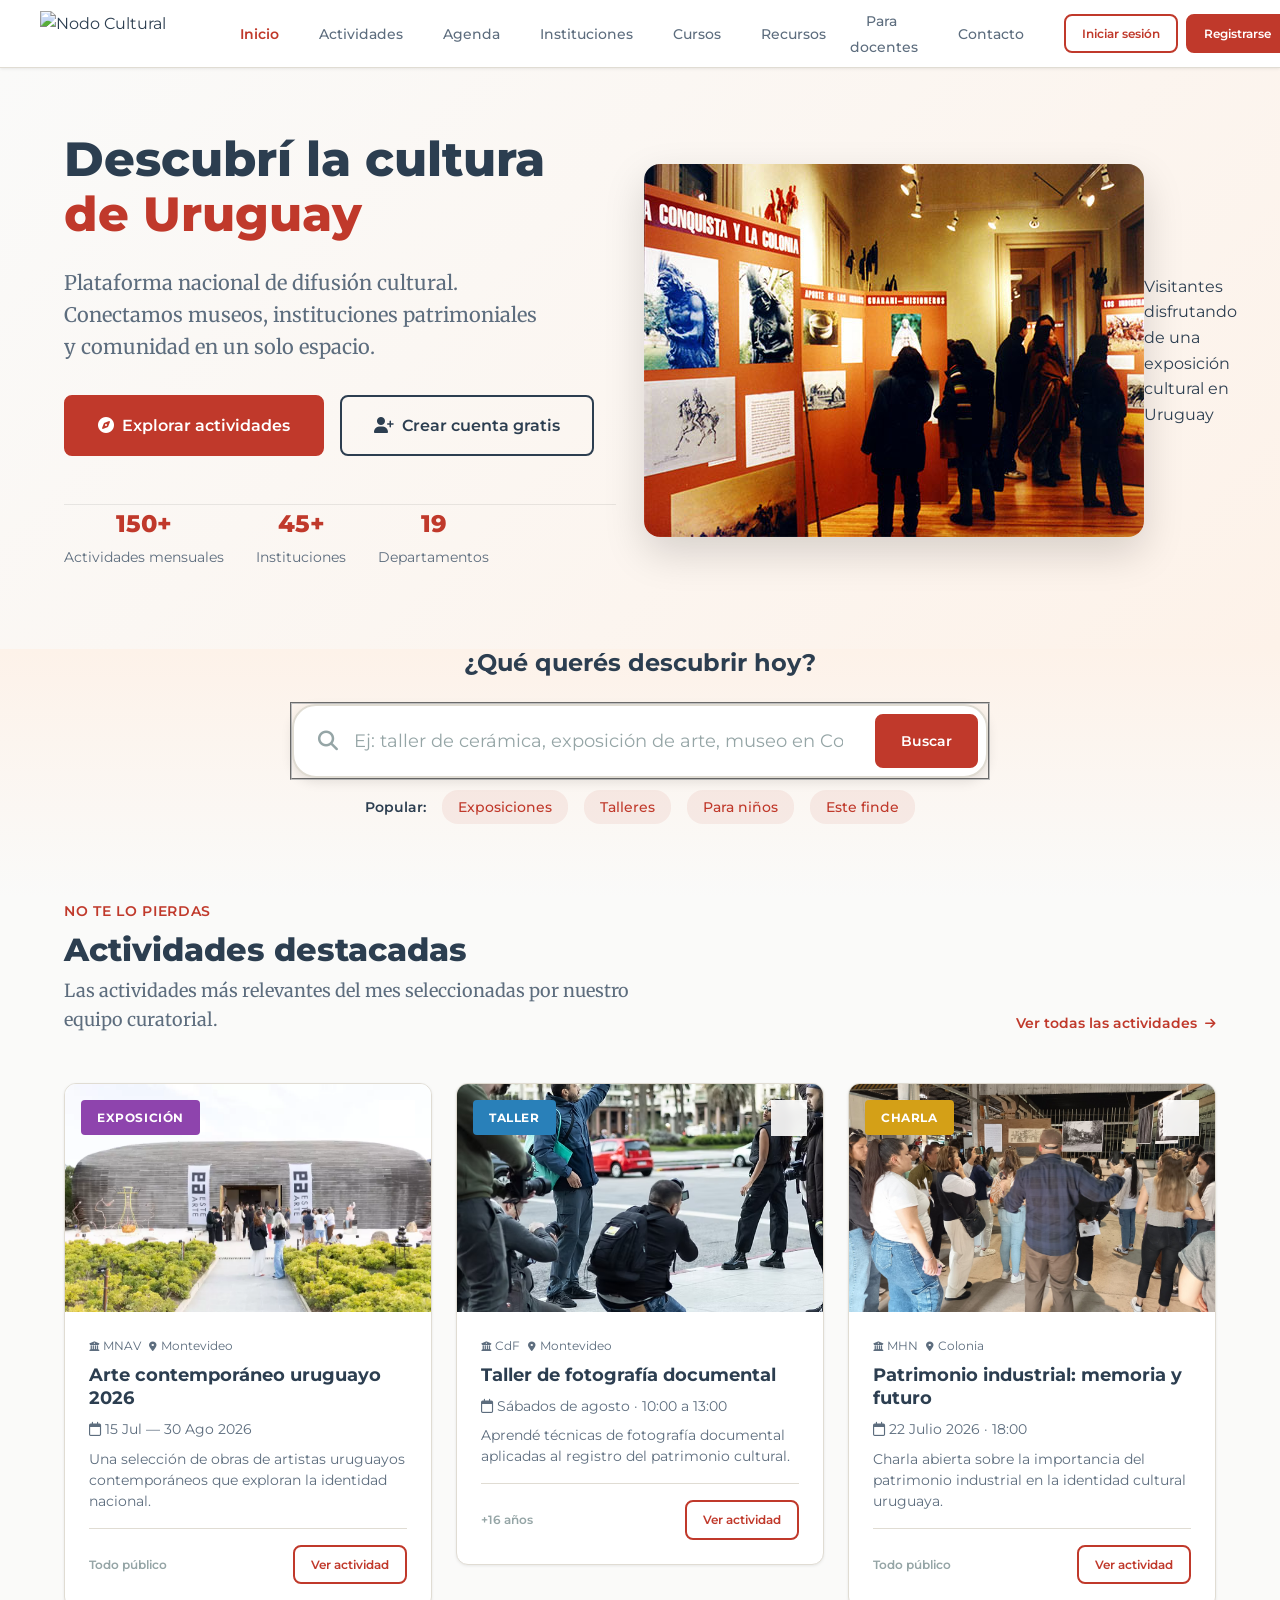
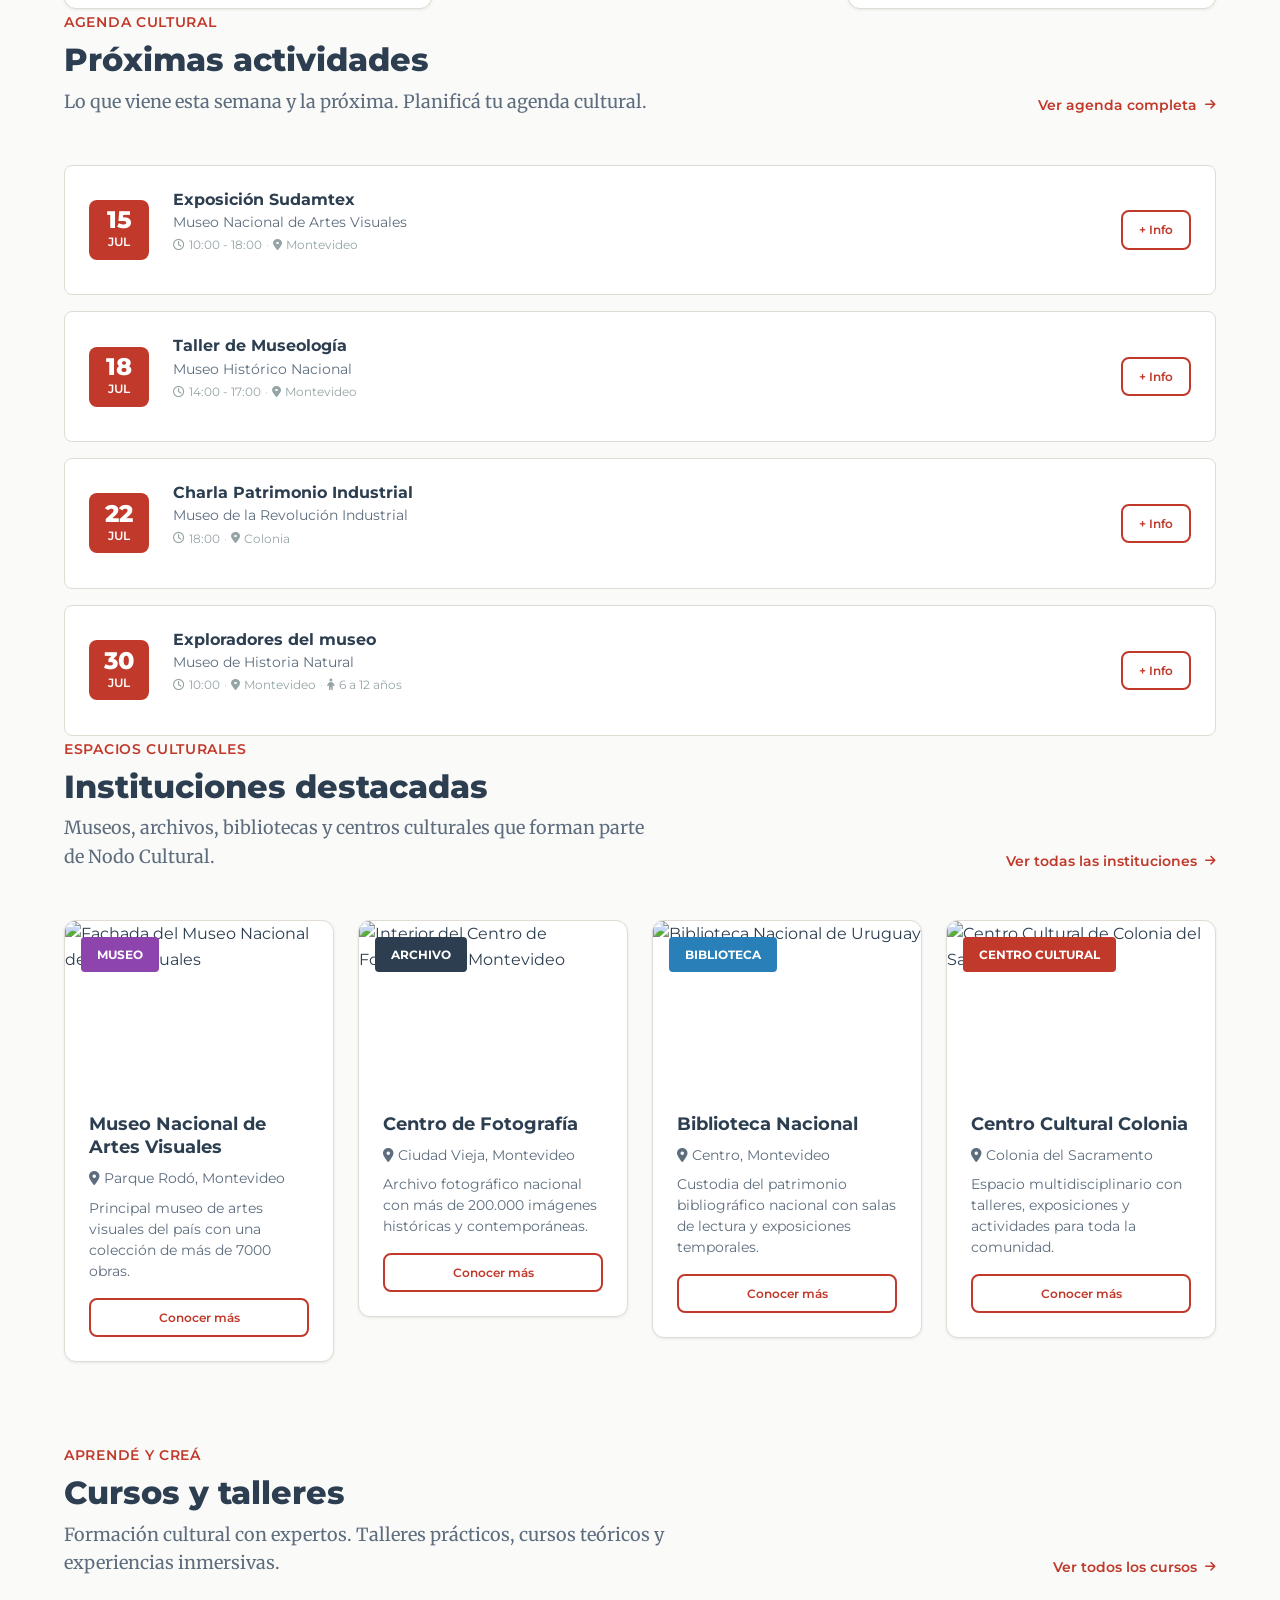
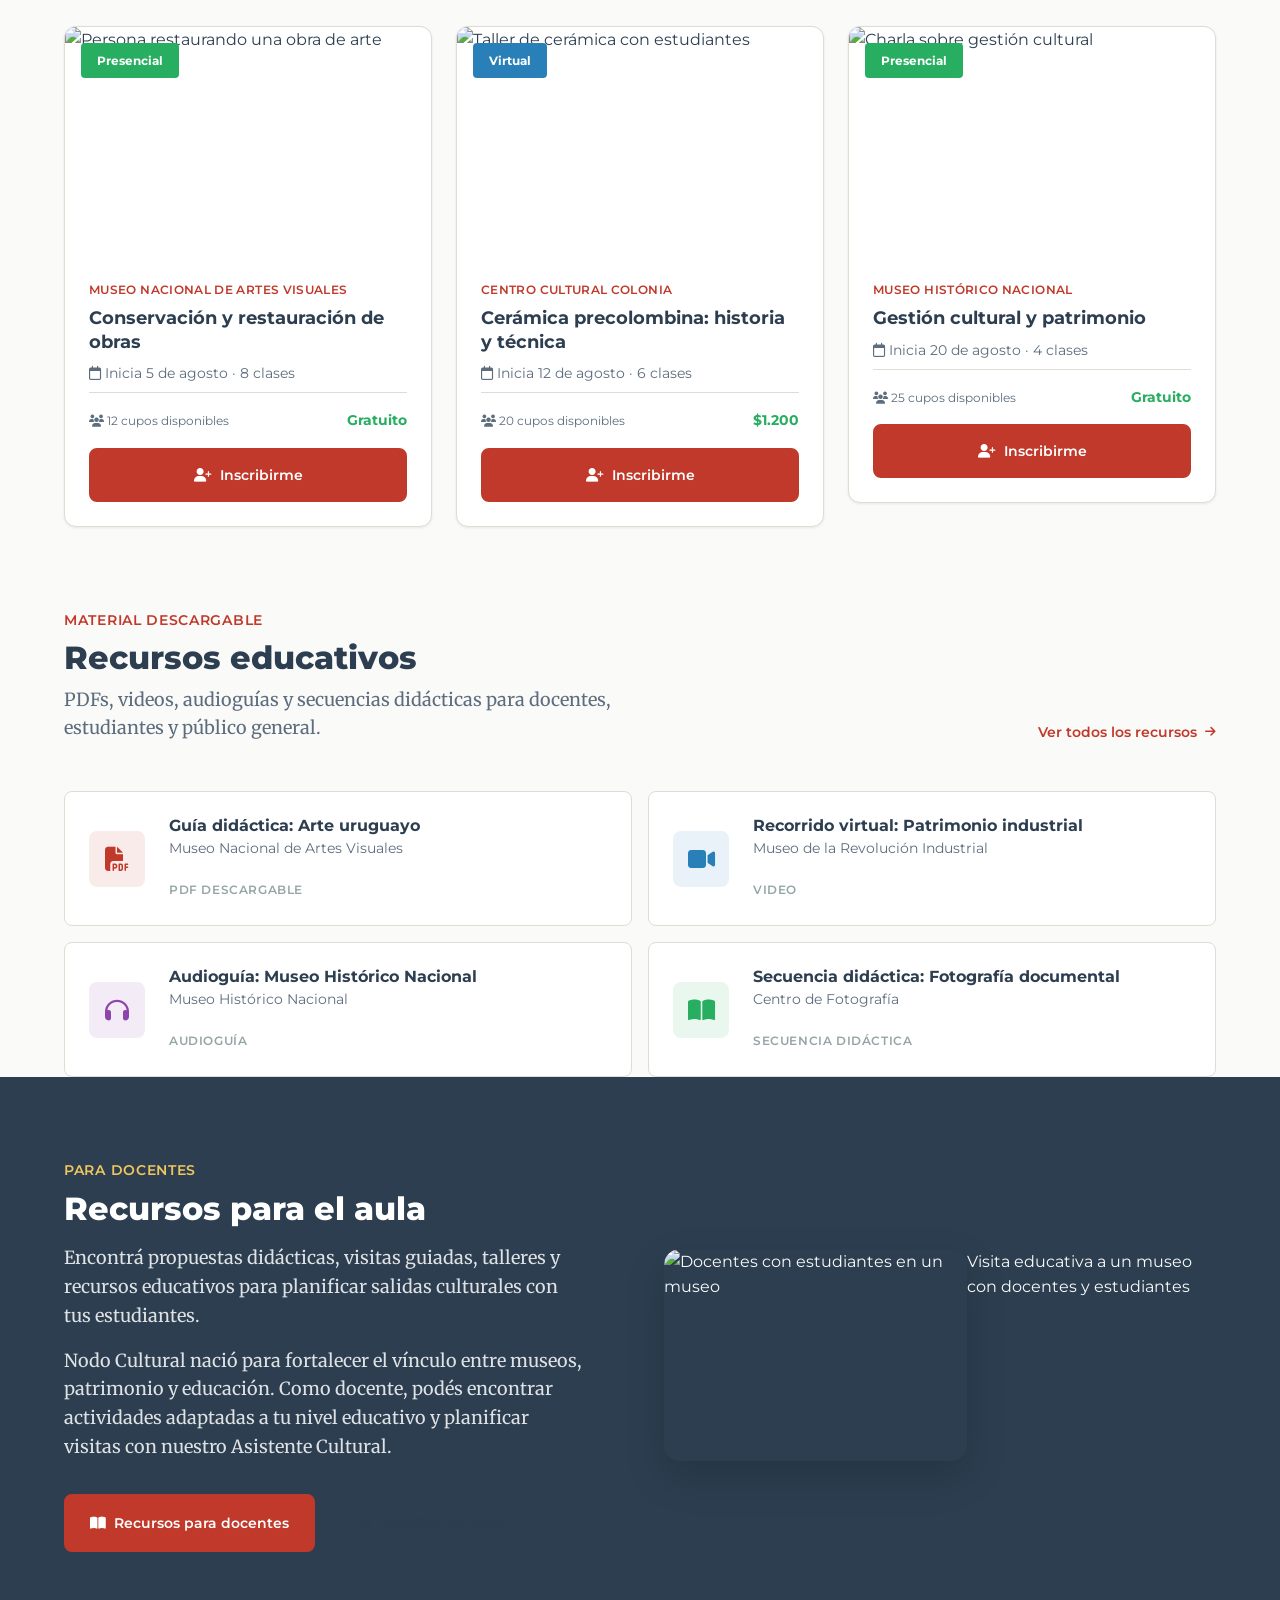
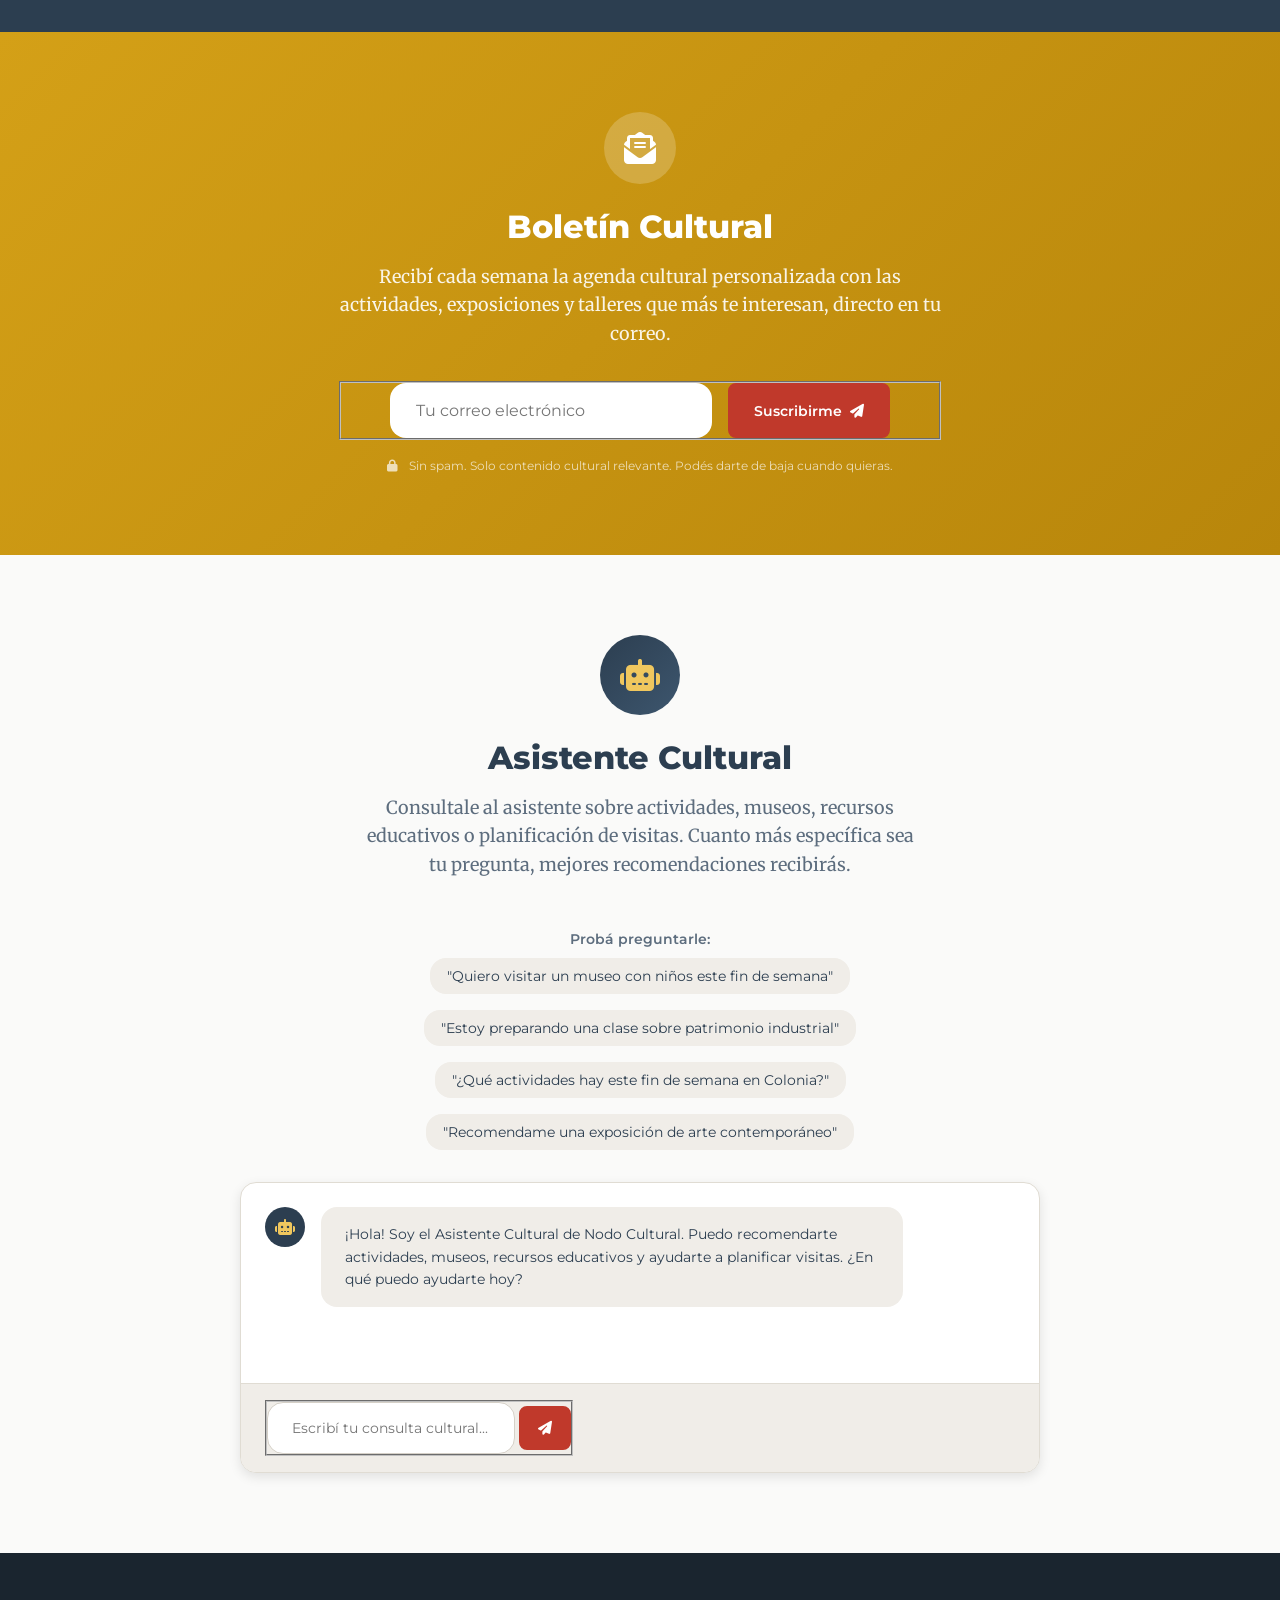
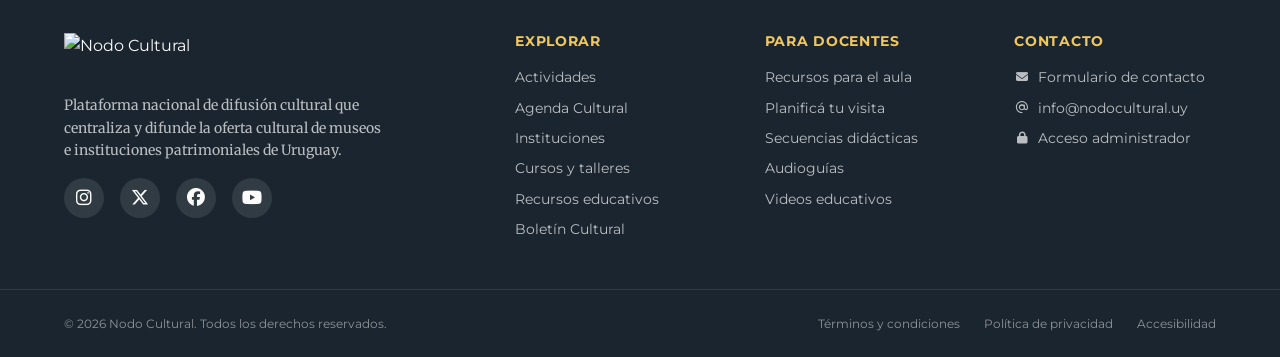
==== commit 8812aecf: "calculos.js en cursos" ====
--- a/index.html
+++ b/index.html
@@ -28,7 +28,7 @@
 
             <ul class="navbar__menu" role="menubar">
                 <li role="none"><a href="index.html" class="navbar__link navbar__link--activo" aria-current="page" role="menuitem">Inicio</a></li>
-                <li role="none"><a href="catalogo.html" class="navbar__link" role="menuitem">Actividades</a></li>
+                <li role="none"><a href="actividades.html" class="navbar__link" role="menuitem">Actividades</a></li>
                 <li role="none"><a href="agenda.html" class="navbar__link" role="menuitem">Agenda</a></li>
                 <li role="none"><a href="museos.html" class="navbar__link" role="menuitem">Instituciones</a></li>
                 <li role="none"><a href="cursos.html" class="navbar__link" role="menuitem">Cursos</a></li>
@@ -58,7 +58,7 @@
                         instituciones patrimoniales y comunidad en un solo espacio.
                     </p>
                     <div class="hero__acciones">
-                        <a href="catalogo.html" class="btn btn--primario btn--grande">
+                        <a href="actividades.html" class="btn btn--primario btn--grande">
                             <i class="fa-solid fa-compass" aria-hidden="true"></i>
                             Explorar actividades
                         </a>
@@ -406,98 +406,121 @@
                 </li>
             </ul>
         </section>
-        <section class="cursos-home" aria-labelledby="cursos-titulo">
-            <div class="cursos-home__contenido contenedor">
-                <header class="seccion-header">
-                    <div class="seccion-header__texto">
-                        <span class="seccion-header__etiqueta">Aprendé y creá</span>
-                        <h2 id="cursos-titulo" class="seccion-header__titulo">Cursos y talleres</h2>
-                        <p class="seccion-header__descripcion">Formación cultural con expertos. Talleres prácticos, cursos teóricos y experiencias inmersivas.</p>
-                    </div>
-                    <a href="cursos.html" class="seccion-header__link">
-                        Ver todos los cursos
-                        <i class="fa-solid fa-arrow-right" aria-hidden="true"></i>
-                    </a>
-                </header>
-
-                <ul class="cards-grid cards-grid--3">
-                    <li>
-                        <article class="card card--curso" aria-labelledby="curso1-titulo">
-                            <figure class="card__imagen">
-                                <img src="assets/imagenes/curso1.jpg" alt="Persona restaurando una obra de arte" loading="lazy">
-                                <figcaption class="sr-only">Conservación y restauración de obras</figcaption>
-                                <span class="card__modalidad">Presencial</span>
-                            </figure>
-                            <div class="card__cuerpo">
-                                <span class="card__institucion-curso">Museo Nacional de Artes Visuales</span>
-                                <h3 id="curso1-titulo" class="card__titulo">Conservación y restauración de obras</h3>
-                                <p class="card__fecha">
-                                    <i class="fa-regular fa-calendar" aria-hidden="true"></i> 
-                                    Inicia 5 de agosto · 8 clases
-                                </p>
-                                <footer class="card__footer">
-                                    <span class="card__cupos">
-                                        <i class="fa-solid fa-users" aria-hidden="true"></i> 
-                                        12 cupos disponibles
-                                    </span>
-                                    <span class="card__precio">Gratuito</span>
-                                </footer>
-                            </div>
-                        </article>
-                    </li>
-
-                    <li>
-                        <article class="card card--curso" aria-labelledby="curso2-titulo">
-                            <figure class="card__imagen">
-                                <img src="assets/imagenes/curso2.jpg" alt="Taller de cerámica con estudiantes" loading="lazy">
-                                <figcaption class="sr-only">Taller de cerámica precolombina</figcaption>
-                                <span class="card__modalidad card__modalidad--virtual">Virtual</span>
-                            </figure>
-                            <div class="card__cuerpo">
-                                <span class="card__institucion-curso">Centro Cultural Colonia</span>
-                                <h3 id="curso2-titulo" class="card__titulo">Cerámica precolombina: historia y técnica</h3>
-                                <p class="card__fecha">
-                                    <i class="fa-regular fa-calendar" aria-hidden="true"></i> 
-                                    Inicia 12 de agosto · 6 clases
-                                </p>
-                                <footer class="card__footer">
-                                    <span class="card__cupos">
-                                        <i class="fa-solid fa-users" aria-hidden="true"></i> 
-                                        20 cupos disponibles
-                                    </span>
-                                    <span class="card__precio">$1.200</span>
-                                </footer>
-                            </div>
-                        </article>
-                    </li>
-
-                    <li>
-                        <article class="card card--curso" aria-labelledby="curso3-titulo">
-                            <figure class="card__imagen">
-                                <img src="assets/imagenes/curso3.jpg" alt="Charla sobre gestión cultural" loading="lazy">
-                                <figcaption class="sr-only">Gestión cultural y patrimonio</figcaption>
-                                <span class="card__modalidad">Presencial</span>
-                            </figure>
-                            <div class="card__cuerpo">
-                                <span class="card__institucion-curso">Museo Histórico Nacional</span>
-                                <h3 id="curso3-titulo" class="card__titulo">Gestión cultural y patrimonio</h3>
-                                <p class="card__fecha">
-                                    <i class="fa-regular fa-calendar" aria-hidden="true"></i> 
-                                    Inicia 20 de agosto · 4 clases
-                                </p>
-                                <footer class="card__footer">
-                                    <span class="card__cupos">
-                                        <i class="fa-solid fa-users" aria-hidden="true"></i> 
-                                        25 cupos disponibles
-                                    </span>
-                                    <span class="card__precio">Gratuito</span>
-                                </footer>
-                            </div>
-                        </article>
-                    </li>
-                </ul>
-            </div>
-        </section>
+       <!-- ===== CURSOS Y TALLERES ===== -->
+<section class="cursos-home" aria-labelledby="cursos-titulo">
+    <div class="cursos-home__contenido contenedor">
+        <header class="seccion-header">
+            <div class="seccion-header__texto">
+                <span class="seccion-header__etiqueta">Aprendé y creá</span>
+                <h2 id="cursos-titulo" class="seccion-header__titulo">Cursos y talleres</h2>
+                <p class="seccion-header__descripcion">Formación cultural con expertos. Talleres prácticos, cursos teóricos y experiencias inmersivas.</p>
+            </div>
+            <a href="cursos.html" class="seccion-header__link">
+                Ver todos los cursos
+                <i class="fa-solid fa-arrow-right" aria-hidden="true"></i>
+            </a>
+        </header>
+
+        <ul class="cards-grid cards-grid--3">
+            <!-- Curso 1 -->
+            <li>
+                <article class="card card--curso" aria-labelledby="curso1-titulo" data-curso-id="curso-1">
+                    <figure class="card__imagen">
+                        <img src="assets/imagenes/curso1.jpg" alt="Persona restaurando una obra de arte" loading="lazy">
+                        <figcaption class="sr-only">Conservación y restauración de obras</figcaption>
+                        <span class="card__modalidad">Presencial</span>
+                    </figure>
+                    <div class="card__cuerpo">
+                        <span class="card__institucion-curso">Museo Nacional de Artes Visuales</span>
+                        <h3 id="curso1-titulo" class="card__titulo">Conservación y restauración de obras</h3>
+                        <p class="card__fecha">
+                            <i class="fa-regular fa-calendar" aria-hidden="true"></i> 
+                            Inicia 5 de agosto · 8 clases
+                        </p>
+                        <div class="card__footer">
+                            <span class="card__cupos" id="cupos-curso-1">
+                                <i class="fa-solid fa-users" aria-hidden="true"></i> 
+                                <span class="cupos-disponibles" data-curso="curso-1">12</span> cupos disponibles
+                            </span>
+                            <span class="card__precio">Gratuito</span>
+                        </div>
+                        <!-- Botón de inscripción -->
+                        <div class="card__inscripcion" style="margin-top: var(--espacio-sm);">
+                            <button class="btn btn--primario btn--full btn-inscribir" data-curso="curso-1" data-cupos="12">
+                                <i class="fa-solid fa-user-plus" aria-hidden="true"></i> Inscribirme
+                            </button>
+                            <p class="card__mensaje-inscripcion" id="mensaje-curso-1" style="font-size: var(--texto-sm); margin-top: var(--espacio-xs); display: none;"></p>
+                        </div>
+                    </div>
+                </article>
+            </li>
+
+            <!-- Curso 2 -->
+            <li>
+                <article class="card card--curso" aria-labelledby="curso2-titulo" data-curso-id="curso-2">
+                    <figure class="card__imagen">
+                        <img src="assets/imagenes/curso2.jpg" alt="Taller de cerámica con estudiantes" loading="lazy">
+                        <figcaption class="sr-only">Taller de cerámica precolombina</figcaption>
+                        <span class="card__modalidad card__modalidad--virtual">Virtual</span>
+                    </figure>
+                    <div class="card__cuerpo">
+                        <span class="card__institucion-curso">Centro Cultural Colonia</span>
+                        <h3 id="curso2-titulo" class="card__titulo">Cerámica precolombina: historia y técnica</h3>
+                        <p class="card__fecha">
+                            <i class="fa-regular fa-calendar" aria-hidden="true"></i> 
+                            Inicia 12 de agosto · 6 clases
+                        </p>
+                        <div class="card__footer">
+                            <span class="card__cupos" id="cupos-curso-2">
+                                <i class="fa-solid fa-users" aria-hidden="true"></i> 
+                                <span class="cupos-disponibles" data-curso="curso-2">20</span> cupos disponibles
+                            </span>
+                            <span class="card__precio">$1.200</span>
+                        </div>
+                        <div class="card__inscripcion" style="margin-top: var(--espacio-sm);">
+                            <button class="btn btn--primario btn--full btn-inscribir" data-curso="curso-2" data-cupos="20">
+                                <i class="fa-solid fa-user-plus" aria-hidden="true"></i> Inscribirme
+                            </button>
+                            <p class="card__mensaje-inscripcion" id="mensaje-curso-2" style="font-size: var(--texto-sm); margin-top: var(--espacio-xs); display: none;"></p>
+                        </div>
+                    </div>
+                </article>
+            </li>
+
+            <!-- Curso 3 -->
+            <li>
+                <article class="card card--curso" aria-labelledby="curso3-titulo" data-curso-id="curso-3">
+                    <figure class="card__imagen">
+                        <img src="assets/imagenes/curso3.jpg" alt="Charla sobre gestión cultural" loading="lazy">
+                        <figcaption class="sr-only">Gestión cultural y patrimonio</figcaption>
+                        <span class="card__modalidad">Presencial</span>
+                    </figure>
+                    <div class="card__cuerpo">
+                        <span class="card__institucion-curso">Museo Histórico Nacional</span>
+                        <h3 id="curso3-titulo" class="card__titulo">Gestión cultural y patrimonio</h3>
+                        <p class="card__fecha">
+                            <i class="fa-regular fa-calendar" aria-hidden="true"></i> 
+                            Inicia 20 de agosto · 4 clases
+                        </p>
+                        <div class="card__footer">
+                            <span class="card__cupos" id="cupos-curso-3">
+                                <i class="fa-solid fa-users" aria-hidden="true"></i> 
+                                <span class="cupos-disponibles" data-curso="curso-3">25</span> cupos disponibles
+                            </span>
+                            <span class="card__precio">Gratuito</span>
+                        </div>
+                        <div class="card__inscripcion" style="margin-top: var(--espacio-sm);">
+                            <button class="btn btn--primario btn--full btn-inscribir" data-curso="curso-3" data-cupos="25">
+                                <i class="fa-solid fa-user-plus" aria-hidden="true"></i> Inscribirme
+                            </button>
+                            <p class="card__mensaje-inscripcion" id="mensaje-curso-3" style="font-size: var(--texto-sm); margin-top: var(--espacio-xs); display: none;"></p>
+                        </div>
+                    </div>
+                </article>
+            </li>
+        </ul>
+    </div>
+</section>
         <section class="recursos-home contenedor" aria-labelledby="recursos-titulo">
             <header class="seccion-header">
                 <div class="seccion-header__texto">
@@ -767,7 +790,7 @@
             </div>
         </div>
     </footer>
-
+<script src="js/calculos.js"></script>
     <script src="js/main.js"></script>
 </body>
 </html>
